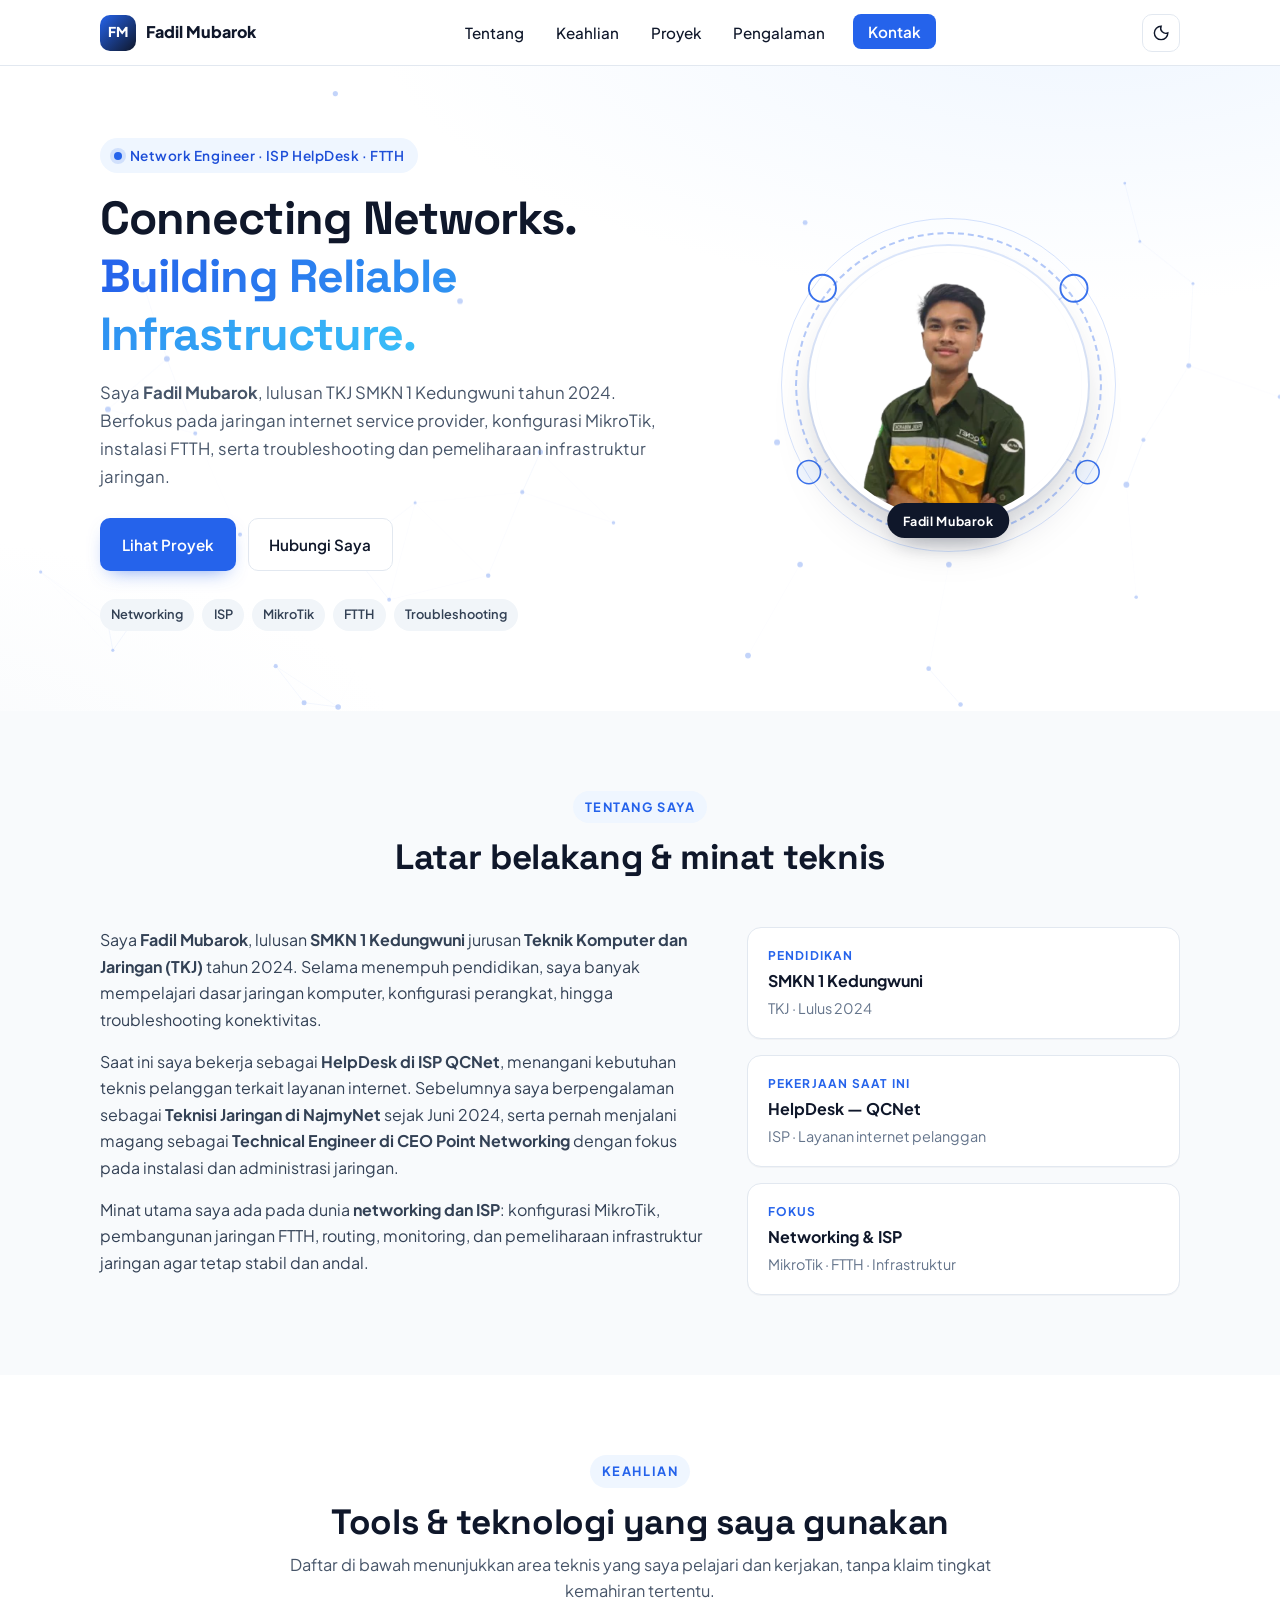
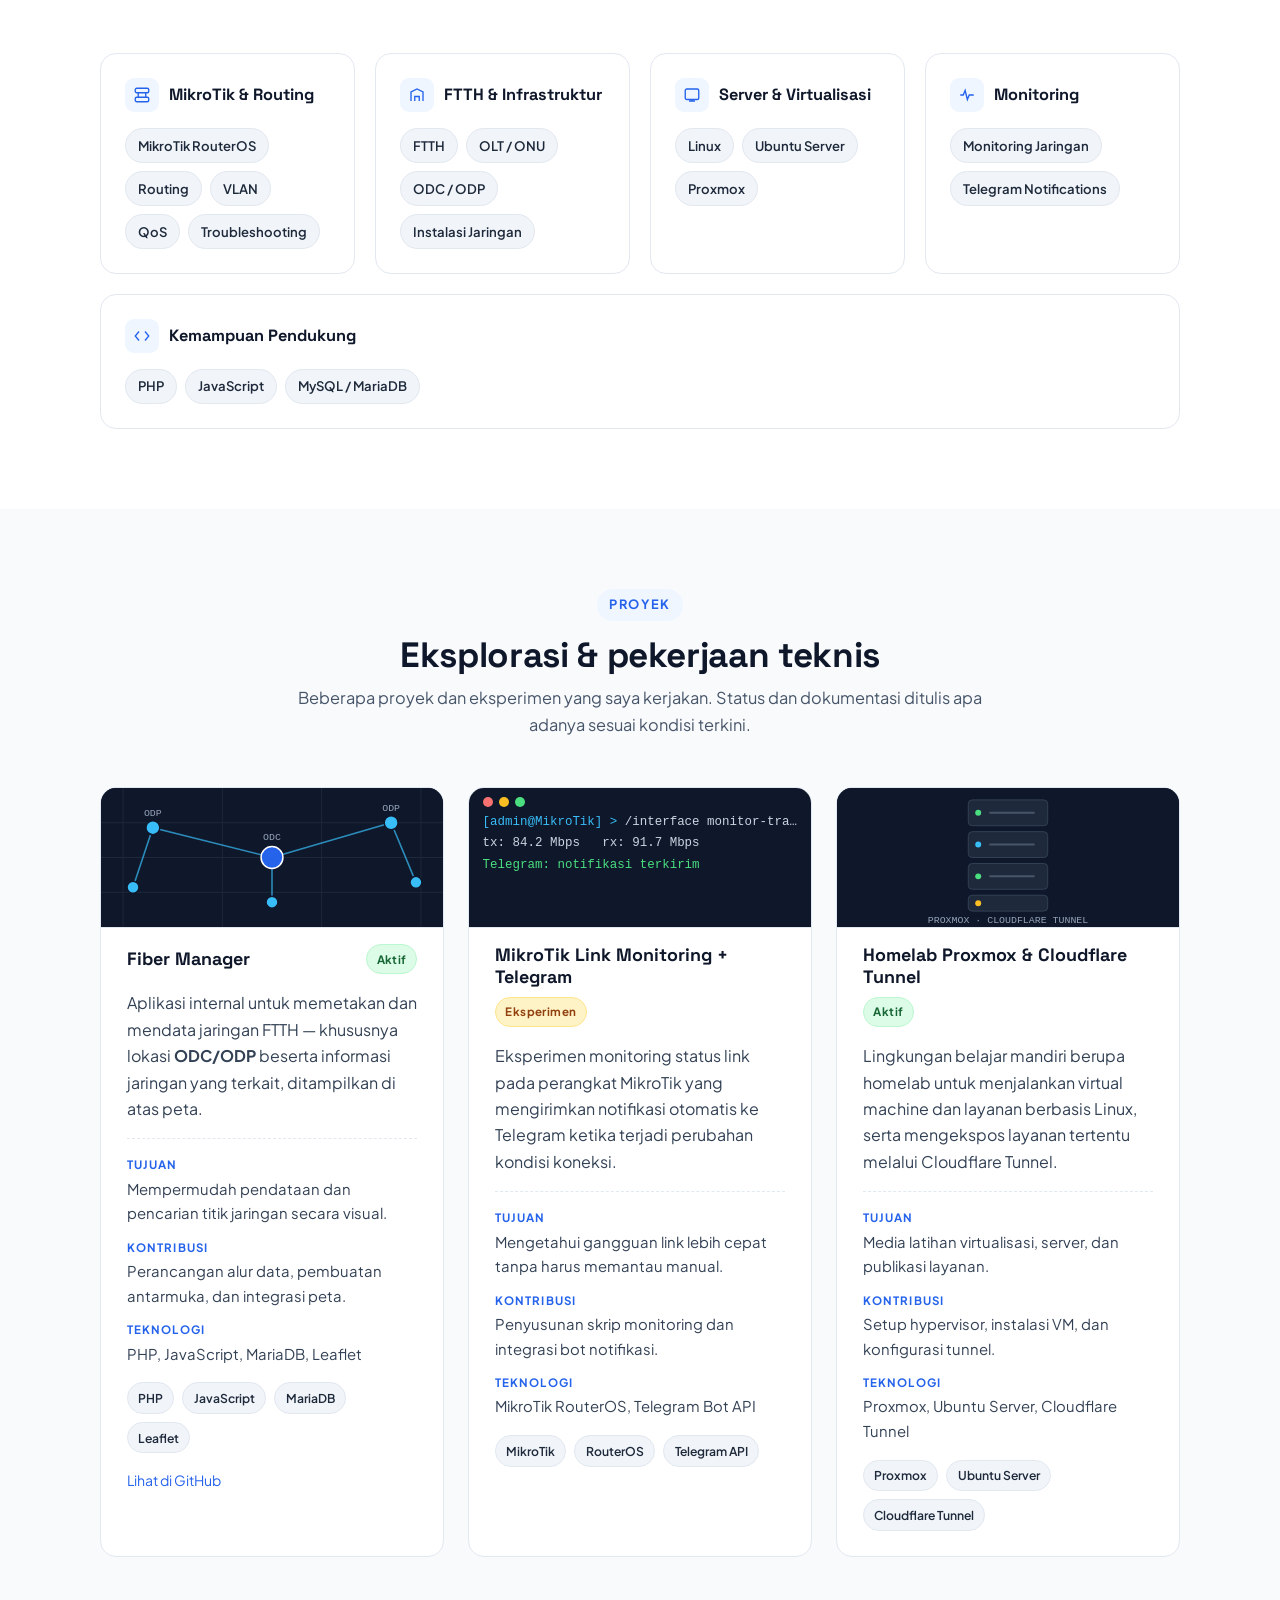
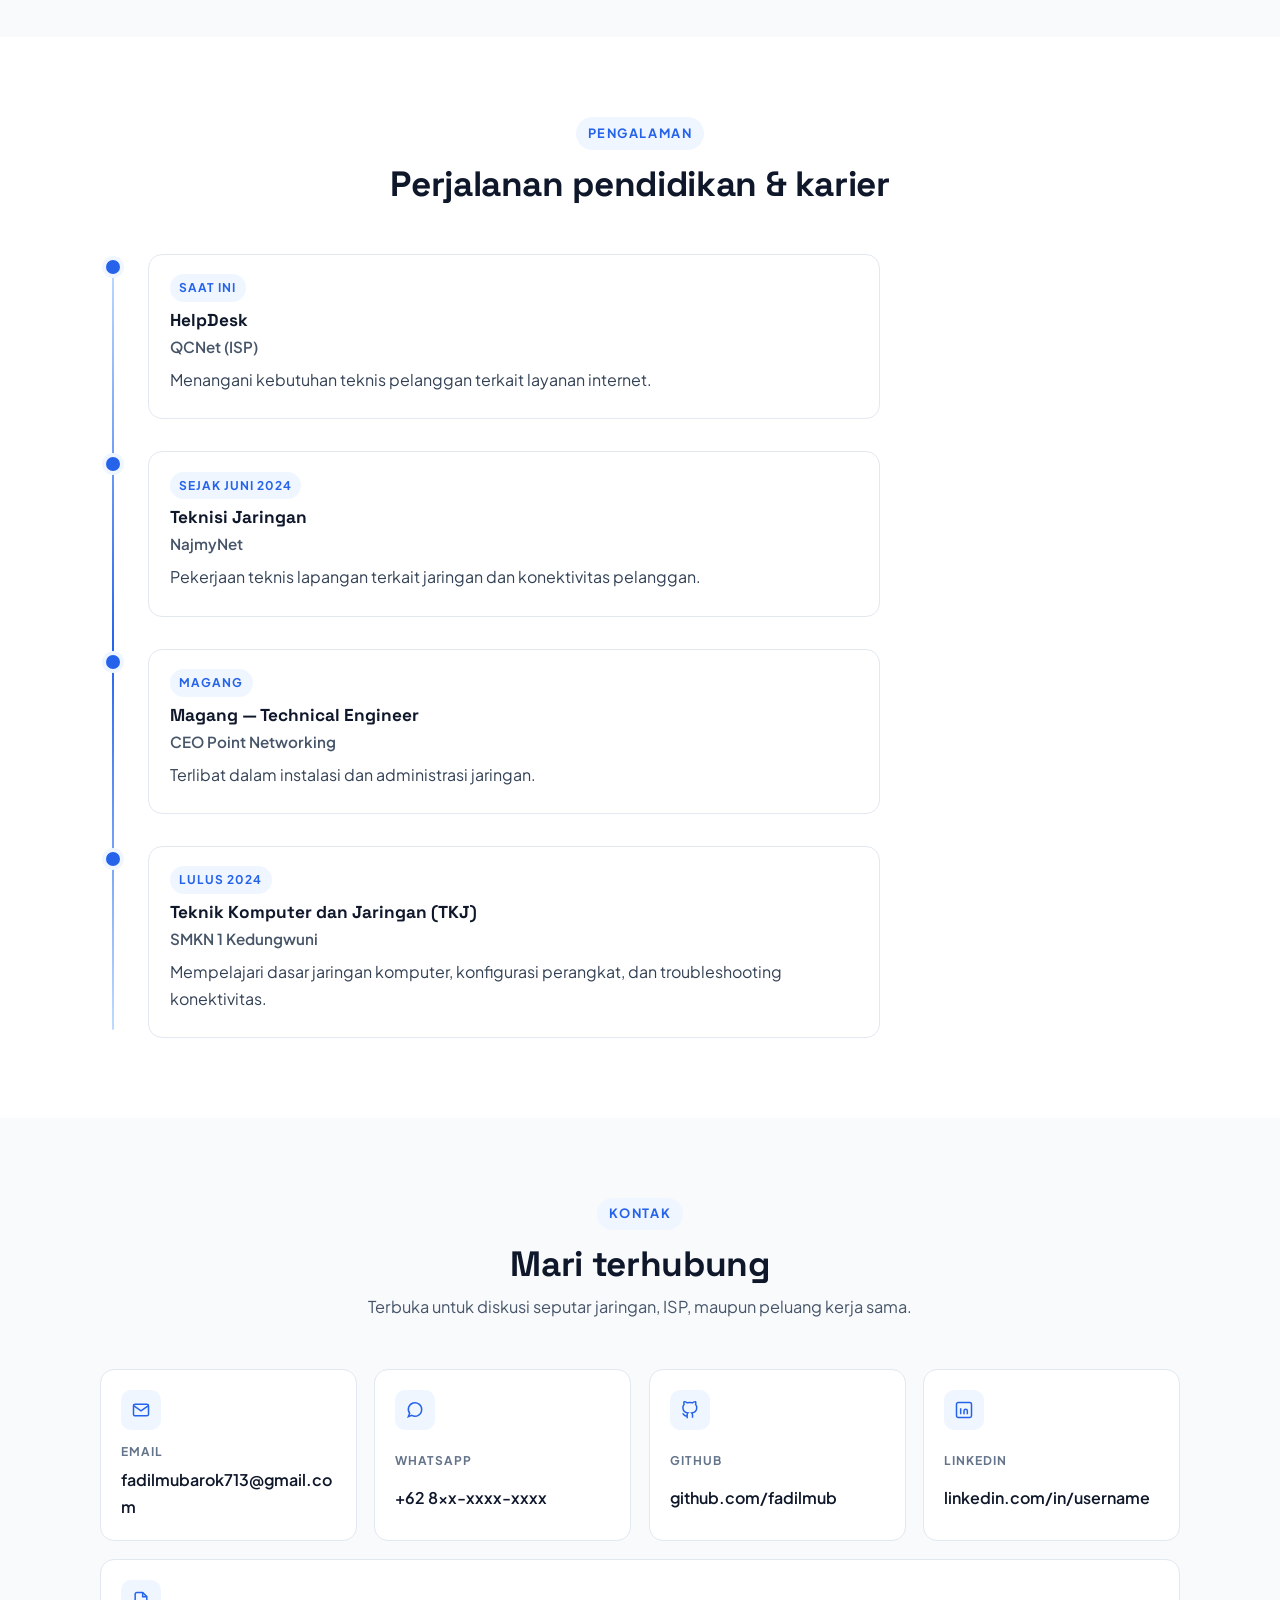
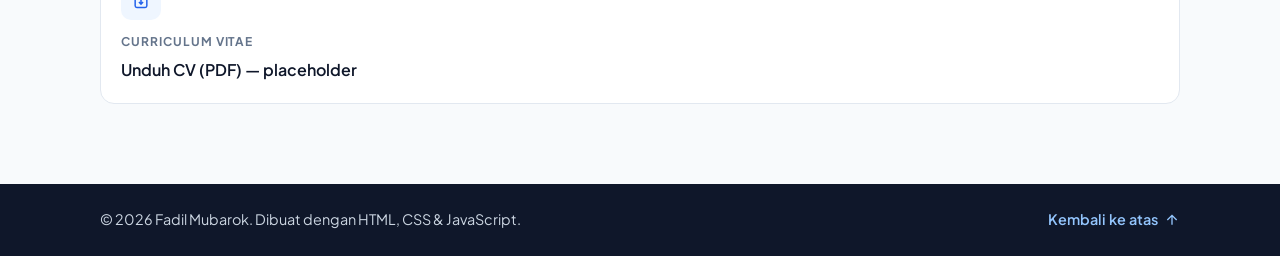
==== index.html @ b54a3b9b "Terapkan saran tampilan: dark mode, font baru, canvas hero, visual proyek, scrollspy, bersih-bersih " ====
<!DOCTYPE html>
<html lang="id">
<head>
  <meta charset="UTF-8" />
  <meta name="viewport" content="width=device-width, initial-scale=1.0" />

  <!-- ============ SEO METADATA (EDIT jika perlu) ============ -->
  <title>Fadil Mubarok — Network Engineer | ISP HelpDesk | FTTH</title>
  <meta name="description" content="Portofolio Fadil Mubarok — lulusan TKJ SMKN 1 Kedungwuni yang berfokus pada jaringan, ISP, MikroTik, FTTH, troubleshooting, dan infrastruktur jaringan." />
  <meta name="author" content="Fadil Mubarok" />
  <meta name="keywords" content="Fadil Mubarok, Network Engineer, ISP, MikroTik, FTTH, HelpDesk, TKJ, Jaringan Komputer" />
  <meta name="theme-color" content="#2563EB" />
  <meta name="robots" content="index, follow" />

  <!-- Open Graph (EDIT url & gambar jika sudah tersedia) -->
  <meta property="og:type" content="website" />
  <meta property="og:title" content="Fadil Mubarok — Network Engineer | ISP HelpDesk | FTTH" />
  <meta property="og:description" content="Connecting Networks. Building Reliable Infrastructure." />
  <meta property="og:url" content="https://example.com/" />
  <meta property="og:image" content="assets/og-image.png" />
  <meta name="twitter:card" content="summary_large_image" />

  <!-- Canonical (EDIT setelah domain tersedia) -->
  <link rel="canonical" href="https://example.com/" />

  <!-- Favicon opsional: taruh file di assets/ lalu aktifkan baris berikut
  <link rel="icon" href="assets/favicon.svg" type="image/svg+xml" />
  -->

  <!-- Font: Plus Jakarta Sans (isi) & Space Grotesk (judul) -->
  <link rel="preconnect" href="https://fonts.googleapis.com" />
  <link rel="preconnect" href="https://fonts.gstatic.com" crossorigin />
  <link href="https://fonts.googleapis.com/css2?family=Plus+Jakarta+Sans:wght@400;500;600;700;800&family=Space+Grotesk:wght@500;600;700&display=swap" rel="stylesheet" />

  <link rel="stylesheet" href="style.css" />
</head>
<body>

  <!-- Scroll progress bar (lebar diatur via JS) -->
  <div class="scroll-progress" id="scrollProgress" aria-hidden="true"></div>

  <!-- Skip link untuk aksesibilitas keyboard -->
  <a class="skip-link" href="#main">Lewati ke konten utama</a>

  <!-- ============================================================
       NAVBAR
       ============================================================ -->
  <header class="site-header" id="siteHeader">
    <nav class="nav container" aria-label="Navigasi utama">
      <a class="nav__brand" href="#hero" aria-label="Fadil Mubarok — kembali ke atas">
        <span class="nav__brand-mark" aria-hidden="true">FM</span>
        <span class="nav__brand-text">Fadil Mubarok</span>
      </a>

      <ul class="nav__menu" id="navMenu">
        <li><a class="nav__link" href="#tentang">Tentang</a></li>
        <li><a class="nav__link" href="#keahlian">Keahlian</a></li>
        <li><a class="nav__link" href="#proyek">Proyek</a></li>
        <li><a class="nav__link" href="#pengalaman">Pengalaman</a></li>
        <li><a class="nav__link nav__link--cta" href="#kontak">Kontak</a></li>
      </ul>

      <div class="nav__actions">
        <button
          class="theme-toggle"
          id="themeToggle"
          type="button"
          aria-label="Ganti ke mode gelap"
          aria-pressed="false"
        >
          <svg class="theme-toggle__icon theme-toggle__icon--moon" viewBox="0 0 24 24" fill="none" stroke="currentColor" stroke-width="1.8" aria-hidden="true"><path d="M20 12.5A8.5 8.5 0 1 1 11.5 4 6.5 6.5 0 0 0 20 12.5z"/></svg>
          <svg class="theme-toggle__icon theme-toggle__icon--sun" viewBox="0 0 24 24" fill="none" stroke="currentColor" stroke-width="1.8" aria-hidden="true"><circle cx="12" cy="12" r="4"/><path d="M12 2v2M12 20v2M4.9 4.9l1.4 1.4M17.7 17.7l1.4 1.4M2 12h2M20 12h2M4.9 19.1l1.4-1.4M17.7 6.3l1.4-1.4"/></svg>
        </button>

        <button
          class="nav__toggle"
          id="navToggle"
          type="button"
          aria-label="Buka menu navigasi"
          aria-expanded="false"
          aria-controls="navMenu"
        >
          <span class="nav__toggle-bar" aria-hidden="true"></span>
          <span class="nav__toggle-bar" aria-hidden="true"></span>
          <span class="nav__toggle-bar" aria-hidden="true"></span>
        </button>
      </div>
    </nav>
  </header>

  <main id="main">

        <!-- ============================================================
         HERO
         ============================================================ -->
    <section class="hero" id="hero">
      <canvas class="hero__canvas" id="netCanvas" aria-hidden="true"></canvas>
      <div class="container hero__inner">

        <div class="hero__content">
          <p class="hero__eyebrow">
            <span class="dot" aria-hidden="true"></span>
            Network Engineer · ISP HelpDesk · FTTH
          </p>

          <h1 class="hero__title">
            Connecting Networks.<br />
            <span class="text-blue">Building Reliable Infrastructure.</span>
          </h1>

          <p class="hero__desc">
            Saya <strong>Fadil Mubarok</strong>, lulusan TKJ SMKN 1 Kedungwuni tahun 2024.
            Berfokus pada jaringan internet service provider, konfigurasi MikroTik,
            instalasi FTTH, serta troubleshooting dan pemeliharaan infrastruktur jaringan.
          </p>

          <div class="hero__actions">
            <a class="btn btn--primary" href="#proyek">Lihat Proyek</a>
            <a class="btn btn--ghost" href="#kontak">Hubungi Saya</a>
          </div>

          <ul class="hero__tags" aria-label="Bidang fokus">
            <li>Networking</li>
            <li>ISP</li>
            <li>MikroTik</li>
            <li>FTTH</li>
            <li>Troubleshooting</li>
          </ul>
        </div>

        <!-- Foto profil + ilustrasi jaringan pendukung -->
        <div class="hero__art">
          <div class="profile">
            <!-- Aksen cincin dekoratif -->
            <span class="profile__ring" aria-hidden="true"></span>
            <span class="profile__ring profile__ring--2" aria-hidden="true"></span>

            <!-- Foto profil -->
            <!-- EDIT: ganti src dengan path foto kamu (assets/fadil.jpg) -->
            <figure class="profile__figure">
              <img
                class="profile__img"
                src="assets/fadil.png"
                alt="Foto profil Fadil Mubarok mengenakan seragam kerja QCNet"
                width="360" height="360"
                loading="eager"
                decoding="async"
              />
            </figure>

            <!-- Badge kecil di bawah foto -->
            <span class="profile__badge">Fadil Mubarok</span>
          </div>

          <!-- Ilustrasi SVG tetap dipertahankan sebagai latar jaringan -->
          <svg
            class="net-art net-art--back"
            viewBox="0 0 480 420"
            role="img"
            aria-hidden="true"
            xmlns="http://www.w3.org/2000/svg"
          >
            <defs>
              <linearGradient id="gCore" x1="0" y1="0" x2="1" y2="1">
                <stop offset="0%" stop-color="#2563EB" />
                <stop offset="100%" stop-color="#0F172A" />
              </linearGradient>
            </defs>

            <g class="net-lines" stroke="#2563EB" stroke-width="1.4"
               stroke-linecap="round" opacity="0.25" fill="none">
              <path d="M240 210 L110 110" />
              <path d="M240 210 L370 110" />
              <path d="M240 210 L96 300" />
              <path d="M240 210 L384 300" />
              <path d="M240 210 L240 344" />
            </g>

            <g class="net-node">
              <circle cx="110" cy="110" r="14" fill="#FFFFFF" stroke="#2563EB" stroke-width="2" />
            </g>
            <g class="net-node">
              <circle cx="370" cy="110" r="14" fill="#FFFFFF" stroke="#2563EB" stroke-width="2" />
            </g>
            <g class="net-node">
              <circle cx="96" cy="300" r="12" fill="#EFF6FF" stroke="#2563EB" stroke-width="1.6" />
            </g>
            <g class="net-node">
              <circle cx="384" cy="300" r="12" fill="#EFF6FF" stroke="#2563EB" stroke-width="1.6" />
            </g>
            <g class="net-node">
              <circle cx="240" cy="344" r="12" fill="#F8FAFC" stroke="#94A3B8" stroke-width="1.6" />
            </g>

            <circle class="net-core" cx="240" cy="210" r="24" fill="url(#gCore)" opacity="0.9" />
          </svg>
        </div>

      </div>
    </section>

    <!-- ============================================================
         TENTANG SAYA
         ============================================================ -->
    <section class="section section--gray" id="tentang">
      <div class="container">
        <header class="section__head reveal">
          <p class="section__eyebrow">Tentang Saya</p>
          <h2 class="section__title">Latar belakang &amp; minat teknis</h2>
        </header>

        <div class="about">
          <div class="about__text reveal">
            <p>
              Saya <strong>Fadil Mubarok</strong>, lulusan <strong>SMKN 1 Kedungwuni</strong>
              jurusan <strong>Teknik Komputer dan Jaringan (TKJ)</strong> tahun 2024.
              Selama menempuh pendidikan, saya banyak mempelajari dasar jaringan komputer,
              konfigurasi perangkat, hingga troubleshooting konektivitas.
            </p>
            <p>
              Saat ini saya bekerja sebagai <strong>HelpDesk di ISP QCNet</strong>,
              menangani kebutuhan teknis pelanggan terkait layanan internet.
              Sebelumnya saya berpengalaman sebagai <strong>Teknisi Jaringan di NajmyNet</strong>
              sejak Juni 2024, serta pernah menjalani magang sebagai
              <strong>Technical Engineer di CEO Point Networking</strong> dengan fokus
              pada instalasi dan administrasi jaringan.
            </p>
            <p>
              Minat utama saya ada pada dunia <strong>networking dan ISP</strong>:
              konfigurasi MikroTik, pembangunan jaringan FTTH, routing, monitoring,
              dan pemeliharaan infrastruktur jaringan agar tetap stabil dan andal.
            </p>
          </div>

          <aside class="about__cards reveal" aria-label="Ringkasan singkat">
            <div class="mini-card">
              <span class="mini-card__label">Pendidikan</span>
              <span class="mini-card__value">SMKN 1 Kedungwuni</span>
              <span class="mini-card__sub">TKJ · Lulus 2024</span>
            </div>
            <div class="mini-card">
              <span class="mini-card__label">Pekerjaan saat ini</span>
              <span class="mini-card__value">HelpDesk — QCNet</span>
              <span class="mini-card__sub">ISP · Layanan internet pelanggan</span>
            </div>
            <div class="mini-card">
              <span class="mini-card__label">Fokus</span>
              <span class="mini-card__value">Networking &amp; ISP</span>
              <span class="mini-card__sub">MikroTik · FTTH · Infrastruktur</span>
            </div>
          </aside>
        </div>
      </div>
    </section>

    <!-- ============================================================
         KEAHLIAN
         ============================================================ -->
    <section class="section" id="keahlian">
      <div class="container">
        <header class="section__head reveal">
          <p class="section__eyebrow">Keahlian</p>
          <h2 class="section__title">Tools &amp; teknologi yang saya gunakan</h2>
          <p class="section__lead">
            Daftar di bawah menunjukkan area teknis yang saya pelajari dan kerjakan,
            tanpa klaim tingkat kemahiran tertentu.
          </p>
        </header>

        <div class="skills">

          <!-- EDIT: sesuaikan isi kategori bila ada perubahan -->
          <article class="skill-card reveal">
            <h3 class="skill-card__title">
              <span class="skill-card__icon" aria-hidden="true">
                <svg viewBox="0 0 24 24" fill="none" stroke="currentColor" stroke-width="1.8">
                  <rect x="3" y="3" width="18" height="6" rx="2"/>
                  <rect x="3" y="15" width="18" height="6" rx="2"/>
                  <path d="M7 9v6M17 9v6"/>
                </svg>
              </span>
              MikroTik &amp; Routing
            </h3>
            <ul class="chips">
              <li>MikroTik RouterOS</li>
              <li>Routing</li>
              <li>VLAN</li>
              <li>QoS</li>
              <li>Troubleshooting</li>
            </ul>
          </article>

          <article class="skill-card reveal">
            <h3 class="skill-card__title">
              <span class="skill-card__icon" aria-hidden="true">
                <svg viewBox="0 0 24 24" fill="none" stroke="currentColor" stroke-width="1.8">
                  <path d="M4 20V8l8-4 8 4v12"/>
                  <path d="M9 20v-6h6v6"/>
                </svg>
              </span>
              FTTH &amp; Infrastruktur
            </h3>
            <ul class="chips">
              <li>FTTH</li>
              <li>OLT / ONU</li>
              <li>ODC / ODP</li>
              <li>Instalasi Jaringan</li>
            </ul>
          </article>

          <article class="skill-card reveal">
            <h3 class="skill-card__title">
              <span class="skill-card__icon" aria-hidden="true">
                <svg viewBox="0 0 24 24" fill="none" stroke="currentColor" stroke-width="1.8">
                  <rect x="3" y="4" width="18" height="14" rx="2"/>
                  <path d="M8 20h8M12 18v2"/>
                </svg>
              </span>
              Server &amp; Virtualisasi
            </h3>
            <ul class="chips">
              <li>Linux</li>
              <li>Ubuntu Server</li>
              <li>Proxmox</li>
            </ul>
          </article>

          <article class="skill-card reveal">
            <h3 class="skill-card__title">
              <span class="skill-card__icon" aria-hidden="true">
                <svg viewBox="0 0 24 24" fill="none" stroke="currentColor" stroke-width="1.8">
                  <path d="M3 12h4l2.5-6 3 12 2.5-6h6"/>
                </svg>
              </span>
              Monitoring
            </h3>
            <ul class="chips">
              <li>Monitoring Jaringan</li>
              <li>Telegram Notifications</li>
            </ul>
          </article>

          <article class="skill-card skill-card--wide reveal">
            <h3 class="skill-card__title">
              <span class="skill-card__icon" aria-hidden="true">
                <svg viewBox="0 0 24 24" fill="none" stroke="currentColor" stroke-width="1.8">
                  <path d="M8 6l-5 6 5 6M16 6l5 6-5 6"/>
                </svg>
              </span>
              Kemampuan Pendukung
            </h3>
            <ul class="chips">
              <li>PHP</li>
              <li>JavaScript</li>
              <li>MySQL / MariaDB</li>
            </ul>
          </article>

        </div>
      </div>
    </section>

    <!-- ============================================================
         PROYEK
         ============================================================ -->
    <section class="section section--gray" id="proyek">
      <div class="container">
        <header class="section__head reveal">
          <p class="section__eyebrow">Proyek</p>
          <h2 class="section__title">Eksplorasi &amp; pekerjaan teknis</h2>
          <p class="section__lead">
            Beberapa proyek dan eksperimen yang saya kerjakan. Status dan dokumentasi
            ditulis apa adanya sesuai kondisi terkini.
          </p>
        </header>

        <div class="projects">

          <!-- Proyek 1 -->
          <article class="project-card reveal">
            <div class="project-card__visual" aria-hidden="true">
              <svg viewBox="0 0 400 140" preserveAspectRatio="xMidYMid slice">
                <rect width="400" height="140" fill="#0F172A"/>
                <g stroke="#1E293B" stroke-width="1">
                  <path d="M0 35H400M0 70H400M0 105H400M50 0V140M150 0V140M250 0V140M350 0V140"/>
                </g>
                <g stroke="#38BDF8" stroke-width="1.6" fill="none" opacity="0.7">
                  <path d="M200 70 L80 40 L60 100"/>
                  <path d="M200 70 L320 35 L345 95"/>
                  <path d="M200 70 L200 115"/>
                </g>
                <circle cx="200" cy="70" r="11" fill="#2563EB" stroke="#fff" stroke-width="1.5"/>
                <g fill="#38BDF8" stroke="#0F172A" stroke-width="1.5">
                  <circle cx="80" cy="40" r="7"/>
                  <circle cx="320" cy="35" r="7"/>
                  <circle cx="60" cy="100" r="6"/>
                  <circle cx="345" cy="95" r="6"/>
                  <circle cx="200" cy="115" r="6"/>
                </g>
                <g fill="#94A3B8" font-family="monospace" font-size="10">
                  <text x="200" y="52" text-anchor="middle">ODC</text>
                  <text x="80" y="28" text-anchor="middle">ODP</text>
                  <text x="320" y="23" text-anchor="middle">ODP</text>
                </g>
              </svg>
            </div>
            <div class="project-card__top">
              <h3 class="project-card__title">Fiber Manager</h3>
              <span class="badge badge--ok">Aktif</span>
            </div>
            <p class="project-card__desc">
              Aplikasi internal untuk memetakan dan mendata jaringan FTTH —
              khususnya lokasi <strong>ODC/ODP</strong> beserta informasi jaringan
              yang terkait, ditampilkan di atas peta.
            </p>
            <dl class="project-card__meta">
              <div>
                <dt>Tujuan</dt>
                <dd>Mempermudah pendataan dan pencarian titik jaringan secara visual.</dd>
              </div>
              <div>
                <dt>Kontribusi</dt>
                <dd>Perancangan alur data, pembuatan antarmuka, dan integrasi peta.</dd>
              </div>
              <div>
                <dt>Teknologi</dt>
                <dd>PHP, JavaScript, MariaDB, Leaflet</dd>
              </div>
            </dl>
            <ul class="chips chips--sm">
              <li>PHP</li>
              <li>JavaScript</li>
              <li>MariaDB</li>
              <li>Leaflet</li>
            </ul>
            <p class="project-card__link">
              <a href="https://github.com/fadilmub/fiber-manager" target="_blank" rel="noopener noreferrer">Lihat di GitHub</a>
            </p>
          </article>

          <!-- Proyek 2 -->
          <article class="project-card reveal">
            <div class="project-card__visual project-card__visual--terminal" aria-hidden="true">
              <div class="terminal">
                <div class="terminal__bar"><span></span><span></span><span></span></div>
                <p><span class="t-prompt">[admin@MikroTik] &gt;</span> /interface monitor-traffic ether1</p>
                <p>tx: 84.2 Mbps &nbsp; rx: 91.7 Mbps</p>
                <p class="t-ok">Telegram: notifikasi terkirim</p>
              </div>
            </div>
            <div class="project-card__top">
              <h3 class="project-card__title">MikroTik Link Monitoring + Telegram</h3>
              <span class="badge badge--warn">Eksperimen</span>
            </div>
            <p class="project-card__desc">
              Eksperimen monitoring status link pada perangkat MikroTik yang
              mengirimkan notifikasi otomatis ke Telegram ketika terjadi
              perubahan kondisi koneksi.
            </p>
            <dl class="project-card__meta">
              <div>
                <dt>Tujuan</dt>
                <dd>Mengetahui gangguan link lebih cepat tanpa harus memantau manual.</dd>
              </div>
              <div>
                <dt>Kontribusi</dt>
                <dd>Penyusunan skrip monitoring dan integrasi bot notifikasi.</dd>
              </div>
              <div>
                <dt>Teknologi</dt>
                <dd>MikroTik RouterOS, Telegram Bot API</dd>
              </div>
            </dl>
            <ul class="chips chips--sm">
              <li>MikroTik</li>
              <li>RouterOS</li>
              <li>Telegram API</li>
            </ul>
          </article>

          <!-- Proyek 3 -->
          <article class="project-card reveal">
            <div class="project-card__visual" aria-hidden="true">
              <svg viewBox="0 0 400 140" preserveAspectRatio="xMidYMid slice">
                <rect width="400" height="140" fill="#0F172A"/>
                <g fill="#1E293B" stroke="#334155">
                  <rect x="160" y="12" width="80" height="26" rx="4"/>
                  <rect x="160" y="44" width="80" height="26" rx="4"/>
                  <rect x="160" y="76" width="80" height="26" rx="4"/>
                  <rect x="160" y="108" width="80" height="16" rx="4"/>
                </g>
                <g>
                  <circle class="led" cx="170" cy="25" r="3" fill="#4ADE80"/>
                  <circle class="led" cx="170" cy="57" r="3" fill="#38BDF8"/>
                  <circle class="led" cx="170" cy="89" r="3" fill="#4ADE80"/>
                  <circle class="led" cx="170" cy="116" r="3" fill="#FBBF24"/>
                </g>
                <g stroke="#475569" stroke-width="2" stroke-linecap="round">
                  <path d="M182 25h44M182 57h44M182 89h44"/>
                </g>
                <text x="200" y="136" text-anchor="middle" fill="#94A3B8" font-family="monospace" font-size="10">PROXMOX · CLOUDFLARE TUNNEL</text>
              </svg>
            </div>
            <div class="project-card__top">
              <h3 class="project-card__title">Homelab Proxmox &amp; Cloudflare Tunnel</h3>
              <span class="badge badge--ok">Aktif</span>
            </div>
            <p class="project-card__desc">
              Lingkungan belajar mandiri berupa homelab untuk menjalankan
              virtual machine dan layanan berbasis Linux, serta mengekspos
              layanan tertentu melalui Cloudflare Tunnel.
            </p>
            <dl class="project-card__meta">
              <div>
                <dt>Tujuan</dt>
                <dd>Media latihan virtualisasi, server, dan publikasi layanan.</dd>
              </div>
              <div>
                <dt>Kontribusi</dt>
                <dd>Setup hypervisor, instalasi VM, dan konfigurasi tunnel.</dd>
              </div>
              <div>
                <dt>Teknologi</dt>
                <dd>Proxmox, Ubuntu Server, Cloudflare Tunnel</dd>
              </div>
            </dl>
            <ul class="chips chips--sm">
              <li>Proxmox</li>
              <li>Ubuntu Server</li>
              <li>Cloudflare Tunnel</li>
            </ul>
          </article>

        </div>
      </div>
    </section>

    <!-- ============================================================
         PENGALAMAN (TIMELINE)
         ============================================================ -->
    <section class="section" id="pengalaman">
      <div class="container">
        <header class="section__head reveal">
          <p class="section__eyebrow">Pengalaman</p>
          <h2 class="section__title">Perjalanan pendidikan &amp; karier</h2>
        </header>

        <ol class="timeline">

          <li class="timeline__item reveal">
            <div class="timeline__dot" aria-hidden="true"></div>
            <div class="timeline__body">
              <span class="timeline__period">Saat ini</span>
              <h3 class="timeline__role">HelpDesk</h3>
              <p class="timeline__org">QCNet (ISP)</p>
              <p class="timeline__desc">
                Menangani kebutuhan teknis pelanggan terkait layanan internet.
              </p>
            </div>
          </li>

          <li class="timeline__item reveal">
            <div class="timeline__dot" aria-hidden="true"></div>
            <div class="timeline__body">
              <span class="timeline__period">Sejak Juni 2024</span>
              <h3 class="timeline__role">Teknisi Jaringan</h3>
              <p class="timeline__org">NajmyNet</p>
              <p class="timeline__desc">
                Pekerjaan teknis lapangan terkait jaringan dan konektivitas pelanggan.
              </p>
            </div>
          </li>

          <li class="timeline__item reveal">
            <div class="timeline__dot" aria-hidden="true"></div>
            <div class="timeline__body">
              <span class="timeline__period">Magang</span>
              <h3 class="timeline__role">Magang — Technical Engineer</h3>
              <p class="timeline__org">CEO Point Networking</p>
              <p class="timeline__desc">
                Terlibat dalam instalasi dan administrasi jaringan.
              </p>
            </div>
          </li>

          <li class="timeline__item reveal">
            <div class="timeline__dot" aria-hidden="true"></div>
            <div class="timeline__body">
              <span class="timeline__period">Lulus 2024</span>
              <h3 class="timeline__role">Teknik Komputer dan Jaringan (TKJ)</h3>
              <p class="timeline__org">SMKN 1 Kedungwuni</p>
              <p class="timeline__desc">
                Mempelajari dasar jaringan komputer, konfigurasi perangkat,
                dan troubleshooting konektivitas.
              </p>
            </div>
          </li>

        </ol>
      </div>
    </section>

    <!-- ============================================================
         KONTAK
         ============================================================ -->
    <section class="section section--gray" id="kontak">
      <div class="container">
        <header class="section__head reveal">
          <p class="section__eyebrow">Kontak</p>
          <h2 class="section__title">Mari terhubung</h2>
          <p class="section__lead">
            Terbuka untuk diskusi seputar jaringan, ISP, maupun peluang kerja sama.
          </p>
        </header>

        <!-- EDIT: ganti semua placeholder di bawah dengan data asli -->
        <div class="contact-grid">

          <a class="contact-card reveal" href="mailto:fadilmubarok713@gmail.com">
            <span class="contact-card__icon" aria-hidden="true">
              <svg viewBox="0 0 24 24" fill="none" stroke="currentColor" stroke-width="1.8">
                <rect x="3" y="5" width="18" height="14" rx="2"/>
                <path d="M3.5 7l8.5 6 8.5-6"/>
              </svg>
            </span>
            <span class="contact-card__label">Email</span>
            <span class="contact-card__value">fadilmubarok713@gmail.com</span>
          </a>

          <a class="contact-card reveal" href="https://wa.me/628xxxxxxxxxx" target="_blank" rel="noopener noreferrer">
            <span class="contact-card__icon" aria-hidden="true">
              <svg viewBox="0 0 24 24" fill="none" stroke="currentColor" stroke-width="1.8">
                <path d="M20 11.5a8 8 0 01-11.9 7L4 20l1.6-4A8 8 0 1120 11.5z"/>
              </svg>
            </span>
            <span class="contact-card__label">WhatsApp</span>
            <span class="contact-card__value">+62 8xx-xxxx-xxxx</span>
          </a>

          <a class="contact-card reveal" href="https://github.com/fadilmub" target="_blank" rel="noopener noreferrer">
            <span class="contact-card__icon" aria-hidden="true">
              <svg viewBox="0 0 24 24" fill="none" stroke="currentColor" stroke-width="1.8">
                <path d="M9 19c-4 1.2-4-2.2-6-2.7m12 5v-3.4a3 3 0 00-.9-2.4c3-.3 6-1.5 6-6.5a5 5 0 00-1.4-3.5 4.6 4.6 0 00-.1-3.5s-1.1-.3-3.6 1.4a12.3 12.3 0 00-6.4 0C6.1 1.7 5 2 5 2a4.6 4.6 0 00-.1 3.5A5 5 0 003.5 9c0 5 3 6.2 6 6.5a3 3 0 00-.9 2.3V22"/>
              </svg>
            </span>
            <span class="contact-card__label">GitHub</span>
            <span class="contact-card__value">github.com/fadilmub</span>
          </a>

          <a class="contact-card reveal" href="https://linkedin.com/in/username" target="_blank" rel="noopener noreferrer">
            <span class="contact-card__icon" aria-hidden="true">
              <svg viewBox="0 0 24 24" fill="none" stroke="currentColor" stroke-width="1.8">
                <rect x="3" y="3" width="18" height="18" rx="2"/>
                <path d="M8 10v7M8 7v.01M12 17v-4a2 2 0 014 0v4"/>
              </svg>
            </span>
            <span class="contact-card__label">LinkedIn</span>
            <span class="contact-card__value">linkedin.com/in/username</span>
          </a>

          <a class="contact-card contact-card--wide reveal" href="assets/cv-fadil-mubarok.pdf" download>
            <span class="contact-card__icon" aria-hidden="true">
              <svg viewBox="0 0 24 24" fill="none" stroke="currentColor" stroke-width="1.8">
                <path d="M14 3H7a2 2 0 00-2 2v14a2 2 0 002 2h10a2 2 0 002-2V8z"/>
                <path d="M14 3v5h5M12 12v5M9.5 14.5L12 17l2.5-2.5"/>
              </svg>
            </span>
            <span class="contact-card__label">Curriculum Vitae</span>
            <span class="contact-card__value">Unduh CV (PDF) — placeholder</span>
          </a>

        </div>
      </div>
    </section>

  </main>

  <!-- ============================================================
       FOOTER
       ============================================================ -->
  <footer class="footer">
    <div class="container footer__inner">
      <p class="footer__text">
        © <span id="year">2025</span> Fadil Mubarok. Dibuat dengan HTML, CSS &amp; JavaScript.
      </p>
      <a class="footer__top" href="#hero" aria-label="Kembali ke atas">
        Kembali ke atas
        <svg viewBox="0 0 24 24" fill="none" stroke="currentColor" stroke-width="2" aria-hidden="true">
          <path d="M12 19V5M5 12l7-7 7 7"/>
        </svg>
      </a>
    </div>
  </footer>

  <!-- Tombol kembali ke atas (muncul saat scroll) -->
  <button class="to-top" id="toTop" type="button" aria-label="Kembali ke atas halaman">
    <svg viewBox="0 0 24 24" fill="none" stroke="currentColor" stroke-width="2.2" aria-hidden="true">
      <path d="M12 19V5M5 12l7-7 7 7"/>
    </svg>
  </button>

  <script src="script.js"></script>
</body>
</html>
---- style.css ----
/* =========================================================
   Fadil Mubarok — Portfolio
   style.css
   Palet:
   - Putih   : #FFFFFF
   - Abu     : #F8FAFC
   - Biru    : #2563EB
   - Navy    : #0F172A
   ========================================================= */

/* ---------- Reset & dasar ---------- */
*,
*::before,
*::after { box-sizing: border-box; }

html {
  scroll-behavior: smooth;
  scroll-padding-top: 80px; /* offset navbar sticky */
  -webkit-text-size-adjust: 100%;
}

body {
  margin: 0;
  font-family: "Plus Jakarta Sans", system-ui, -apple-system, "Segoe UI", Roboto, "Helvetica Neue", Arial, sans-serif;
  font-size: 16px;
  line-height: 1.65;
  color: #0F172A;
  background-color: #FFFFFF;
  -webkit-font-smoothing: antialiased;
}

img, svg { max-width: 100%; display: block; }

a {
  color: #2563EB;
  text-decoration: none;
  transition: color .2s ease;
}
a:hover, a:focus-visible { color: #1D4ED8; }

ul, ol { padding-left: 1.1rem; }
ul.chips, ol.timeline { list-style: none; padding: 0; margin: 0; }

h1, h2, h3, h4 { font-family: "Space Grotesk", "Plus Jakarta Sans", system-ui, sans-serif; line-height: 1.25; margin: 0 0 .5rem; color: #0F172A; }
p { margin: 0 0 1rem; }

:focus-visible {
  outline: 2px solid #2563EB;
  outline-offset: 3px;
  border-radius: 4px;
}

/* ---------- Layout ---------- */
.container {
  width: 100%;
  max-width: 1120px;
  margin: 0 auto;
  padding: 0 1.25rem;
}

.section { padding: 5rem 0; }
.section--gray { background-color: #F8FAFC; }

.section__head {
  max-width: 720px;
  margin: 0 auto 3rem;
  text-align: center;
}

.section__eyebrow {
  display: inline-block;
  font-size: .8rem;
  font-weight: 700;
  letter-spacing: .12em;
  text-transform: uppercase;
  color: #2563EB;
  background: #EFF6FF;
  padding: .35rem .75rem;
  border-radius: 999px;
  margin-bottom: .75rem;
}

.section__title {
  font-size: clamp(1.6rem, 1.2rem + 1.6vw, 2.2rem);
  font-weight: 800;
  letter-spacing: -0.01em;
}

.section__lead {
  color: #475569;
  font-size: 1.02rem;
}

/* ---------- Skip link ---------- */
.skip-link {
  position: absolute;
  left: -999px;
  top: 0;
  background: #2563EB;
  color: #fff;
  padding: .6rem 1rem;
  z-index: 999;
  border-radius: 0 0 6px 0;
}
.skip-link:focus {
  left: 0;
  color: #fff;
}

/* ---------- Navbar ---------- */
.site-header {
  position: sticky;
  top: 0;
  z-index: 100;
  background: rgba(255,255,255,.85);
  backdrop-filter: saturate(180%) blur(10px);
  -webkit-backdrop-filter: saturate(180%) blur(10px);
  border-bottom: 1px solid #E2E8F0;
}

.nav {
  display: flex;
  align-items: center;
  justify-content: space-between;
  gap: 1rem;
  padding: .85rem 1.25rem;
}

.nav__brand {
  display: inline-flex;
  align-items: center;
  gap: .6rem;
  font-weight: 800;
  color: #0F172A;
  font-size: 1rem;
}
.nav__brand:hover { color: #0F172A; }

.nav__brand-mark {
  display: grid;
  place-items: center;
  width: 36px;
  height: 36px;
  border-radius: 10px;
  background: linear-gradient(135deg, #2563EB, #0F172A);
  color: #fff;
  font-weight: 800;
  font-size: .85rem;
  letter-spacing: .02em;
}

.nav__menu {
  display: flex;
  align-items: center;
  gap: 1.5rem;
  list-style: none;
  margin: 0;
  padding: 0;
}

.nav__link {
  color: #0F172A;
  font-size: .95rem;
  font-weight: 500;
  padding: .35rem .25rem;
  position: relative;
}
.nav__link:hover { color: #2563EB; }
.nav__link::after {
  content: "";
  position: absolute;
  left: .25rem;
  right: .25rem;
  bottom: -4px;
  height: 2px;
  background: #2563EB;
  transform: scaleX(0);
  transform-origin: left;
  transition: transform .25s ease;
  border-radius: 2px;
}
.nav__link:hover::after,
.nav__link:focus-visible::after { transform: scaleX(1); }

.nav__link--cta {
  background: #2563EB;
  color: #fff !important;
  padding: .5rem .95rem;
  border-radius: 8px;
  font-weight: 600;
  transition: background .2s ease, transform .15s ease;
}
.nav__link--cta::after { display: none; }
.nav__link--cta:hover {
  background: #1D4ED8;
  transform: translateY(-1px);
  color: #fff;
}

/* Tombol hamburger */
.nav__toggle {
  display: none;
  flex-direction: column;
  justify-content: center;
  gap: 5px;
  width: 42px;
  height: 42px;
  background: transparent;
  border: 1px solid #E2E8F0;
  border-radius: 10px;
  cursor: pointer;
  padding: 0;
}
.nav__toggle-bar {
  display: block;
  width: 20px;
  height: 2px;
  background: #0F172A;
  margin: 0 auto;
  border-radius: 2px;
  transition: transform .25s ease, opacity .25s ease;
}
.nav__toggle[aria-expanded="true"] .nav__toggle-bar:nth-child(1) {
  transform: translateY(7px) rotate(45deg);
}
.nav__toggle[aria-expanded="true"] .nav__toggle-bar:nth-child(2) {
  opacity: 0;
}
.nav__toggle[aria-expanded="true"] .nav__toggle-bar:nth-child(3) {
  transform: translateY(-7px) rotate(-45deg);
}

/* ---------- Hero ---------- */
.hero {
  padding: 4.5rem 0 5rem;
  background:
    radial-gradient(1200px 500px at 85% -10%, #EFF6FF 0%, rgba(239,246,255,0) 60%),
    radial-gradient(900px 400px at -10% 110%, #F8FAFC 0%, rgba(248,250,252,0) 60%);
}

.hero__inner {
  display: grid;
  grid-template-columns: 1.1fr .9fr;
  gap: 3rem;
  align-items: center;
}

.hero__eyebrow {
  display: inline-flex;
  align-items: center;
  gap: .5rem;
  font-size: .85rem;
  font-weight: 600;
  letter-spacing: .04em;
  color: #1D4ED8;
  background: #EFF6FF;
  padding: .4rem .85rem;
  border-radius: 999px;
  margin-bottom: 1rem;
}
.hero__eyebrow .dot {
  width: 8px; height: 8px;
  border-radius: 50%;
  background: #2563EB;
  box-shadow: 0 0 0 4px rgba(37,99,235,.15);
}

.hero__title {
  font-size: clamp(1.9rem, 1.4rem + 2vw, 2.9rem);
  font-weight: 800;
  letter-spacing: -0.02em;
  margin-bottom: 1rem;
}
.text-blue { color: #2563EB; }

.hero__desc {
  color: #475569;
  font-size: 1.05rem;
  max-width: 55ch;
  margin-bottom: 1.75rem;
}

.hero__actions {
  display: flex;
  flex-wrap: wrap;
  gap: .75rem;
  margin-bottom: 1.75rem;
}

.btn {
  display: inline-flex;
  align-items: center;
  justify-content: center;
  gap: .5rem;
  padding: .8rem 1.3rem;
  border-radius: 10px;
  font-weight: 600;
  font-size: .95rem;
  border: 1px solid transparent;
  cursor: pointer;
  transition: transform .15s ease, background .2s ease, box-shadow .2s ease, color .2s ease;
}
.btn--primary {
  background: #2563EB;
  color: #fff;
  box-shadow: 0 8px 20px -10px rgba(37,99,235,.7);
}
.btn--primary:hover {
  background: #1D4ED8;
  color: #fff;
  transform: translateY(-2px);
}
.btn--ghost {
  background: #FFFFFF;
  color: #0F172A;
  border-color: #E2E8F0;
}
.btn--ghost:hover {
  border-color: #2563EB;
  color: #2563EB;
  transform: translateY(-2px);
}

.hero__tags {
  display: flex;
  flex-wrap: wrap;
  gap: .5rem;
  list-style: none;
  padding: 0;
  margin: 0;
}
.hero__tags li {
  font-size: .8rem;
  font-weight: 600;
  color: #334155;
  background: #F1F5F9;
  padding: .35rem .7rem;
  border-radius: 999px;
}

/* ---------- Foto Profil Hero ---------- */
.hero__art {
  position: relative;
  display: flex;
  justify-content: center;
  align-items: center;
  min-height: 420px;
}

/* SVG jaringan di belakang foto */
.net-art--back {
  position: absolute;
  inset: 0;
  width: 100%;
  height: 100%;
  max-width: none;
  opacity: .9;
  z-index: 0;
  pointer-events: none;
}

/* Kontainer foto */
.profile {
  position: relative;
  z-index: 1;
  width: clamp(220px, 60%, 320px);
  aspect-ratio: 1 / 1;
  display: grid;
  place-items: center;
}

/* Cincin dekoratif */
.profile__ring {
  position: absolute;
  inset: -14px;
  border-radius: 50%;
  border: 2px dashed rgba(37, 99, 235, .35);
  animation: spin 30s linear infinite;
}
.profile__ring--2 {
  inset: -28px;
  border: 1px solid rgba(37, 99, 235, .18);
  border-style: solid;
  animation: spin 45s linear infinite reverse;
}

@keyframes spin {
  to { transform: rotate(360deg); }
}

/* Frame foto melingkar */
.profile__figure {
  margin: 0;
  width: 100%;
  height: 100%;
  border-radius: 50%;
  overflow: hidden;
  background: #F8FAFC;
  border: 6px solid #FFFFFF;
  box-shadow:
    0 25px 50px -20px rgba(15,23,42,.35),
    0 0 0 2px rgba(37,99,235,.15);
}

.profile__img {
  width: 100%;
  height: 100%;
  object-fit: cover;
  object-position: center 20%; /* fokus ke wajah */
  display: block;
}

/* Badge nama */
.profile__badge {
  position: absolute;
  bottom: -14px;
  left: 50%;
  transform: translateX(-50%);
  background: #0F172A;
  color: #fff;
  font-size: .78rem;
  font-weight: 700;
  letter-spacing: .05em;
  padding: .45rem .95rem;
  border-radius: 999px;
  white-space: nowrap;
  box-shadow: 0 10px 25px -12px rgba(15,23,42,.6);
}

/* ---------- Tentang ---------- */
.about {
  display: grid;
  grid-template-columns: 1.4fr 1fr;
  gap: 2.5rem;
  align-items: start;
}
.about__text p { color: #334155; }

.about__cards {
  display: grid;
  gap: 1rem;
}
.mini-card {
  background: #fff;
  border: 1px solid #E2E8F0;
  border-radius: 14px;
  padding: 1.1rem 1.25rem;
  display: grid;
  gap: .15rem;
  box-shadow: 0 1px 0 rgba(15,23,42,.03);
}
.mini-card__label {
  font-size: .75rem;
  font-weight: 700;
  letter-spacing: .1em;
  text-transform: uppercase;
  color: #2563EB;
}
.mini-card__value { font-weight: 700; color: #0F172A; }
.mini-card__sub   { font-size: .9rem; color: #64748B; }

/* ---------- Keahlian ---------- */
.skills {
  display: grid;
  grid-template-columns: repeat(auto-fit, minmax(240px, 1fr));
  gap: 1.25rem;
}
.skill-card {
  background: #fff;
  border: 1px solid #E2E8F0;
  border-radius: 16px;
  padding: 1.5rem;
  transition: transform .2s ease, box-shadow .25s ease, border-color .2s ease;
}
.skill-card:hover {
  transform: translateY(-4px);
  box-shadow: 0 18px 40px -22px rgba(37,99,235,.35);
  border-color: #BFDBFE;
}
.skill-card--wide { grid-column: 1 / -1; }

.skill-card__title {
  display: flex;
  align-items: center;
  gap: .65rem;
  font-size: 1.02rem;
  font-weight: 700;
  margin-bottom: 1rem;
}
.skill-card__icon {
  display: grid;
  place-items: center;
  width: 34px; height: 34px;
  border-radius: 9px;
  background: #EFF6FF;
  color: #2563EB;
  flex-shrink: 0;
}
.skill-card__icon svg { width: 18px; height: 18px; }

.chips {
  display: flex;
  flex-wrap: wrap;
  gap: .5rem;
  list-style: none;
  padding: 0;
  margin: 0;
}
.chips li {
  font-size: .82rem;
  font-weight: 600;
  color: #1E293B;
  background: #F1F5F9;
  padding: .35rem .75rem;
  border-radius: 999px;
  border: 1px solid #E2E8F0;
}
.chips--sm li { font-size: .76rem; padding: .3rem .65rem; }

/* ---------- Proyek ---------- */
.projects {
  display: grid;
  grid-template-columns: repeat(auto-fit, minmax(300px, 1fr));
  gap: 1.5rem;
}
.project-card {
  background: #fff;
  border: 1px solid #E2E8F0;
  border-radius: 16px;
  padding: 1.6rem;
  display: flex;
  flex-direction: column;
  gap: 1rem;
  transition: transform .2s ease, box-shadow .25s ease, border-color .2s ease;
}
.project-card:hover {
  transform: translateY(-4px);
  box-shadow: 0 20px 45px -25px rgba(15,23,42,.25);
  border-color: #BFDBFE;
}

.project-card__top {
  display: flex;
  flex-wrap: wrap;
  gap: .5rem;
  align-items: center;
  justify-content: space-between;
}
.project-card__title {
  font-size: 1.12rem;
  font-weight: 800;
  margin: 0;
}

.badge {
  font-size: .72rem;
  font-weight: 700;
  letter-spacing: .04em;
  padding: .3rem .6rem;
  border-radius: 999px;
  border: 1px solid transparent;
}
.badge--warn {
  background: #FEF3C7;
  color: #92400E;
  border-color: #FDE68A;
}

.project-card__desc { color: #334155; margin: 0; }

.project-card__meta {
  display: grid;
  gap: .75rem;
  margin: 0;
  border-top: 1px dashed #E2E8F0;
  padding-top: 1rem;
}
.project-card__meta div { display: grid; gap: .15rem; }
.project-card__meta dt {
  font-size: .72rem;
  font-weight: 700;
  letter-spacing: .1em;
  text-transform: uppercase;
  color: #2563EB;
}
.project-card__meta dd { margin: 0; color: #334155; font-size: .93rem; }

.project-card__link {
  margin: 0;
  font-size: .88rem;
}
.project-card__link a[aria-disabled="true"] {
  color: #94A3B8;
  cursor: not-allowed;
  pointer-events: none;
  text-decoration: none;
}

/* ---------- Timeline ---------- */
.timeline {
  position: relative;
  list-style: none;
  padding: 0;
  margin: 0 auto;
  max-width: 780px;
}
.timeline::before {
  content: "";
  position: absolute;
  top: 8px;
  bottom: 8px;
  left: 12px;
  width: 2px;
  background: linear-gradient(to bottom, #BFDBFE, #2563EB, #BFDBFE);
  border-radius: 2px;
}

.timeline__item {
  position: relative;
  padding-left: 3rem;
  padding-bottom: 2rem;
}
.timeline__item:last-child { padding-bottom: 0; }

.timeline__dot {
  position: absolute;
  left: 6px;
  top: 6px;
  width: 14px;
  height: 14px;
  border-radius: 50%;
  background: #2563EB;
  box-shadow: 0 0 0 4px #EFF6FF;
}

.timeline__body {
  background: #fff;
  border: 1px solid #E2E8F0;
  border-radius: 14px;
  padding: 1.15rem 1.3rem;
  transition: transform .2s ease, box-shadow .25s ease;
}
.timeline__body:hover {
  transform: translateX(3px);
  box-shadow: 0 14px 30px -22px rgba(15,23,42,.3);
}

.timeline__period {
  display: inline-block;
  font-size: .75rem;
  font-weight: 700;
  letter-spacing: .08em;
  text-transform: uppercase;
  color: #2563EB;
  background: #EFF6FF;
  padding: .25rem .6rem;
  border-radius: 999px;
  margin-bottom: .5rem;
}
.timeline__role {
  font-size: 1.08rem;
  font-weight: 800;
  margin: 0 0 .15rem;
}
.timeline__org {
  font-weight: 600;
  color: #475569;
  margin: 0 0 .5rem;
  font-size: .95rem;
}
.timeline__desc { color: #334155; margin: 0 0 .4rem; }
.timeline__note {
  font-size: .82rem;
  color: #94A3B8;
  font-style: italic;
  margin: 0;
}

/* ---------- Kontak ---------- */
.contact-grid {
  display: grid;
  grid-template-columns: repeat(auto-fit, minmax(230px, 1fr));
  gap: 1.1rem;
}
.contact-card {
  background: #fff;
  border: 1px solid #E2E8F0;
  border-radius: 14px;
  padding: 1.25rem;
  display: grid;
  gap: .35rem;
  color: #0F172A;
  transition: transform .2s ease, border-color .2s ease, box-shadow .25s ease;
}
.contact-card:hover {
  transform: translateY(-3px);
  border-color: #2563EB;
  box-shadow: 0 18px 35px -22px rgba(37,99,235,.45);
  color: #0F172A;
}
.contact-card--wide { grid-column: 1 / -1; }

.contact-card__icon {
  display: grid;
  place-items: center;
  width: 40px; height: 40px;
  border-radius: 10px;
  background: #EFF6FF;
  color: #2563EB;
  margin-bottom: .4rem;
}
.contact-card__icon svg { width: 20px; height: 20px; }

.contact-card__label {
  font-size: .75rem;
  font-weight: 700;
  letter-spacing: .08em;
  text-transform: uppercase;
  color: #64748B;
}
.contact-card__value {
  font-weight: 600;
  color: #0F172A;
  word-break: break-word;
}

/* ---------- Footer ---------- */
.footer {
  background: #0F172A;
  color: #CBD5E1;
  padding: 1.5rem 0;
}
.footer__inner {
  display: flex;
  flex-wrap: wrap;
  align-items: center;
  justify-content: space-between;
  gap: 1rem;
}
.footer__text { margin: 0; font-size: .9rem; }
.footer__top {
  display: inline-flex;
  align-items: center;
  gap: .4rem;
  color: #93C5FD;
  font-size: .9rem;
  font-weight: 600;
}
.footer__top:hover { color: #BFDBFE; }
.footer__top svg { width: 16px; height: 16px; }

/* ---------- Tombol to-top melayang ---------- */
.to-top {
  position: fixed;
  right: 1.25rem;
  bottom: 1.25rem;
  width: 44px; height: 44px;
  border-radius: 50%;
  border: none;
  background: #2563EB;
  color: #fff;
  cursor: pointer;
  display: grid;
  place-items: center;
  box-shadow: 0 12px 25px -10px rgba(37,99,235,.7);
  opacity: 0;
  visibility: hidden;
  transform: translateY(8px);
  transition: opacity .25s ease, transform .25s ease, visibility .25s ease, background .2s ease;
  z-index: 90;
}
.to-top svg { width: 18px; height: 18px; }
.to-top.is-visible {
  opacity: 1;
  visibility: visible;
  transform: translateY(0);
}
.to-top:hover { background: #1D4ED8; }

/* ---------- Reveal animation ---------- */
.reveal {
  opacity: 0;
  transform: translateY(18px);
  transition: opacity .6s ease, transform .6s ease;
}
.reveal.is-visible {
  opacity: 1;
  transform: translateY(0);
}

/* ---------- Responsif ---------- */
@media (max-width: 900px) {
  .hero__inner { grid-template-columns: 1fr; }
  .hero__art {
    order: -1;
    max-width: 380px;
    margin: 0 auto;
    min-height: 340px;
  }
  .about { grid-template-columns: 1fr; }
}

@media (max-width: 720px) {
  .section { padding: 3.5rem 0; }
  .nav { padding: .75rem 1rem; }

  .nav__toggle { display: flex; }

  .nav__menu {
    position: absolute;
    top: 100%;
    left: 0;
    right: 0;
    flex-direction: column;
    align-items: stretch;
    gap: 0;
    background: #FFFFFF;
    border-bottom: 1px solid #E2E8F0;
    box-shadow: 0 20px 30px -25px rgba(15,23,42,.25);
    padding: .5rem 1rem 1rem;
    transform: translateY(-8px);
    opacity: 0;
    visibility: hidden;
    transition: opacity .25s ease, transform .25s ease, visibility .25s ease;
  }
  .nav__menu.is-open {
    opacity: 1;
    visibility: visible;
    transform: translateY(0);
  }
  .nav__menu li { width: 100%; }
  .nav__link {
    display: block;
    padding: .75rem .25rem;
    border-bottom: 1px solid #F1F5F9;
    font-size: 1rem;
  }
  .nav__link::after { display: none; }
  .nav__link--cta {
    margin-top: .75rem;
    text-align: center;
    border-bottom: none;
  }

  .hero { padding: 3rem 0 3.5rem; }
  .hero__actions .btn { flex: 1 1 auto; }

  .footer__inner { flex-direction: column; text-align: center; }
}

@media (max-width: 420px) {
  .container { padding: 0 1rem; }
  .project-card, .skill-card, .timeline__body { padding: 1.1rem; }
}

/* ---------- Animasi tambahan ---------- */

/* Scroll progress bar (lebar diatur via JS) */
.scroll-progress {
  position: fixed;
  top: 0;
  left: 0;
  height: 3px;
  width: 0;
  background: linear-gradient(90deg, #2563EB, #38BDF8);
  z-index: 200;
}

/* Hero: elemen muncul berurutan saat halaman dibuka */
@keyframes fadeUp {
  from { opacity: 0; transform: translateY(22px); }
  to { opacity: 1; transform: translateY(0); }
}
@keyframes heroArtIn {
  from { opacity: 0; transform: translateY(16px) scale(.97); }
  to { opacity: 1; transform: translateY(0) scale(1); }
}
.hero__eyebrow,
.hero__title,
.hero__desc,
.hero__actions,
.hero__tags {
  opacity: 0;
  animation: fadeUp .7s cubic-bezier(.22,.61,.36,1) forwards;
}
.hero__eyebrow { animation-delay: .05s; }
.hero__title { animation-delay: .15s; }
.hero__desc { animation-delay: .28s; }
.hero__actions { animation-delay: .4s; }
.hero__tags { animation-delay: .52s; }
.hero__art {
  opacity: 0;
  animation: heroArtIn .8s cubic-bezier(.22,.61,.36,1) .25s forwards;
}

/* Judul hero: gradien biru bergerak halus */
.text-blue {
  background: linear-gradient(90deg, #2563EB, #38BDF8, #2563EB);
  background-size: 200% 100%;
  -webkit-background-clip: text;
  background-clip: text;
  color: transparent;
  animation: gradientMove 6s ease-in-out infinite;
}
@keyframes gradientMove {
  0%, 100% { background-position: 0% 50%; }
  50% { background-position: 100% 50%; }
}

/* Dot status di hero berdenyut */
.hero__eyebrow .dot { animation: dotBlink 2s ease-in-out infinite; }
@keyframes dotBlink {
  0%, 100% { box-shadow: 0 0 0 4px rgba(37,99,235,.15); }
  50% { box-shadow: 0 0 0 7px rgba(37,99,235,.08); }
}

/* Ilustrasi jaringan: node berdenyut & paket mengalir di garis */
@keyframes nodePulse {
  0%, 100% { transform: scale(1); opacity: 1; }
  50% { transform: scale(1.18); opacity: .7; }
}
.net-node {
  transform-box: fill-box;
  transform-origin: center;
  animation: nodePulse 2.6s ease-in-out infinite;
}
.net-node:nth-of-type(3) { animation-delay: .35s; }
.net-node:nth-of-type(4) { animation-delay: .7s; }
.net-node:nth-of-type(5) { animation-delay: 1.05s; }
.net-node:nth-of-type(6) { animation-delay: 1.4s; }
.net-lines path {
  stroke-dasharray: 6 10;
  animation: dashFlow 1.6s linear infinite;
}
@keyframes dashFlow {
  to { stroke-dashoffset: -16; }
}
@keyframes coreGlow {
  0%, 100% { opacity: .9; }
  50% { opacity: .55; }
}
.net-core { animation: coreGlow 3s ease-in-out infinite; }

/* Tombol utama: kilau menyapu saat hover */
.btn--primary { position: relative; overflow: hidden; }
.btn--primary::after {
  content: "";
  position: absolute;
  top: 0;
  left: -80%;
  width: 50%;
  height: 100%;
  background: linear-gradient(100deg, transparent, rgba(255,255,255,.35), transparent);
  transform: skewX(-20deg);
  transition: left .5s ease;
}
.btn--primary:hover::after { left: 130%; }

/* Kartu keahlian: ikon membesar & miring saat hover */
.skill-card__icon { transition: transform .25s ease; }
.skill-card:hover .skill-card__icon { transform: scale(1.12) rotate(-6deg); }

/* Kartu proyek: garis aksen biru tumbuh dari atas saat hover */
.project-card { position: relative; overflow: hidden; }
.project-card::before {
  content: "";
  position: absolute;
  left: 0;
  top: 0;
  bottom: 0;
  width: 3px;
  background: linear-gradient(#2563EB, #38BDF8);
  transform: scaleY(0);
  transform-origin: top;
  transition: transform .3s ease;
}
.project-card:hover::before { transform: scaleY(1); }

/* Timeline: titik berdenyut */
@keyframes dotPulse {
  0% { box-shadow: 0 0 0 4px #EFF6FF, 0 0 0 0 rgba(37,99,235,.35); }
  70% { box-shadow: 0 0 0 4px #EFF6FF, 0 0 0 10px rgba(37,99,235,0); }
  100% { box-shadow: 0 0 0 4px #EFF6FF, 0 0 0 0 rgba(37,99,235,0); }
}
.timeline__dot { animation: dotPulse 2.4s ease-out infinite; }

/* ---------- Prefers reduced motion ---------- */
@media (prefers-reduced-motion: reduce) {
  html { scroll-behavior: auto; }
  *,
  *::before,
  *::after {
    animation-duration: .001ms !important;
    animation-iteration-count: 1 !important;
    transition-duration: .001ms !important;
    scroll-behavior: auto !important;
  }
  .reveal { opacity: 1; transform: none; }
}

/* ---------- Saran tampilan: dark mode, font, canvas, visual proyek ---------- */

/* Toggle tema di navbar */
.nav__actions {
  display: flex;
  align-items: center;
  gap: .5rem;
}
.theme-toggle {
  display: grid;
  place-items: center;
  width: 38px;
  height: 38px;
  border-radius: 10px;
  border: 1px solid #E2E8F0;
  background: transparent;
  color: #0F172A;
  cursor: pointer;
  transition: border-color .2s ease, color .2s ease, transform .15s ease;
}
.theme-toggle:hover { border-color: #2563EB; color: #2563EB; transform: translateY(-1px); }
.theme-toggle__icon { width: 19px; height: 19px; }
.theme-toggle__icon--sun { display: none; }
html[data-theme="dark"] .theme-toggle__icon--sun { display: block; }
html[data-theme="dark"] .theme-toggle__icon--moon { display: none; }

/* Scrollspy: link nav section yang sedang dibaca */
.nav__link.is-active { color: #2563EB; }
.nav__link.is-active::after { transform: scaleX(1); }

/* Hero canvas: jaringan bergerak */
.hero { position: relative; overflow: hidden; }
.hero__canvas {
  position: absolute;
  inset: 0;
  width: 100%;
  height: 100%;
  pointer-events: none;
  opacity: .5;
}
.hero__inner { position: relative; z-index: 1; }

/* Visual header kartu proyek */
.project-card__visual {
  margin: -1.6rem -1.6rem 0;
  height: 140px;
  overflow: hidden;
  background: #0F172A;
  border-bottom: 1px solid #E2E8F0;
}
.project-card__visual svg { width: 100%; height: 100%; display: block; }
.terminal {
  height: 100%;
  font-family: ui-monospace, SFMono-Regular, Menlo, Consolas, monospace;
  font-size: .78rem;
  line-height: 1.7;
  color: #CBD5E1;
  padding: .55rem 0 .6rem;
  overflow: hidden;
}
.terminal__bar { display: flex; gap: 6px; padding: 0 .85rem .35rem; }
.terminal__bar span { width: 10px; height: 10px; border-radius: 50%; }
.terminal__bar span:nth-child(1) { background: #F87171; }
.terminal__bar span:nth-child(2) { background: #FBBF24; }
.terminal__bar span:nth-child(3) { background: #4ADE80; }
.terminal p { margin: 0; padding: 0 .85rem; white-space: nowrap; overflow: hidden; text-overflow: ellipsis; }
.t-prompt { color: #38BDF8; }
.t-ok { color: #4ADE80; }

/* LED rak server berkedip */
.led { animation: ledBlink 1.8s ease-in-out infinite; }
@keyframes ledBlink {
  0%, 100% { opacity: 1; }
  50% { opacity: .2; }
}

/* Badge hijau untuk status aktif */
.badge--ok {
  background: #DCFCE7;
  color: #166534;
  border-color: #BBF7D0;
}

/* ---------- Dark mode ---------- */
html[data-theme="dark"] body { background-color: #0F172A; color: #E2E8F0; }
html[data-theme="dark"] h1,
html[data-theme="dark"] h2,
html[data-theme="dark"] h3,
html[data-theme="dark"] h4 { color: #F8FAFC; }
html[data-theme="dark"] a { color: #60A5FA; }
html[data-theme="dark"] a:hover,
html[data-theme="dark"] a:focus-visible { color: #93C5FD; }
html[data-theme="dark"] .section--gray { background-color: #1E293B; }
html[data-theme="dark"] .section__lead,
html[data-theme="dark"] .hero__desc,
html[data-theme="dark"] .about__text p,
html[data-theme="dark"] .project-card__desc,
html[data-theme="dark"] .project-card__meta dd,
html[data-theme="dark"] .timeline__desc,
html[data-theme="dark"] .timeline__org { color: #CBD5E1; }
html[data-theme="dark"] .section__eyebrow,
html[data-theme="dark"] .timeline__period { background: #1E3A8A; color: #BFDBFE; }
html[data-theme="dark"] .site-header {
  background: rgba(15,23,42,.85);
  border-bottom-color: #1E293B;
}
html[data-theme="dark"] .nav__brand,
html[data-theme="dark"] .nav__link { color: #F1F5F9; }
html[data-theme="dark"] .nav__brand:hover { color: #F1F5F9; }
html[data-theme="dark"] .nav__link:hover,
html[data-theme="dark"] .nav__link.is-active { color: #60A5FA; }
html[data-theme="dark"] .nav__link::after { background: #60A5FA; }
html[data-theme="dark"] .theme-toggle { border-color: #334155; color: #F1F5F9; }
html[data-theme="dark"] .theme-toggle:hover { border-color: #60A5FA; color: #60A5FA; }
html[data-theme="dark"] .nav__toggle { border-color: #334155; }
html[data-theme="dark"] .nav__toggle-bar { background: #F1F5F9; }
html[data-theme="dark"] .hero {
  background:
    radial-gradient(1200px 500px at 85% -10%, rgba(30,58,138,.45) 0%, rgba(30,58,138,0) 60%),
    radial-gradient(900px 400px at -10% 110%, rgba(30,41,59,.6) 0%, rgba(30,41,59,0) 60%);
}
html[data-theme="dark"] .hero__eyebrow { background: #1E3A8A; color: #BFDBFE; }
html[data-theme="dark"] .hero__tags li { background: #1E293B; color: #CBD5E1; }
html[data-theme="dark"] .btn--ghost {
  background: #1E293B;
  color: #F1F5F9;
  border-color: #334155;
}
html[data-theme="dark"] .btn--ghost:hover { border-color: #60A5FA; color: #60A5FA; }
html[data-theme="dark"] .profile__figure {
  background: #1E293B;
  border-color: #1E293B;
  box-shadow:
    0 25px 50px -20px rgba(0,0,0,.7),
    0 0 0 2px rgba(96,165,250,.35);
}
html[data-theme="dark"] .profile__badge { background: #2563EB; }
html[data-theme="dark"] .net-node circle { fill: #1E293B; stroke: #60A5FA; }
html[data-theme="dark"] .mini-card,
html[data-theme="dark"] .skill-card,
html[data-theme="dark"] .project-card,
html[data-theme="dark"] .timeline__body,
html[data-theme="dark"] .contact-card {
  background: #1E293B;
  border-color: #334155;
}
html[data-theme="dark"] .mini-card__value,
html[data-theme="dark"] .project-card__title,
html[data-theme="dark"] .timeline__role,
html[data-theme="dark"] .contact-card__value { color: #F1F5F9; }
html[data-theme="dark"] .mini-card__sub,
html[data-theme="dark"] .timeline__note,
html[data-theme="dark"] .contact-card__label { color: #94A3B8; }
html[data-theme="dark"] .skill-card__icon,
html[data-theme="dark"] .contact-card__icon { background: #1E3A8A; color: #93C5FD; }
html[data-theme="dark"] .skill-card:hover,
html[data-theme="dark"] .project-card:hover { border-color: #3B82F6; }
html[data-theme="dark"] .chips li {
  background: #0F172A;
  color: #E2E8F0;
  border-color: #475569;
}
html[data-theme="dark"] .project-card__meta { border-top-color: #334155; }
html[data-theme="dark"] .project-card__visual { border-bottom-color: #334155; }
html[data-theme="dark"] .badge--ok { background: #14532D; color: #BBF7D0; border-color: #166534; }
html[data-theme="dark"] .badge--warn { background: #78350F; color: #FDE68A; border-color: #92400E; }
html[data-theme="dark"] .timeline::before { background: linear-gradient(to bottom, #1E40AF, #3B82F6, #1E40AF); }
html[data-theme="dark"] .timeline__dot { box-shadow: 0 0 0 4px #1E293B; }
html[data-theme="dark"] .contact-card:hover { border-color: #60A5FA; color: #F1F5F9; }
html[data-theme="dark"] .footer { background: #020617; color: #94A3B8; }
html[data-theme="dark"] .project-card__link a[aria-disabled="true"] { color: #64748B; }

/* Menu mobile di dark mode */
@media (max-width: 720px) {
  html[data-theme="dark"] .nav__menu { background: #0F172A; border-bottom-color: #1E293B; }
  html[data-theme="dark"] .nav__link { border-bottom-color: #1E293B; }
}

/* Visual proyek di layar kecil */
@media (max-width: 420px) {
  .project-card__visual { margin: -1.1rem -1.1rem 0; }
}

/* LED tidak berkedip kalau pengguna minta kurangi gerakan */
@media (prefers-reduced-motion: reduce) {
  .led { animation: none; }
}
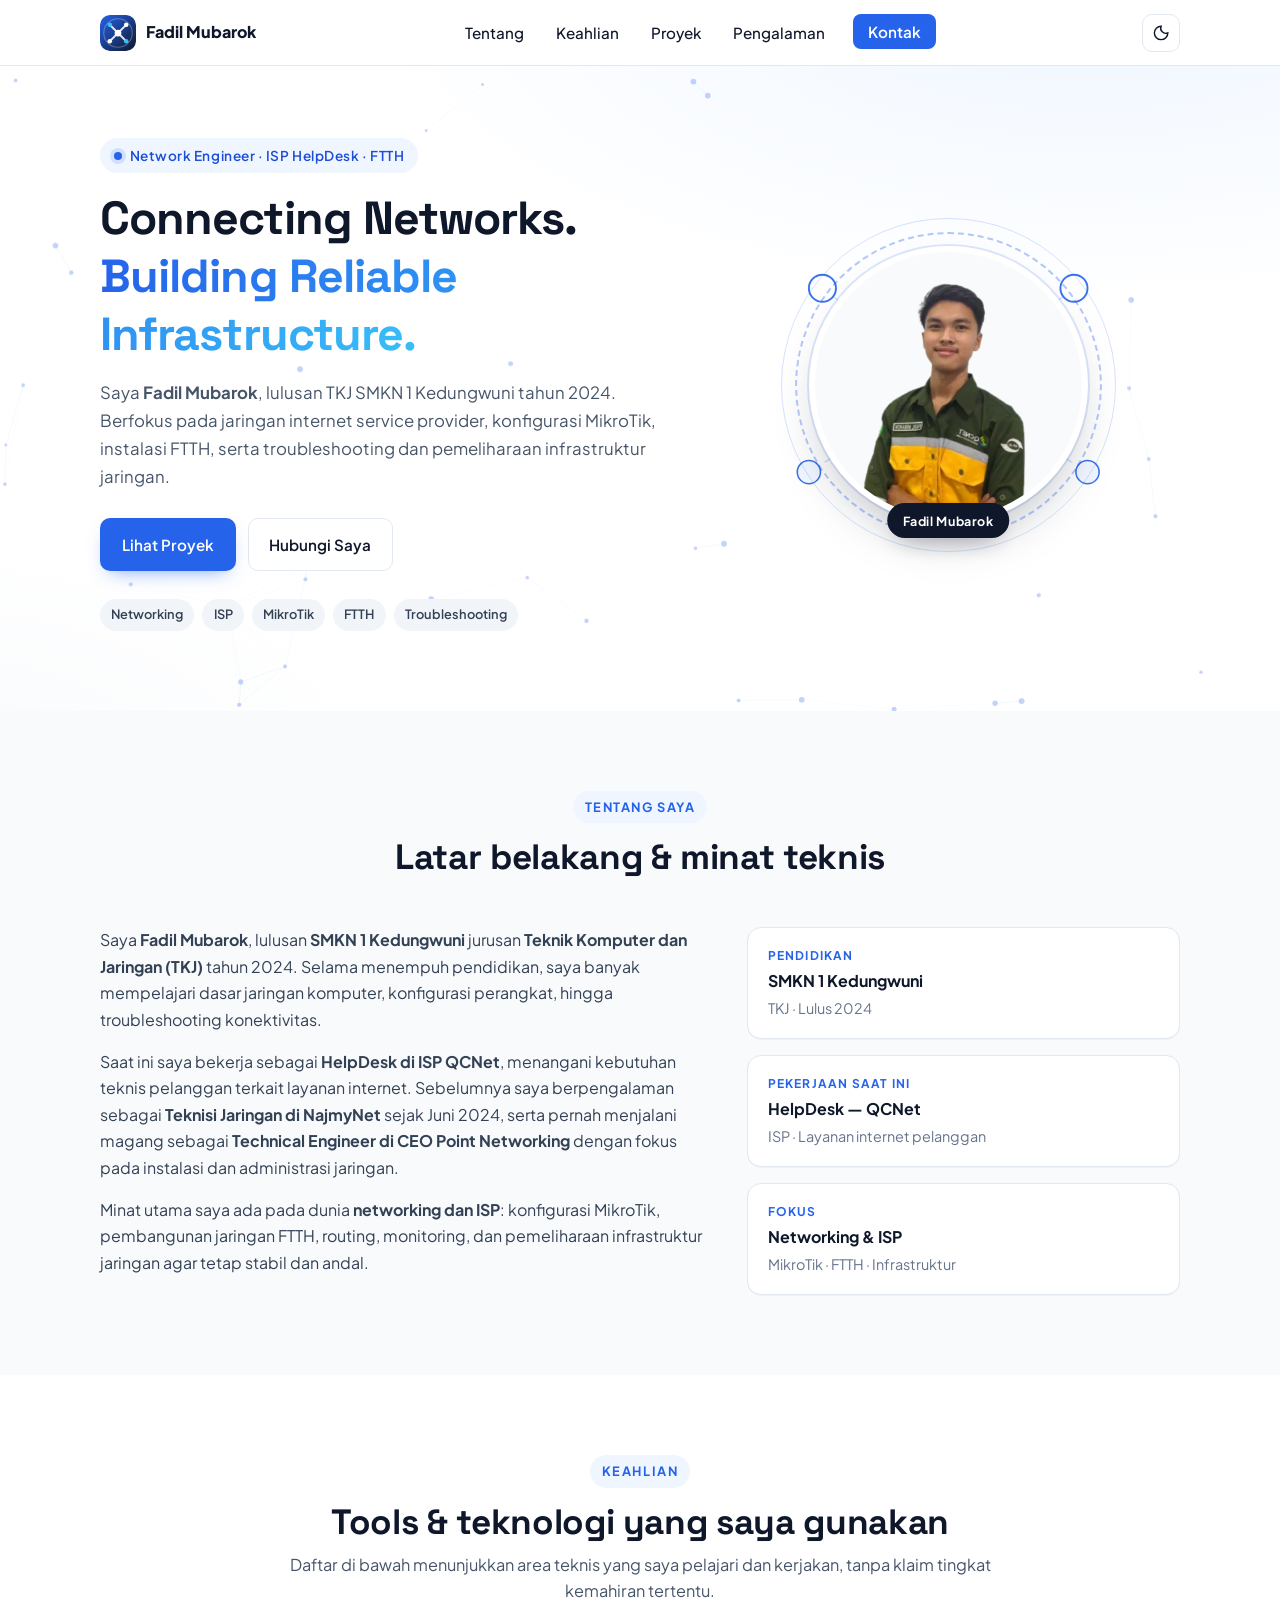
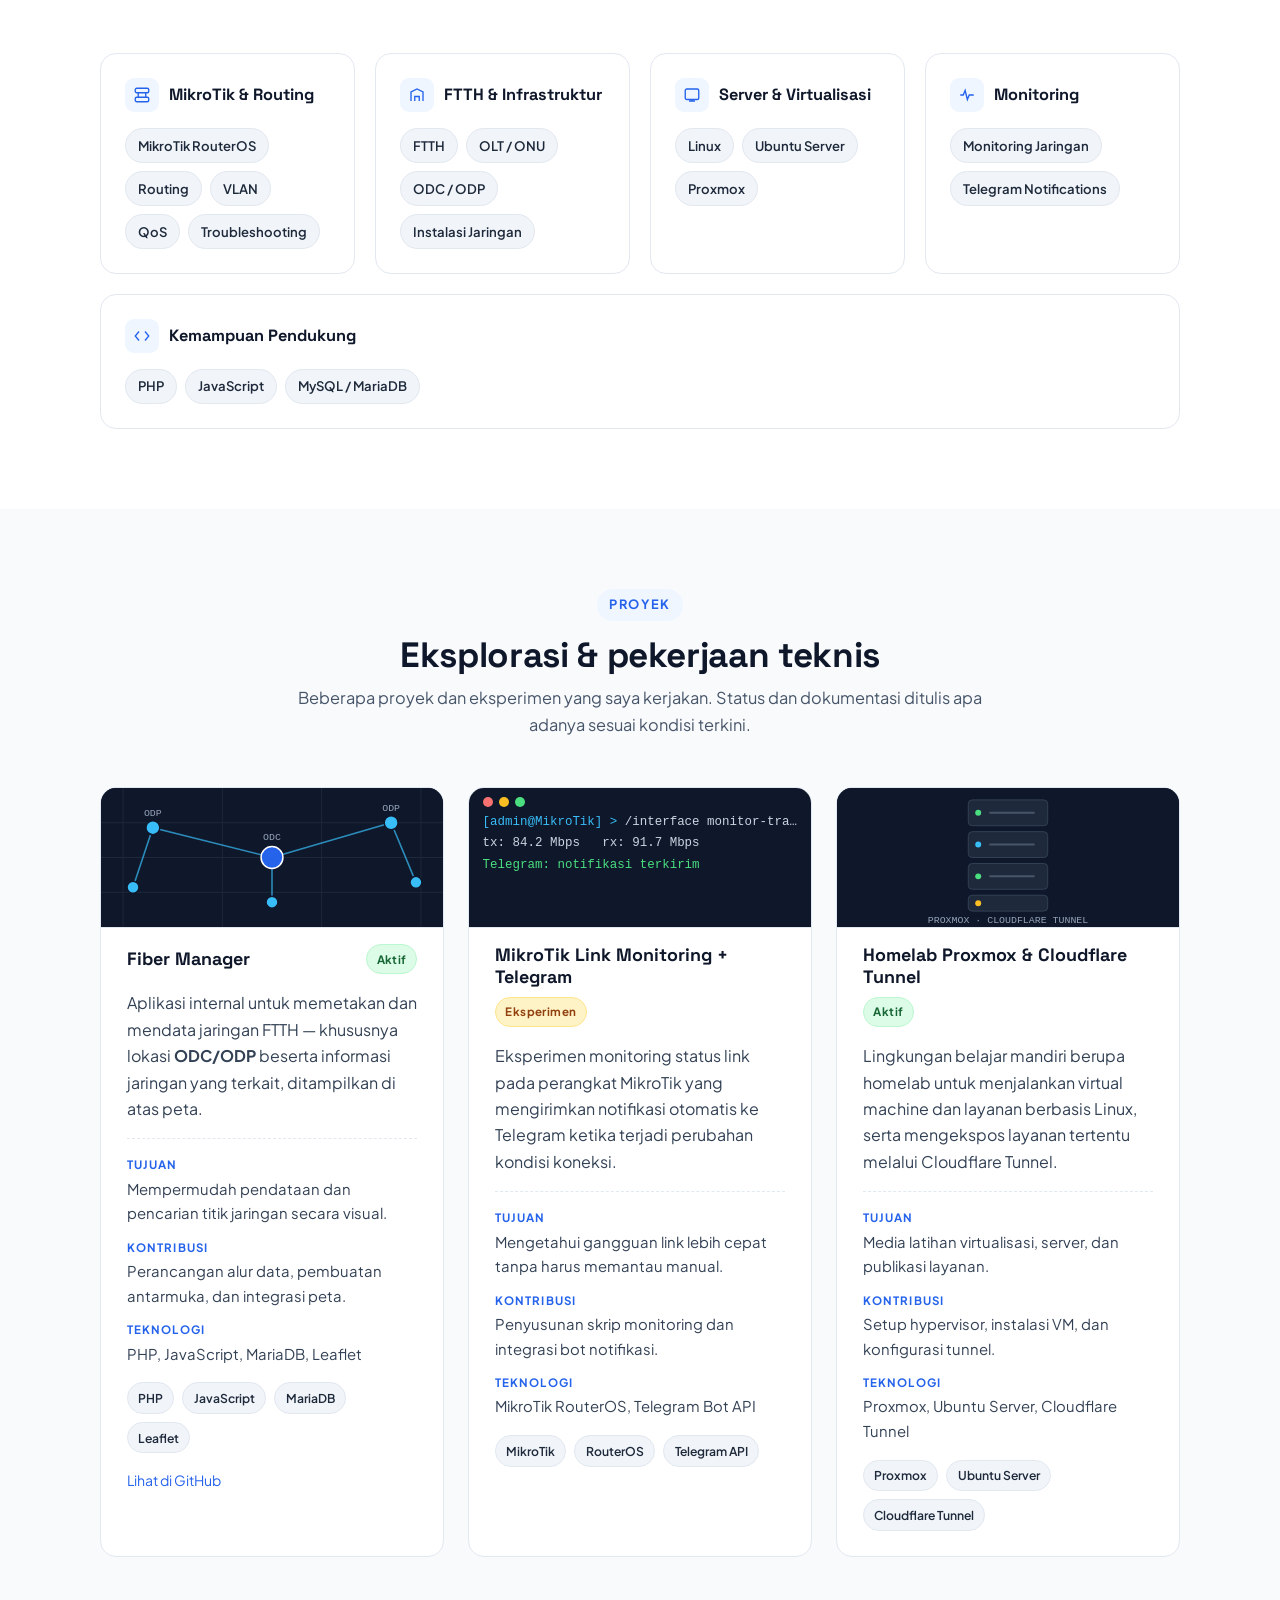
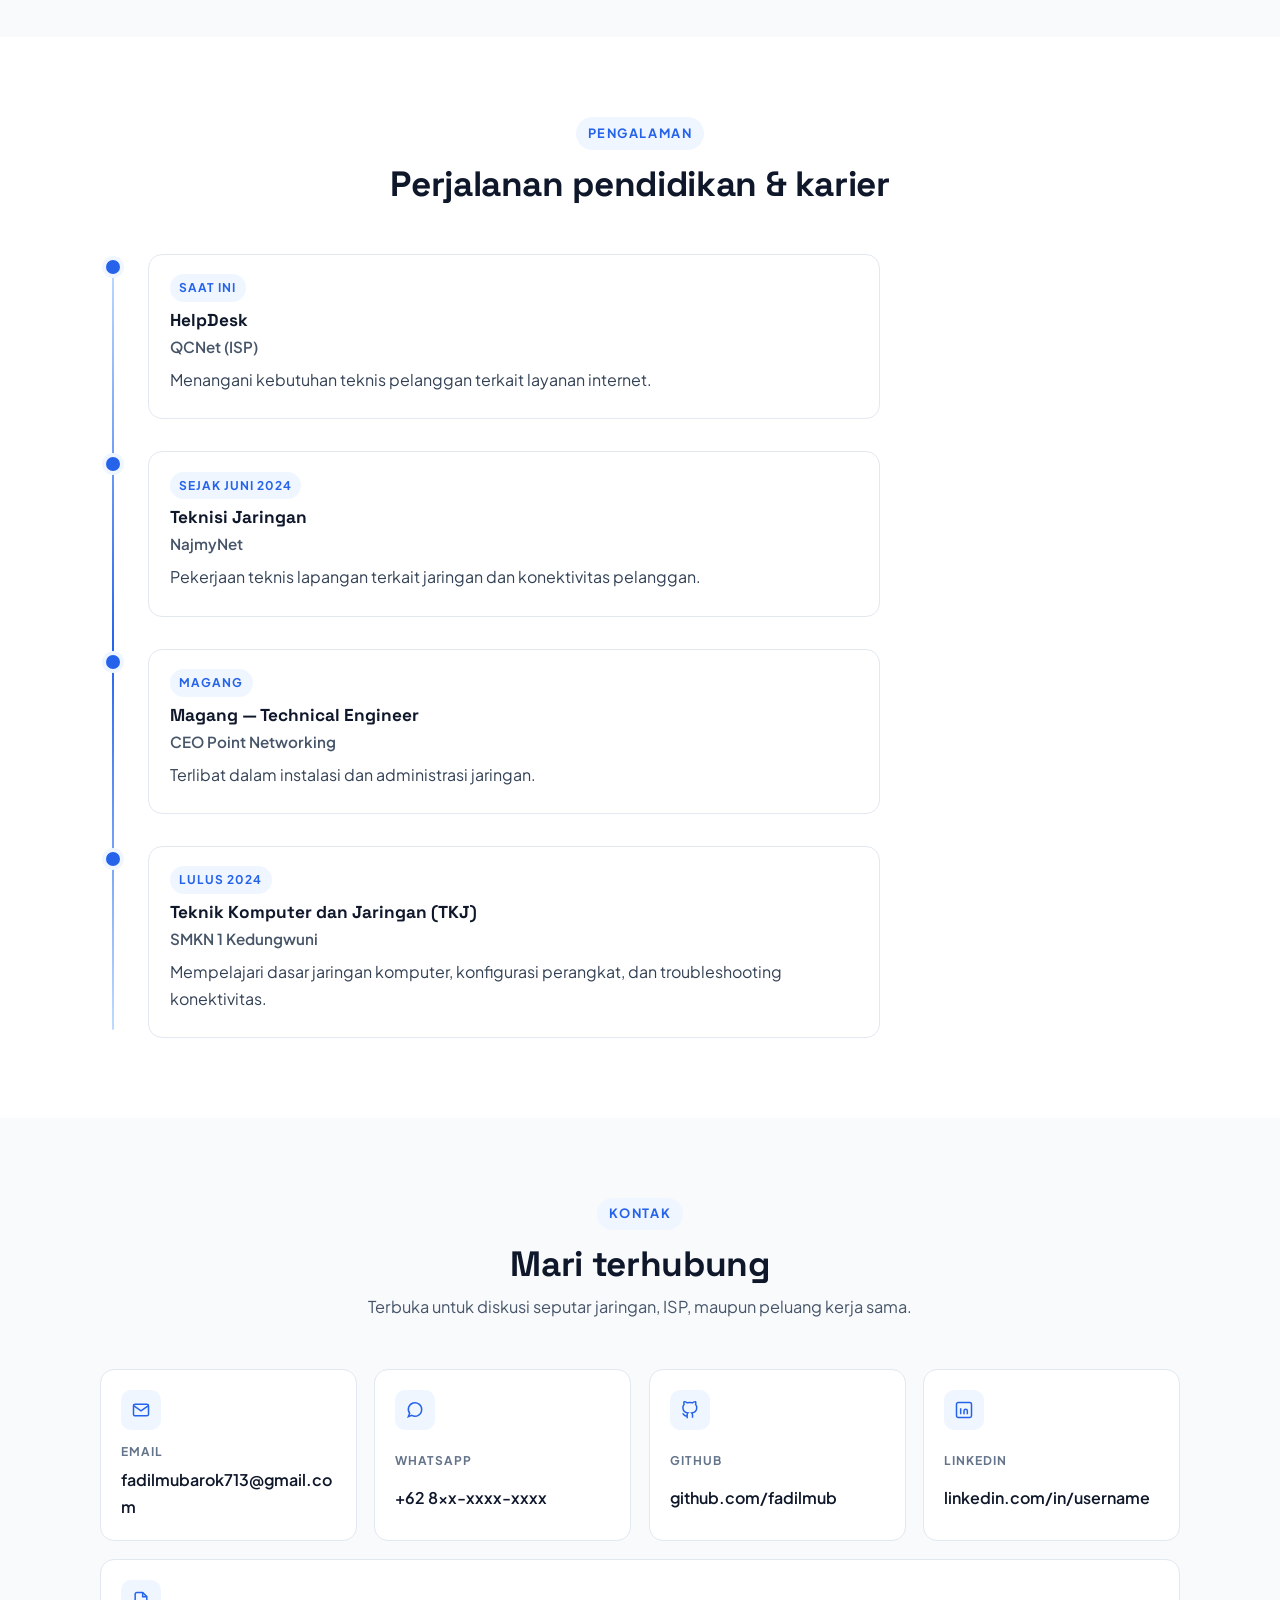
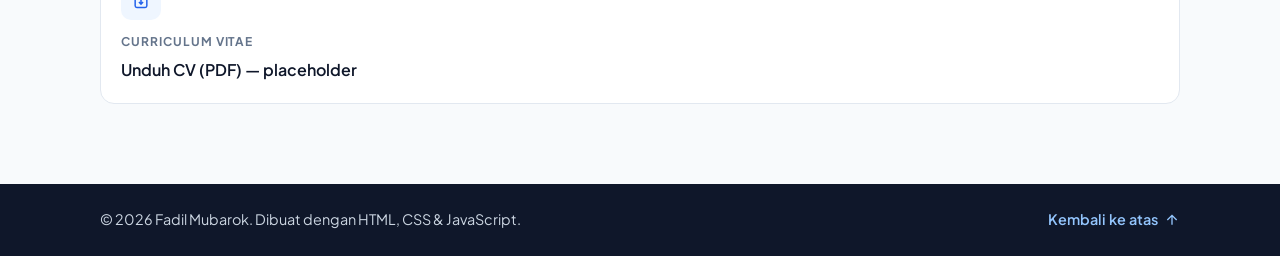
==== commit 808fb882: "Ganti logo FM jadi Node Abstrak, favicon baru, foto profil transparan" ====
--- a/index.html
+++ b/index.html
@@ -48,7 +48,21 @@
   <header class="site-header" id="siteHeader">
     <nav class="nav container" aria-label="Navigasi utama">
       <a class="nav__brand" href="#hero" aria-label="Fadil Mubarok — kembali ke atas">
-        <span class="nav__brand-mark" aria-hidden="true">FM</span>
+        <svg class="nav__brand-mark" viewBox="0 0 48 48" aria-hidden="true">
+          <defs><linearGradient id="fmLogoGrad" x1="0" y1="0" x2="1" y2="1">
+            <stop offset="0" stop-color="#2563EB"/><stop offset="1" stop-color="#0F172A"/>
+          </linearGradient></defs>
+          <rect width="48" height="48" rx="11" fill="url(#fmLogoGrad)"/>
+          <circle cx="24" cy="24" r="19" fill="none" stroke="#fff" stroke-opacity=".28" stroke-width="1.5"/>
+          <g stroke="#fff" stroke-width="2.5" stroke-opacity=".85">
+            <path d="M24 24 13 13M24 24l11-11M24 24l-11 11M24 24l11 11"/>
+          </g>
+          <circle cx="24" cy="24" r="4.5" fill="#fff"/>
+          <circle cx="13" cy="13" r="3" fill="#38BDF8"/>
+          <circle cx="35" cy="13" r="3" fill="#fff"/>
+          <circle cx="13" cy="35" r="3" fill="#fff"/>
+          <circle cx="35" cy="35" r="3" fill="#38BDF8"/>
+        </svg>
         <span class="nav__brand-text">Fadil Mubarok</span>
       </a>
 
@@ -140,7 +154,7 @@
             <figure class="profile__figure">
               <img
                 class="profile__img"
-                src="assets/fadil.png"
+                src="assets/fadil.svg"
                 alt="Foto profil Fadil Mubarok mengenakan seragam kerja QCNet"
                 width="360" height="360"
                 loading="eager"
--- a/style.css
+++ b/style.css
@@ -137,16 +137,10 @@
 .nav__brand:hover { color: #0F172A; }
 
 .nav__brand-mark {
-  display: grid;
-  place-items: center;
   width: 36px;
   height: 36px;
   border-radius: 10px;
-  background: linear-gradient(135deg, #2563EB, #0F172A);
-  color: #fff;
-  font-weight: 800;
-  font-size: .85rem;
-  letter-spacing: .02em;
+  flex: none;
 }
 
 .nav__menu {
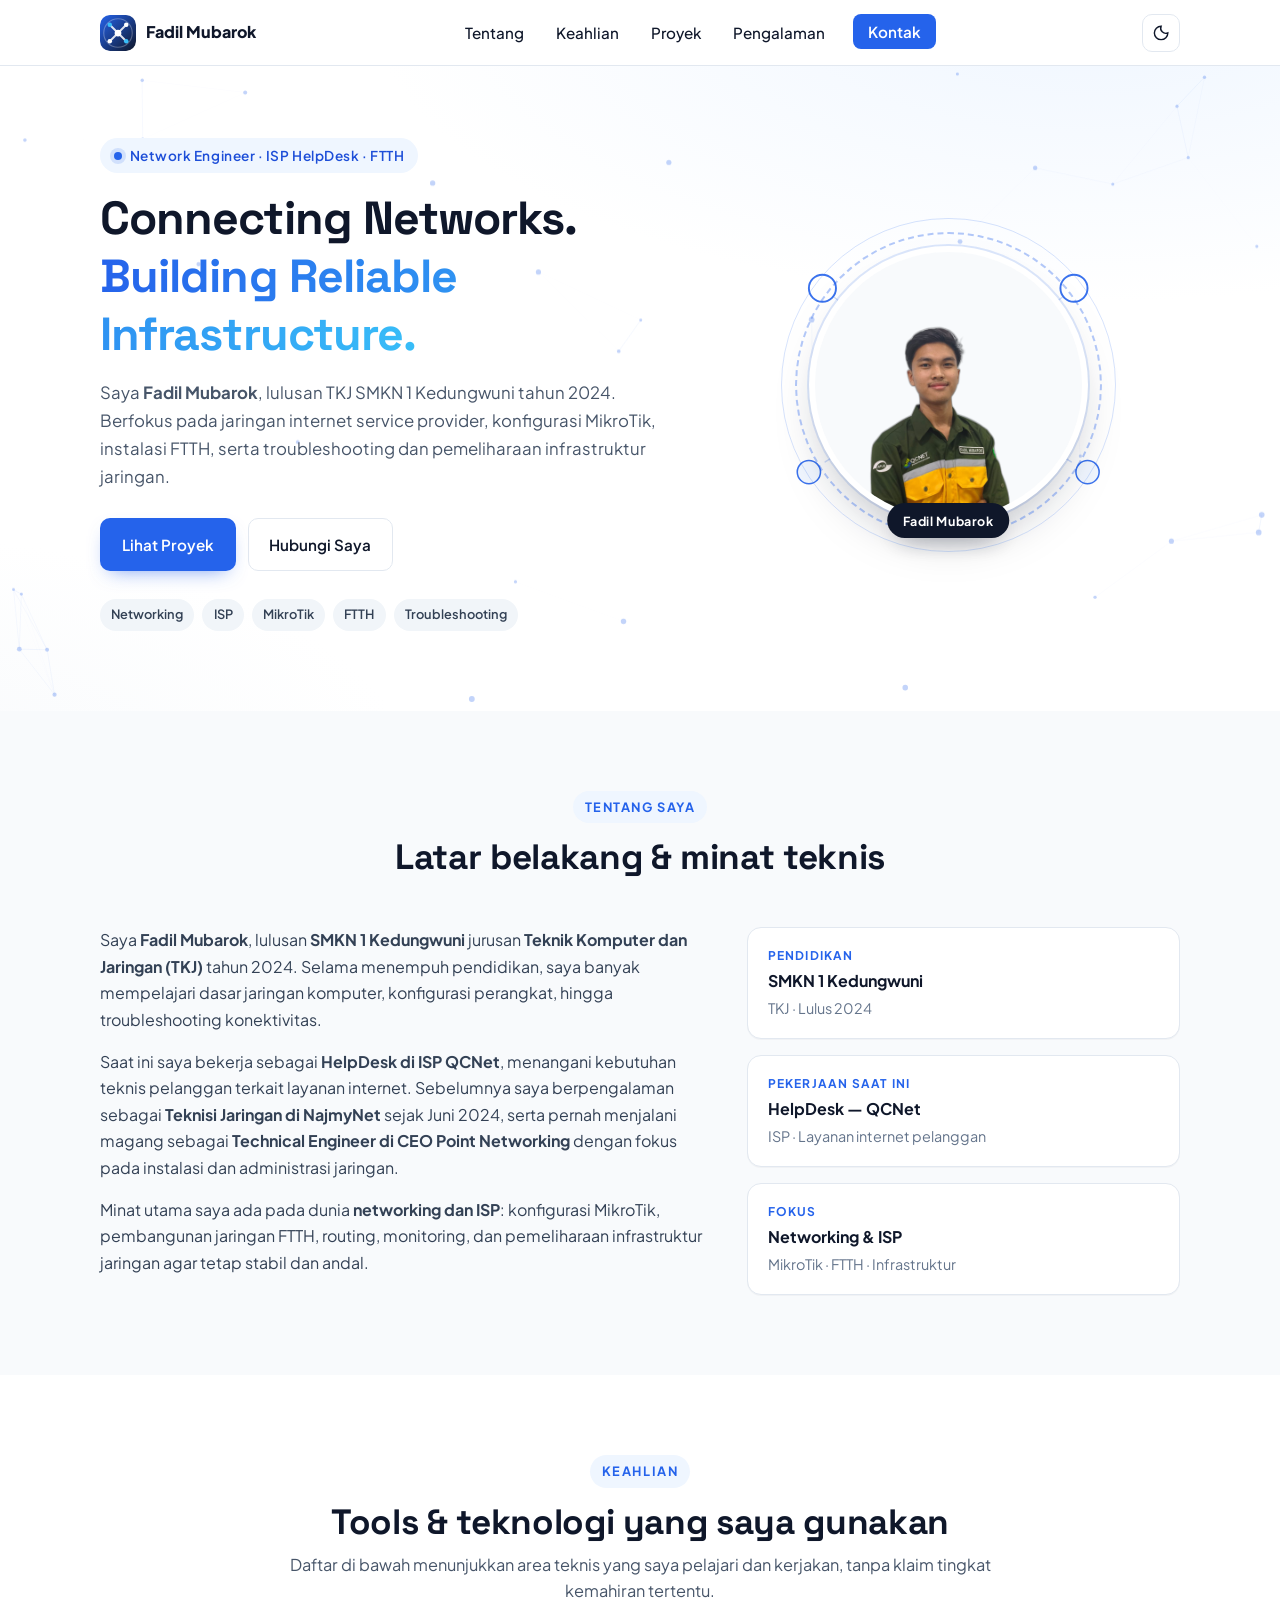
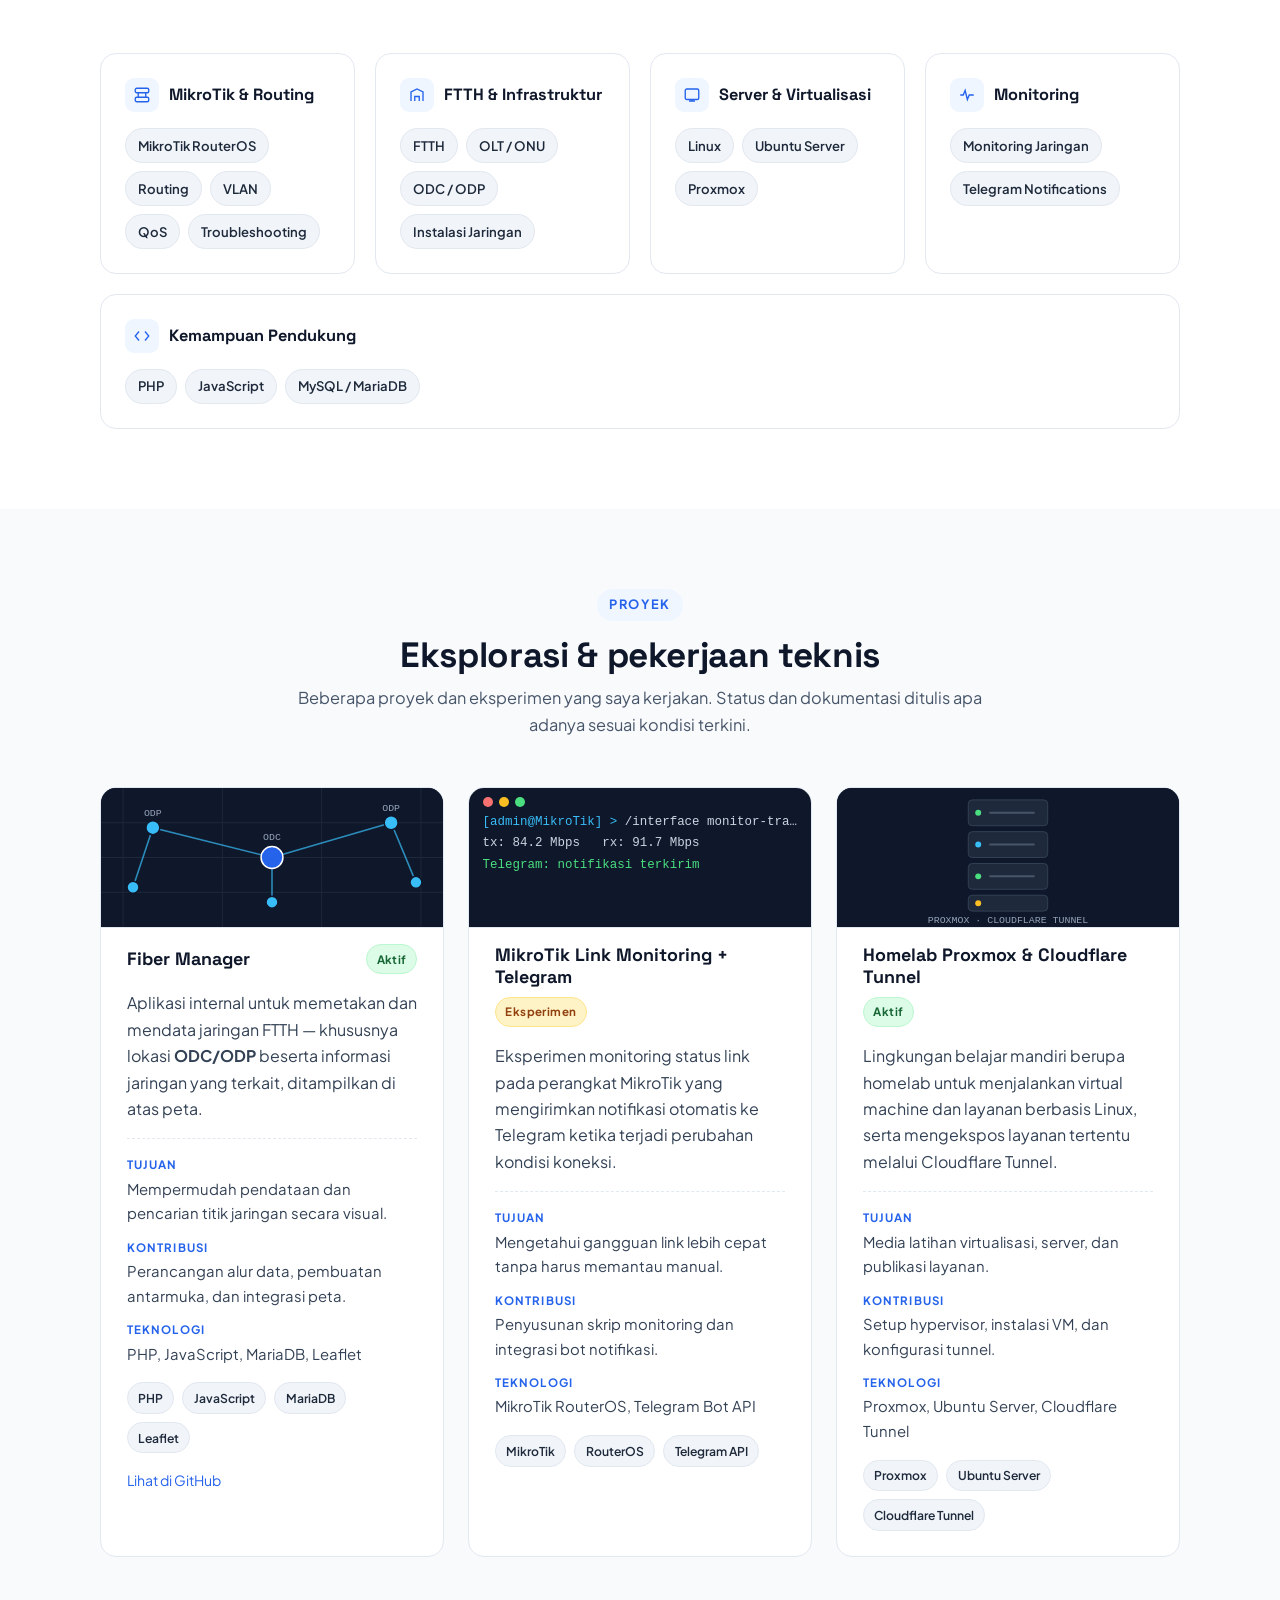
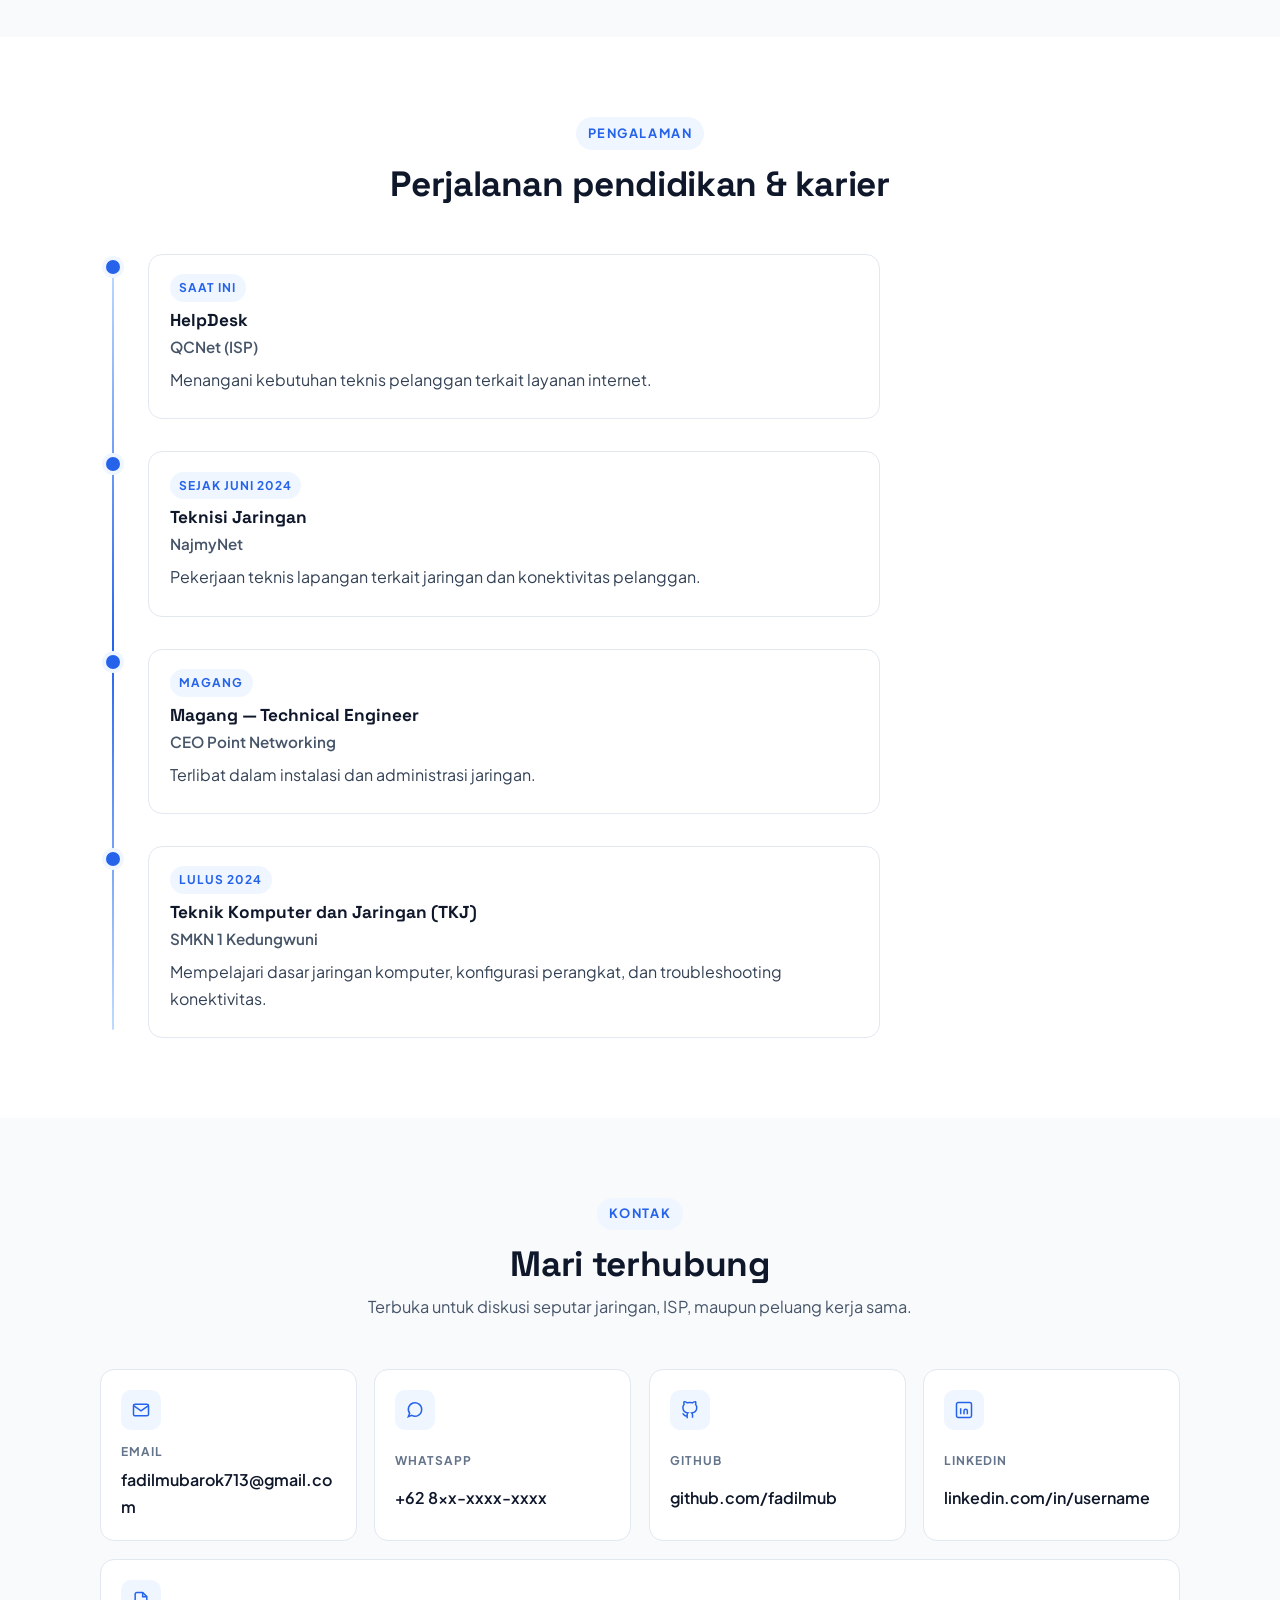
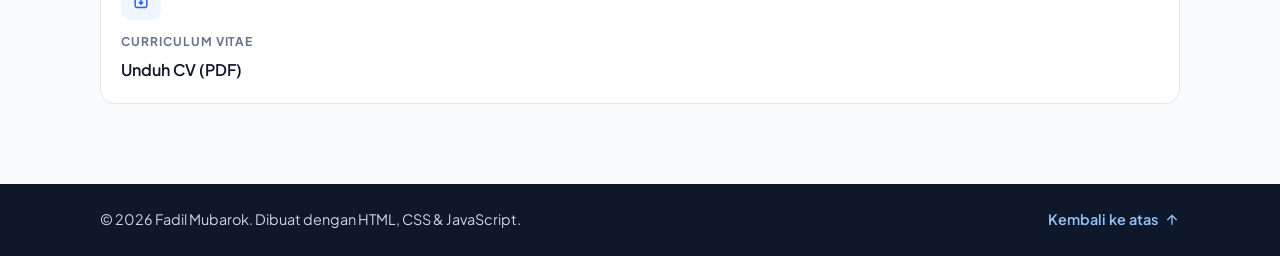
==== commit bd2c274b: "Foto profil baru (tidak mirrored, transparan), orbit mobile 215px, headline biru lebih gelap, label " ====
--- a/index.html
+++ b/index.html
@@ -680,7 +680,7 @@
               </svg>
             </span>
             <span class="contact-card__label">Curriculum Vitae</span>
-            <span class="contact-card__value">Unduh CV (PDF) — placeholder</span>
+            <span class="contact-card__value">Unduh CV (PDF)</span>
           </a>
 
         </div>
--- a/style.css
+++ b/style.css
@@ -265,7 +265,7 @@
   letter-spacing: -0.02em;
   margin-bottom: 1rem;
 }
-.text-blue { color: #2563EB; }
+.text-blue { color: #1D4ED8; }
 
 .hero__desc {
   color: #475569;
@@ -836,8 +836,15 @@
     border-bottom: none;
   }
 
-  .hero { padding: 3rem 0 3.5rem; }
+  .hero { padding: 2rem 0 2.5rem; }
   .hero__actions .btn { flex: 1 1 auto; }
+  .hero__art { min-height: 0; }
+  .profile__visual { width: 215px; }
+  .profile__ring { inset: -10px; }
+  .profile__ring--2 { inset: -20px; }
+  .hero__title { margin-bottom: .75rem; }
+  .hero__desc { margin-bottom: 1.25rem; }
+  .hero__actions { margin-bottom: 1.25rem; }
 
   .footer__inner { flex-direction: column; text-align: center; }
 }
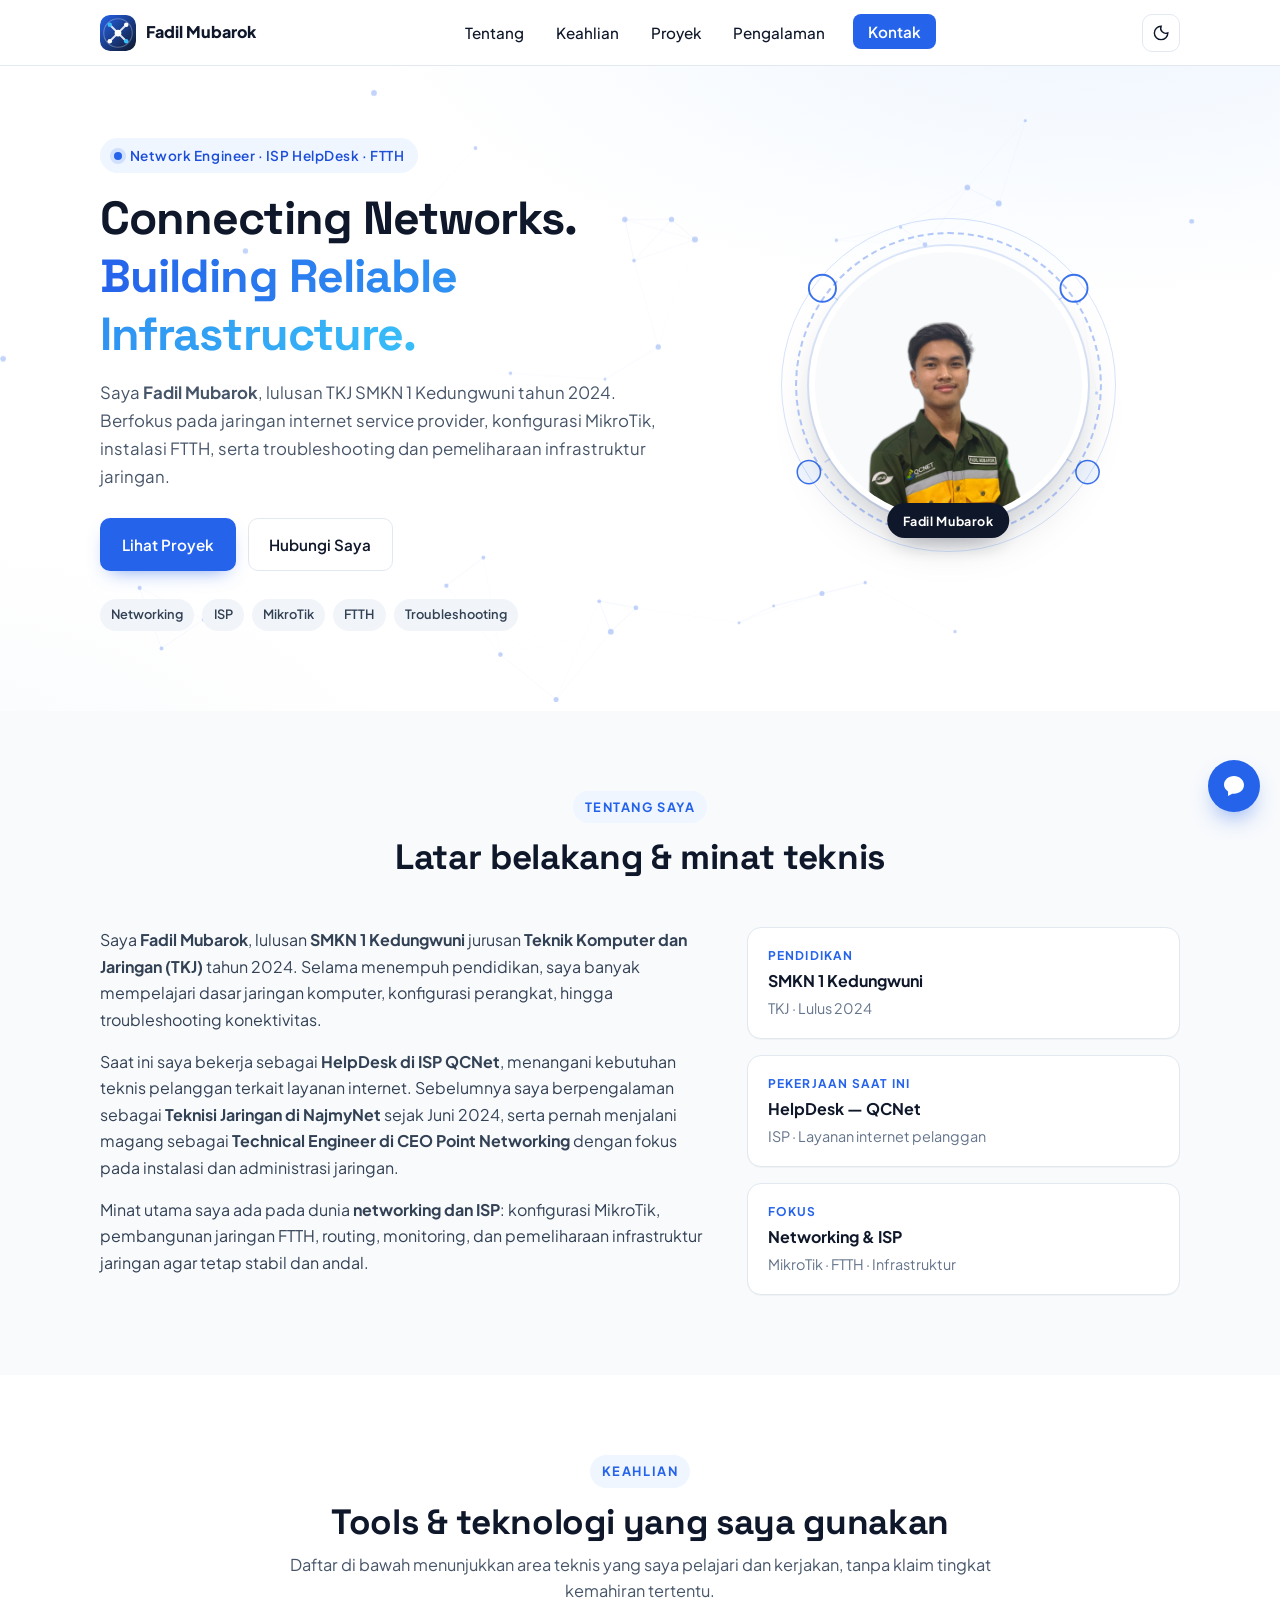
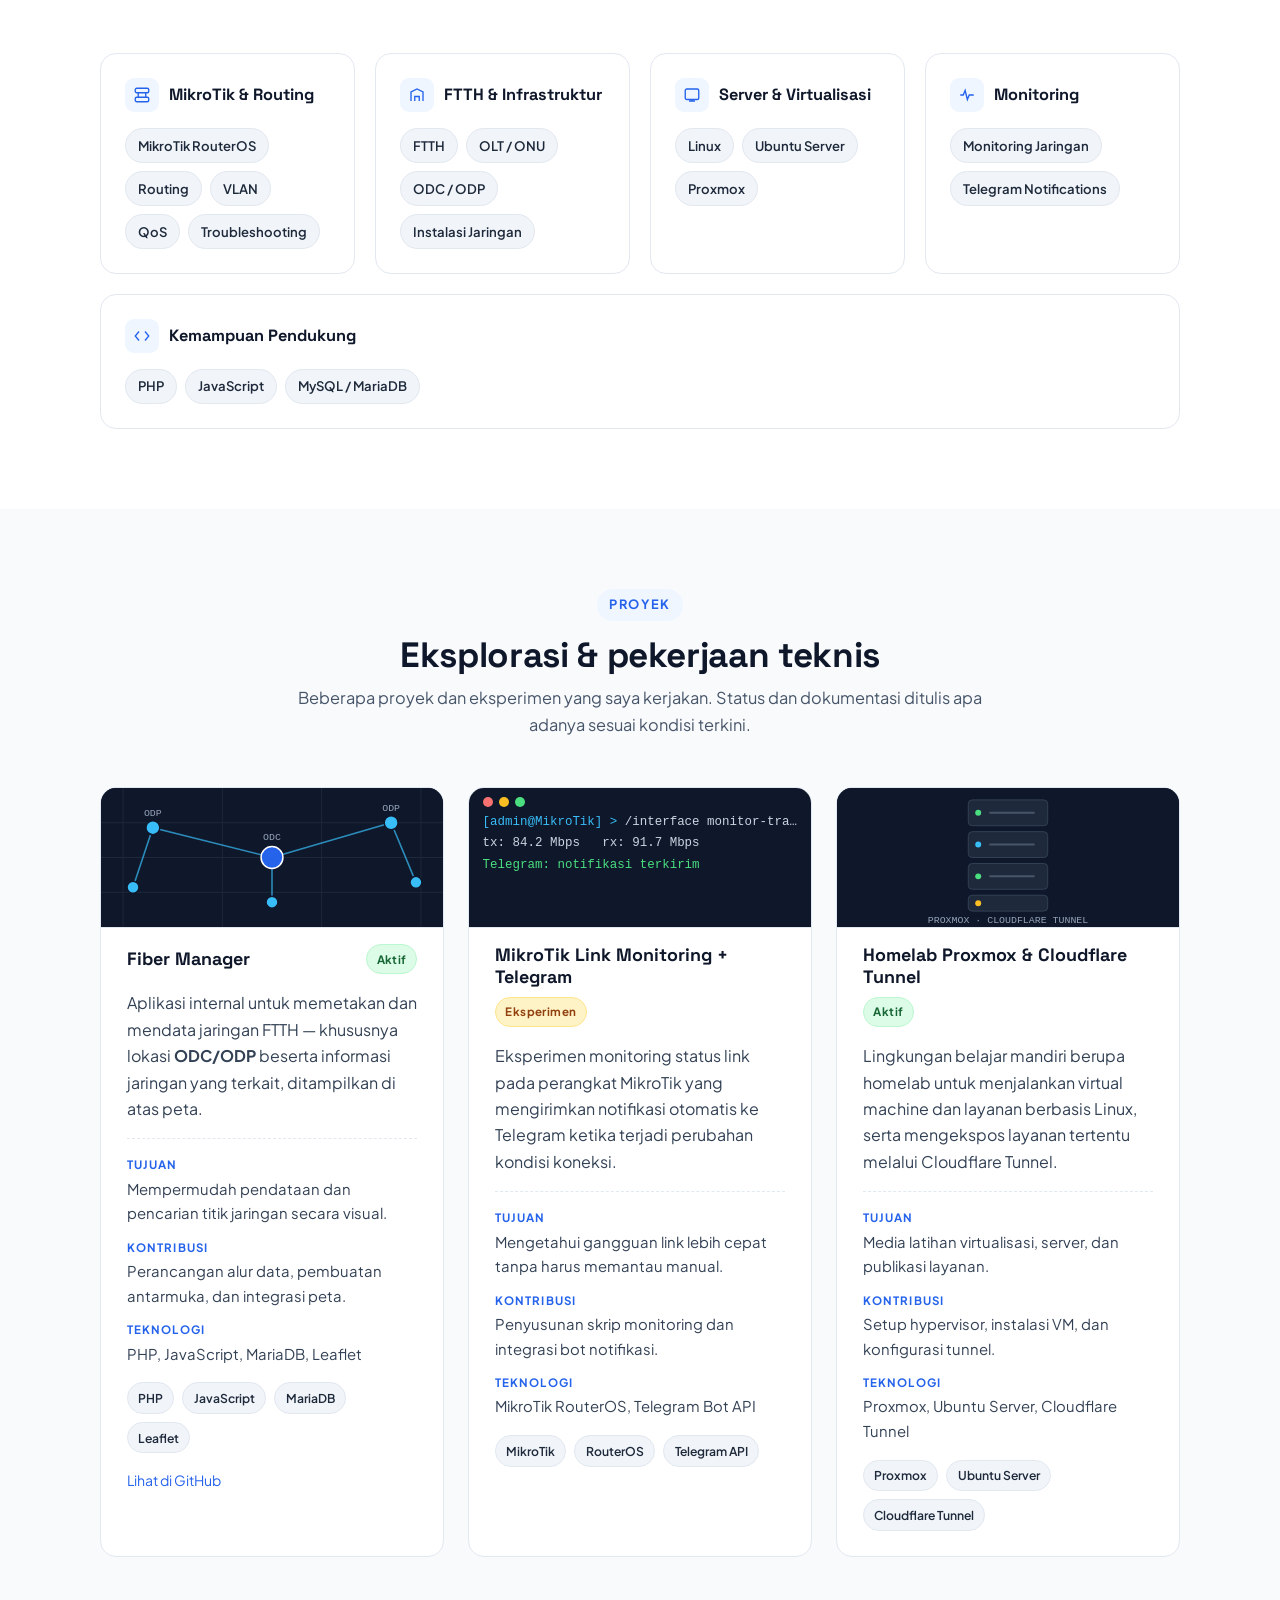
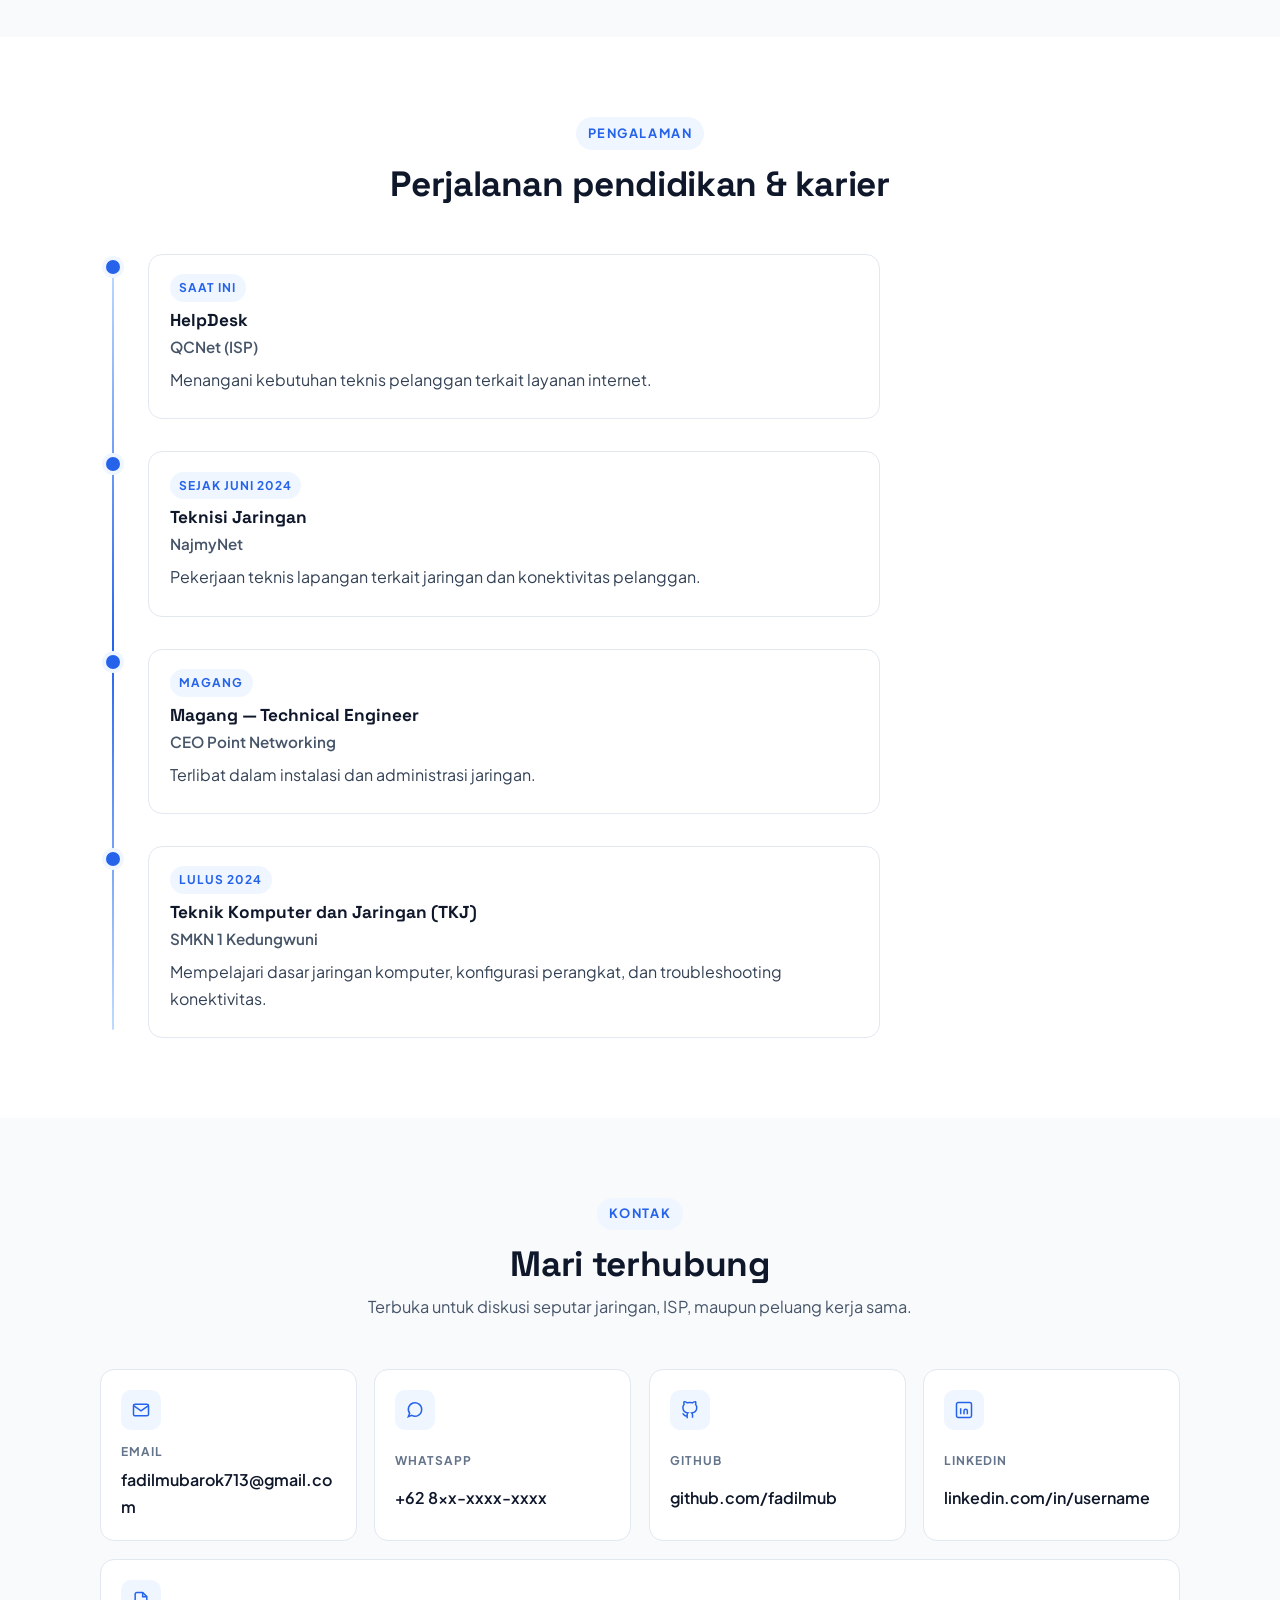
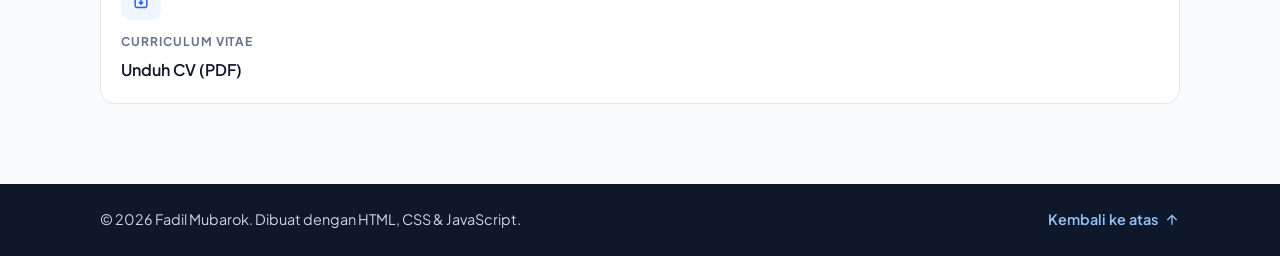
==== commit 6bdf6f7d: "Tambah chat AI portofolio: widget Tanya tentang Fadil + Worker anti-injeksi (Groq)" ====
--- a/index.html
+++ b/index.html
@@ -713,6 +713,25 @@
     </svg>
   </button>
 
+  <!-- Widget chat AI "Tanya tentang Fadil" -->
+  <button class="chat-toggle" id="chatToggle" type="button" aria-label="Buka chat" title="Tanya tentang Fadil">
+    <svg viewBox="0 0 24 24" fill="currentColor" aria-hidden="true">
+      <path d="M12 2C6.48 2 2 5.94 2 10.8c0 2.7 1.58 5.1 4.07 6.66v4.54l4.2-2.3c.57.09 1.15.14 1.73.14 5.52 0 10-3.94 10-8.8S17.52 2 12 2z"/>
+    </svg>
+  </button>
+
+  <div class="chat-panel" id="chatPanel" role="dialog" aria-labelledby="chatTitle" hidden>
+    <div class="chat-panel__head">
+      <h2 id="chatTitle">Tanya tentang Fadil</h2>
+      <button class="chat-panel__close" id="chatClose" type="button" aria-label="Tutup chat">&times;</button>
+    </div>
+    <div class="chat-panel__messages" id="chatMessages"></div>
+    <form class="chat-panel__form" id="chatForm" autocomplete="off">
+      <input type="text" id="chatInput" placeholder="Ketik pesan…" maxlength="500" required>
+      <button type="submit" id="chatSend">Kirim</button>
+    </form>
+  </div>
+
   <script src="script.js"></script>
 </body>
 </html>
--- a/style.css
+++ b/style.css
@@ -1186,3 +1186,108 @@
 @media (prefers-reduced-motion: reduce) {
   .led { animation: none; }
 }
+
+/* ---------- Widget chat AI "Tanya tentang Fadil" ---------- */
+.chat-toggle {
+  position: fixed;
+  right: 1.25rem;
+  bottom: 5.5rem;
+  width: 52px; height: 52px;
+  border-radius: 50%;
+  border: none;
+  background: #2563EB;
+  color: #fff;
+  cursor: pointer;
+  display: grid;
+  place-items: center;
+  box-shadow: 0 12px 25px -10px rgba(37,99,235,.7);
+  z-index: 1000;
+}
+.chat-toggle:hover { background: #1D4ED8; }
+.chat-toggle svg { width: 24px; height: 24px; }
+
+.chat-panel {
+  position: fixed;
+  right: 1.25rem;
+  bottom: 9.5rem;
+  width: calc(100% - 2.5rem);
+  max-width: 360px;
+  height: 480px;
+  max-height: min(480px, 65vh);
+  background: #FFFFFF;
+  color: #0F172A;
+  border: 1px solid #E2E8F0;
+  border-radius: 16px;
+  box-shadow: 0 20px 40px -12px rgba(15,23,42,.25);
+  display: flex;
+  flex-direction: column;
+  overflow: hidden;
+  z-index: 999;
+}
+.chat-panel[hidden] { display: none; }
+.chat-panel__head {
+  background: #2563EB;
+  color: #fff;
+  padding: .75rem 1rem;
+  display: flex;
+  align-items: center;
+  justify-content: space-between;
+}
+.chat-panel__head h2 { margin: 0; font-size: 1rem; color: #fff; }
+.chat-panel__close {
+  background: transparent;
+  border: none;
+  color: #fff;
+  font-size: 1.5rem;
+  line-height: 1;
+  cursor: pointer;
+}
+.chat-panel__messages {
+  flex: 1;
+  padding: .75rem 1rem;
+  overflow-y: auto;
+  font-size: .95rem;
+}
+.chat-message { margin-bottom: .75rem; }
+.chat-message--user { text-align: right; }
+.chat-message--bot { text-align: left; }
+.chat-bubble {
+  display: inline-block;
+  padding: .5rem .75rem;
+  border-radius: 12px;
+  max-width: 80%;
+  text-align: left;
+}
+.chat-message--user .chat-bubble { background: #2563EB; color: #fff; }
+.chat-message--bot .chat-bubble { background: #F1F5F9; color: #0F172A; }
+.chat-message.typing .chat-bubble { font-style: italic; opacity: .7; }
+.chat-panel__form {
+  display: flex;
+  border-top: 1px solid #E2E8F0;
+}
+.chat-panel__form input {
+  flex: 1;
+  border: none;
+  padding: .75rem;
+  font-size: .95rem;
+  font-family: inherit;
+  background: transparent;
+  color: inherit;
+}
+.chat-panel__form input:focus { outline: none; }
+.chat-panel__form button {
+  background: #2563EB;
+  color: #fff;
+  border: none;
+  padding: 0 1rem;
+  cursor: pointer;
+  font-family: inherit;
+}
+.chat-panel__form button:disabled { opacity: .6; cursor: not-allowed; }
+@media (max-width: 480px) {
+  .chat-panel { right: .75rem; bottom: 9rem; }
+}
+html[data-theme="dark"] .chat-panel { background: #1E293B; color: #F1F5F9; border-color: #334155; }
+html[data-theme="dark"] .chat-panel__head { background: #1D4ED8; }
+html[data-theme="dark"] .chat-message--bot .chat-bubble { background: #334155; color: #F1F5F9; }
+html[data-theme="dark"] .chat-panel__form { border-top-color: #334155; }
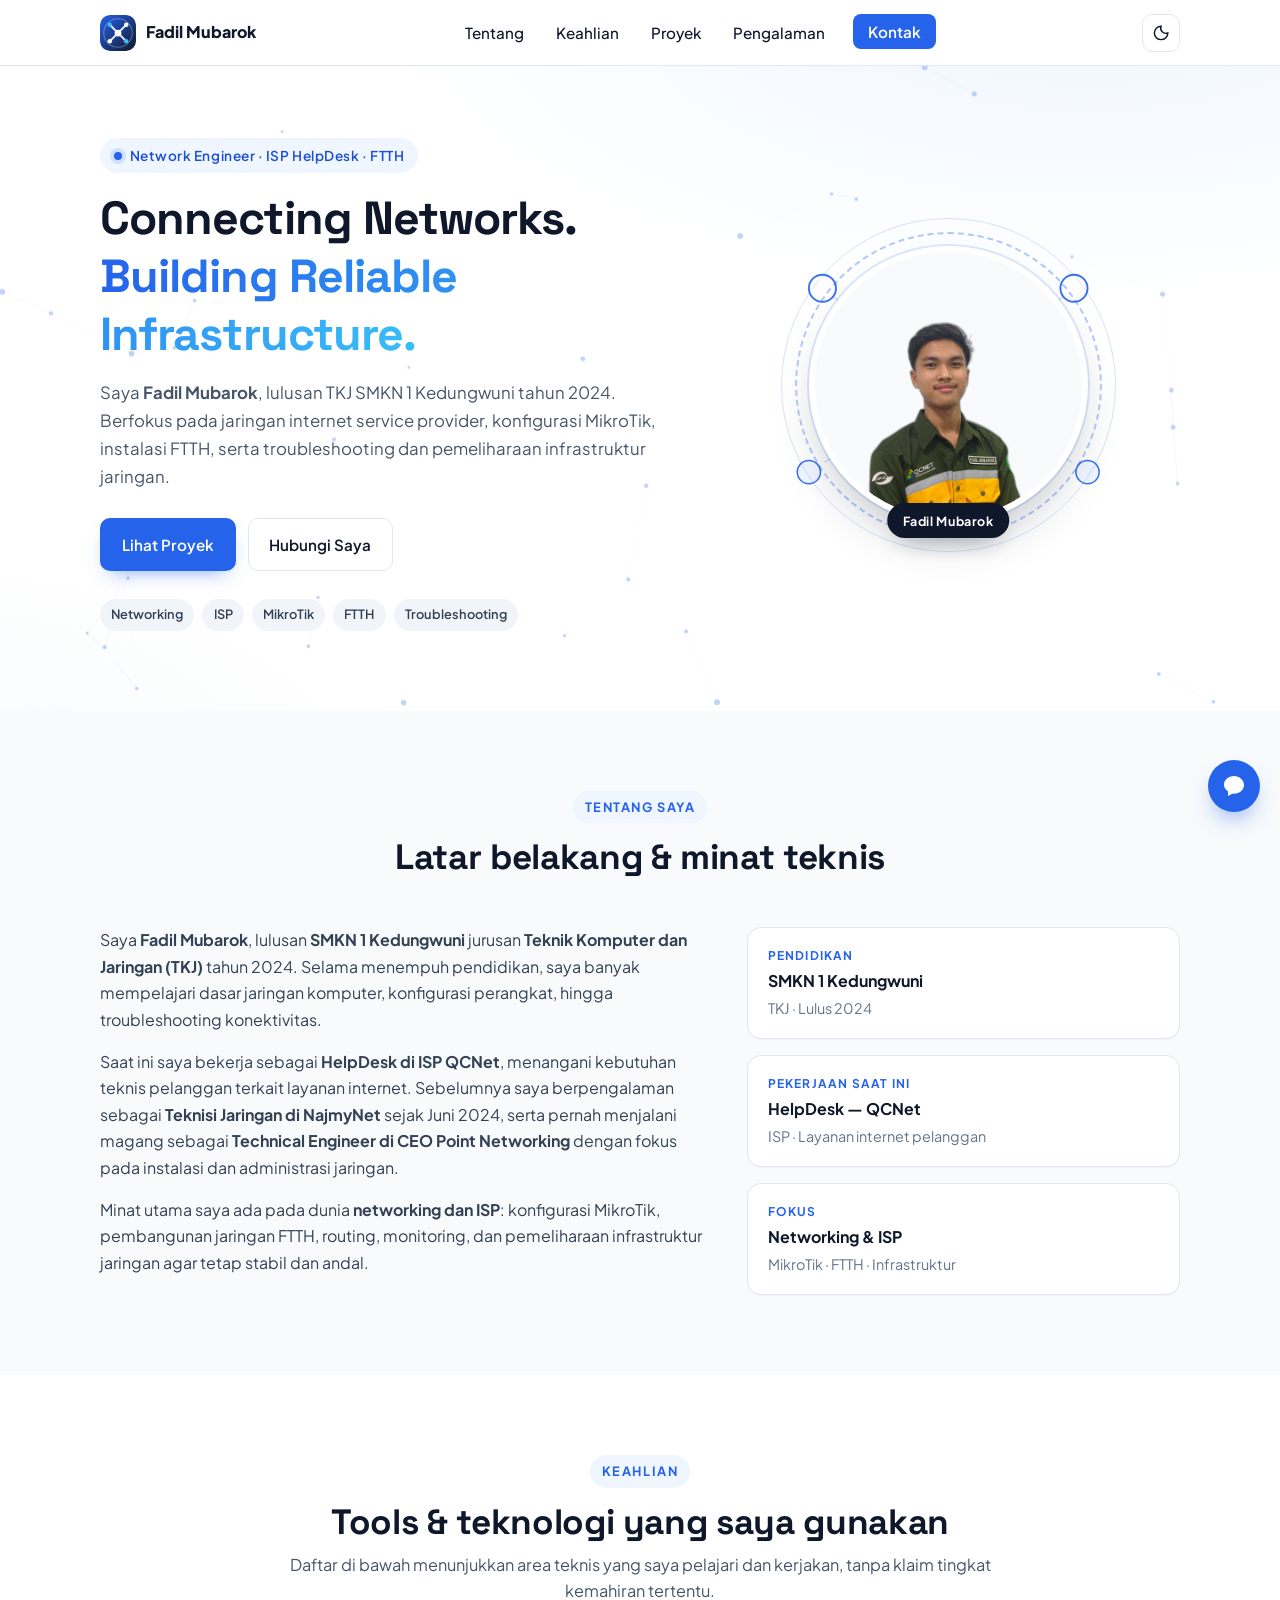
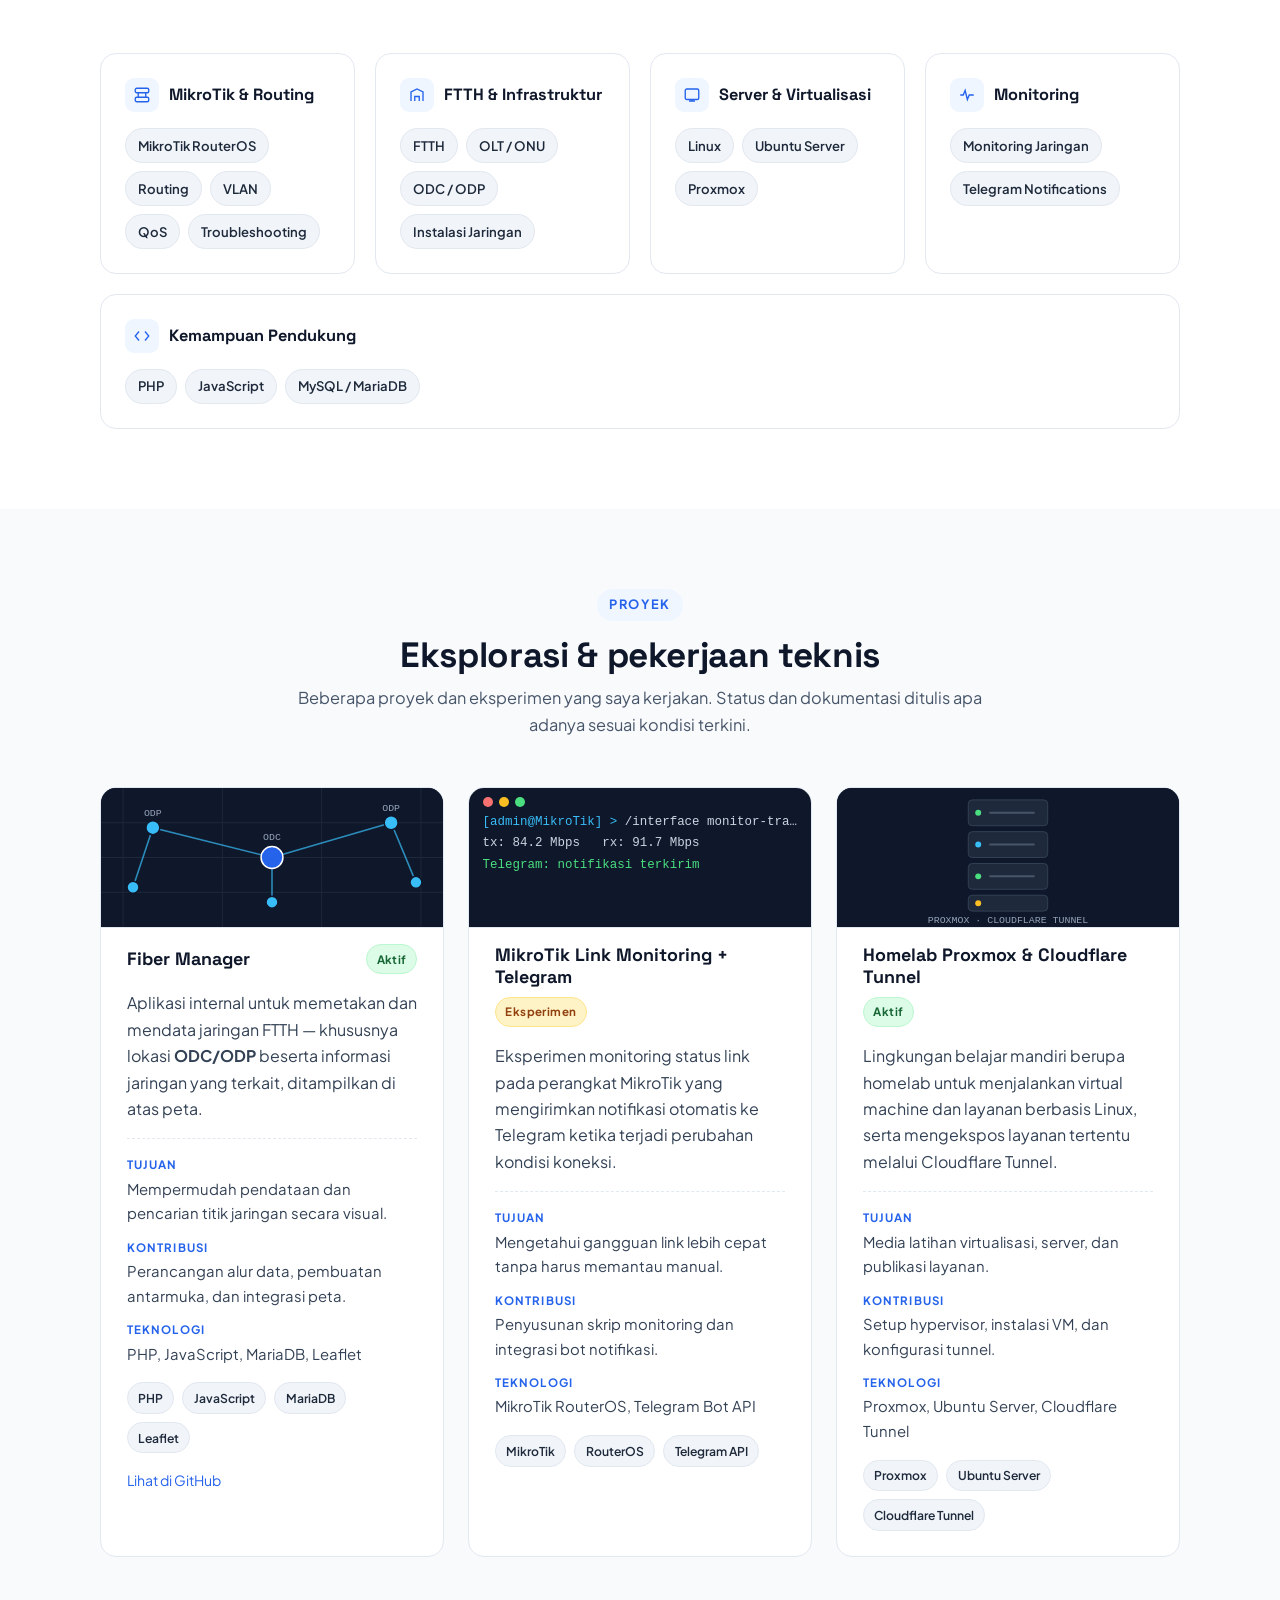
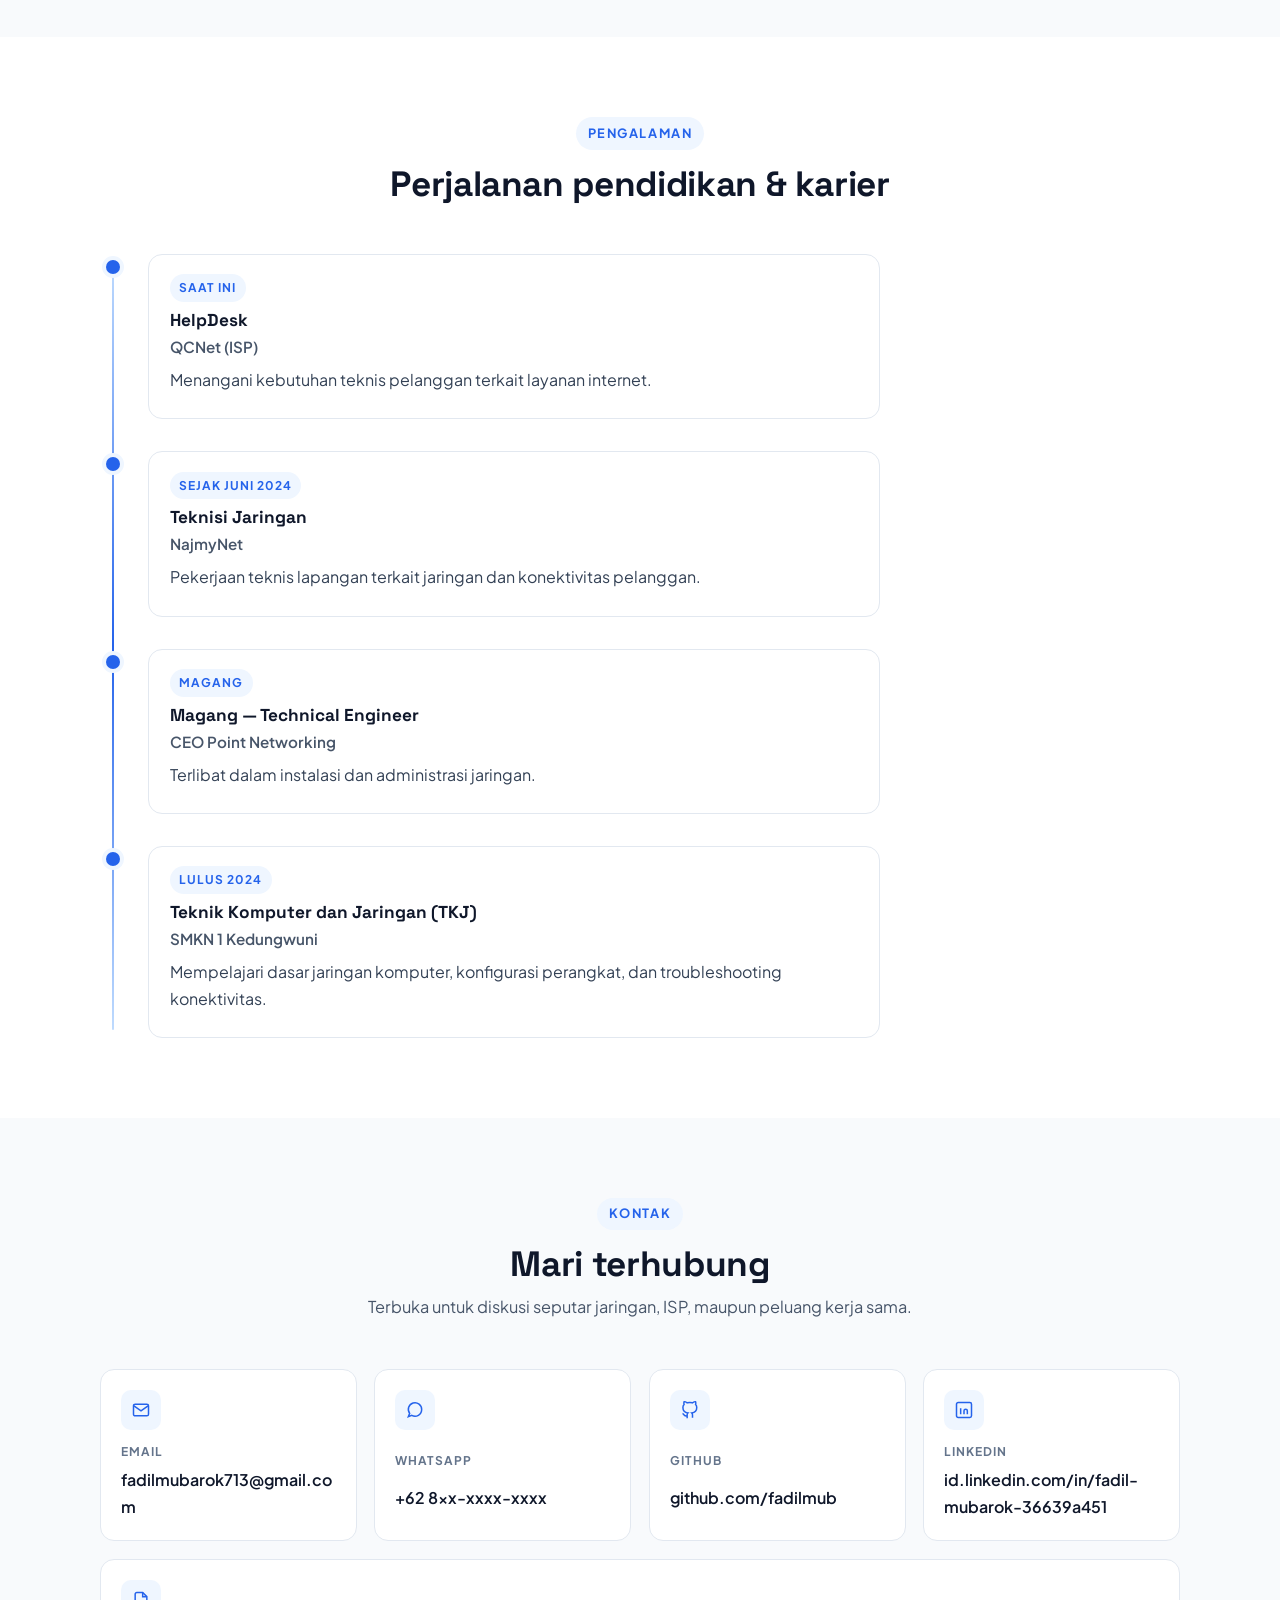
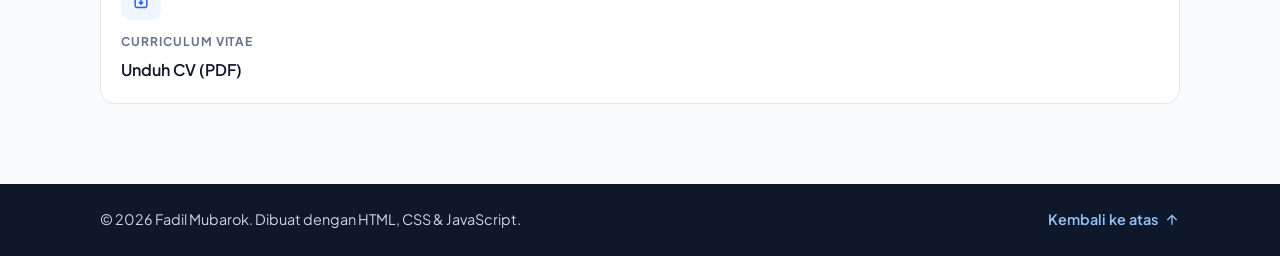
==== commit f2349348: "Perbaiki tautan LinkedIn di kontak (profil asli Fadil Mubarok)" ====
--- a/index.html
+++ b/index.html
@@ -661,7 +661,7 @@
             <span class="contact-card__value">github.com/fadilmub</span>
           </a>
 
-          <a class="contact-card reveal" href="https://linkedin.com/in/username" target="_blank" rel="noopener noreferrer">
+          <a class="contact-card reveal" href="https://id.linkedin.com/in/fadil-mubarok-36639a451" target="_blank" rel="noopener noreferrer">
             <span class="contact-card__icon" aria-hidden="true">
               <svg viewBox="0 0 24 24" fill="none" stroke="currentColor" stroke-width="1.8">
                 <rect x="3" y="3" width="18" height="18" rx="2"/>
@@ -669,7 +669,7 @@
               </svg>
             </span>
             <span class="contact-card__label">LinkedIn</span>
-            <span class="contact-card__value">linkedin.com/in/username</span>
+            <span class="contact-card__value">id.linkedin.com/in/fadil-mubarok-36639a451</span>
           </a>
 
           <a class="contact-card contact-card--wide reveal" href="assets/cv-fadil-mubarok.pdf" download>
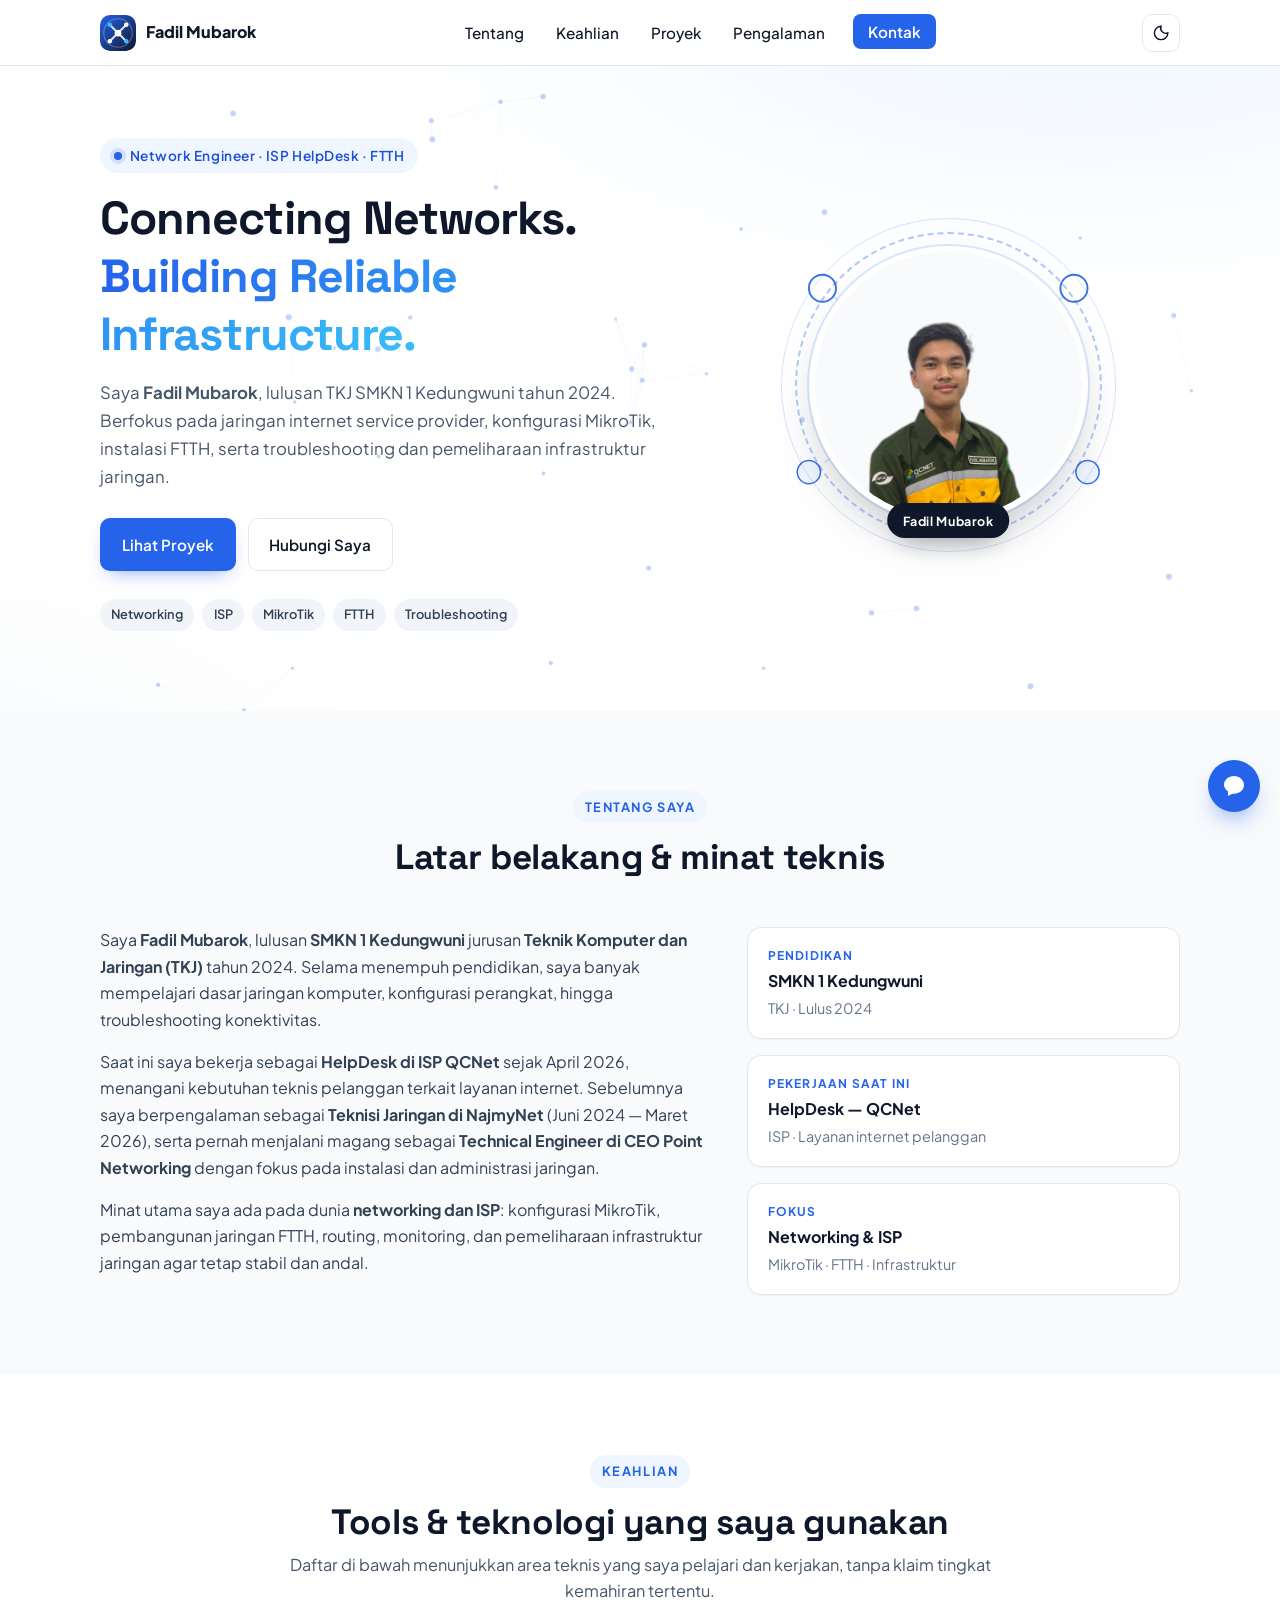
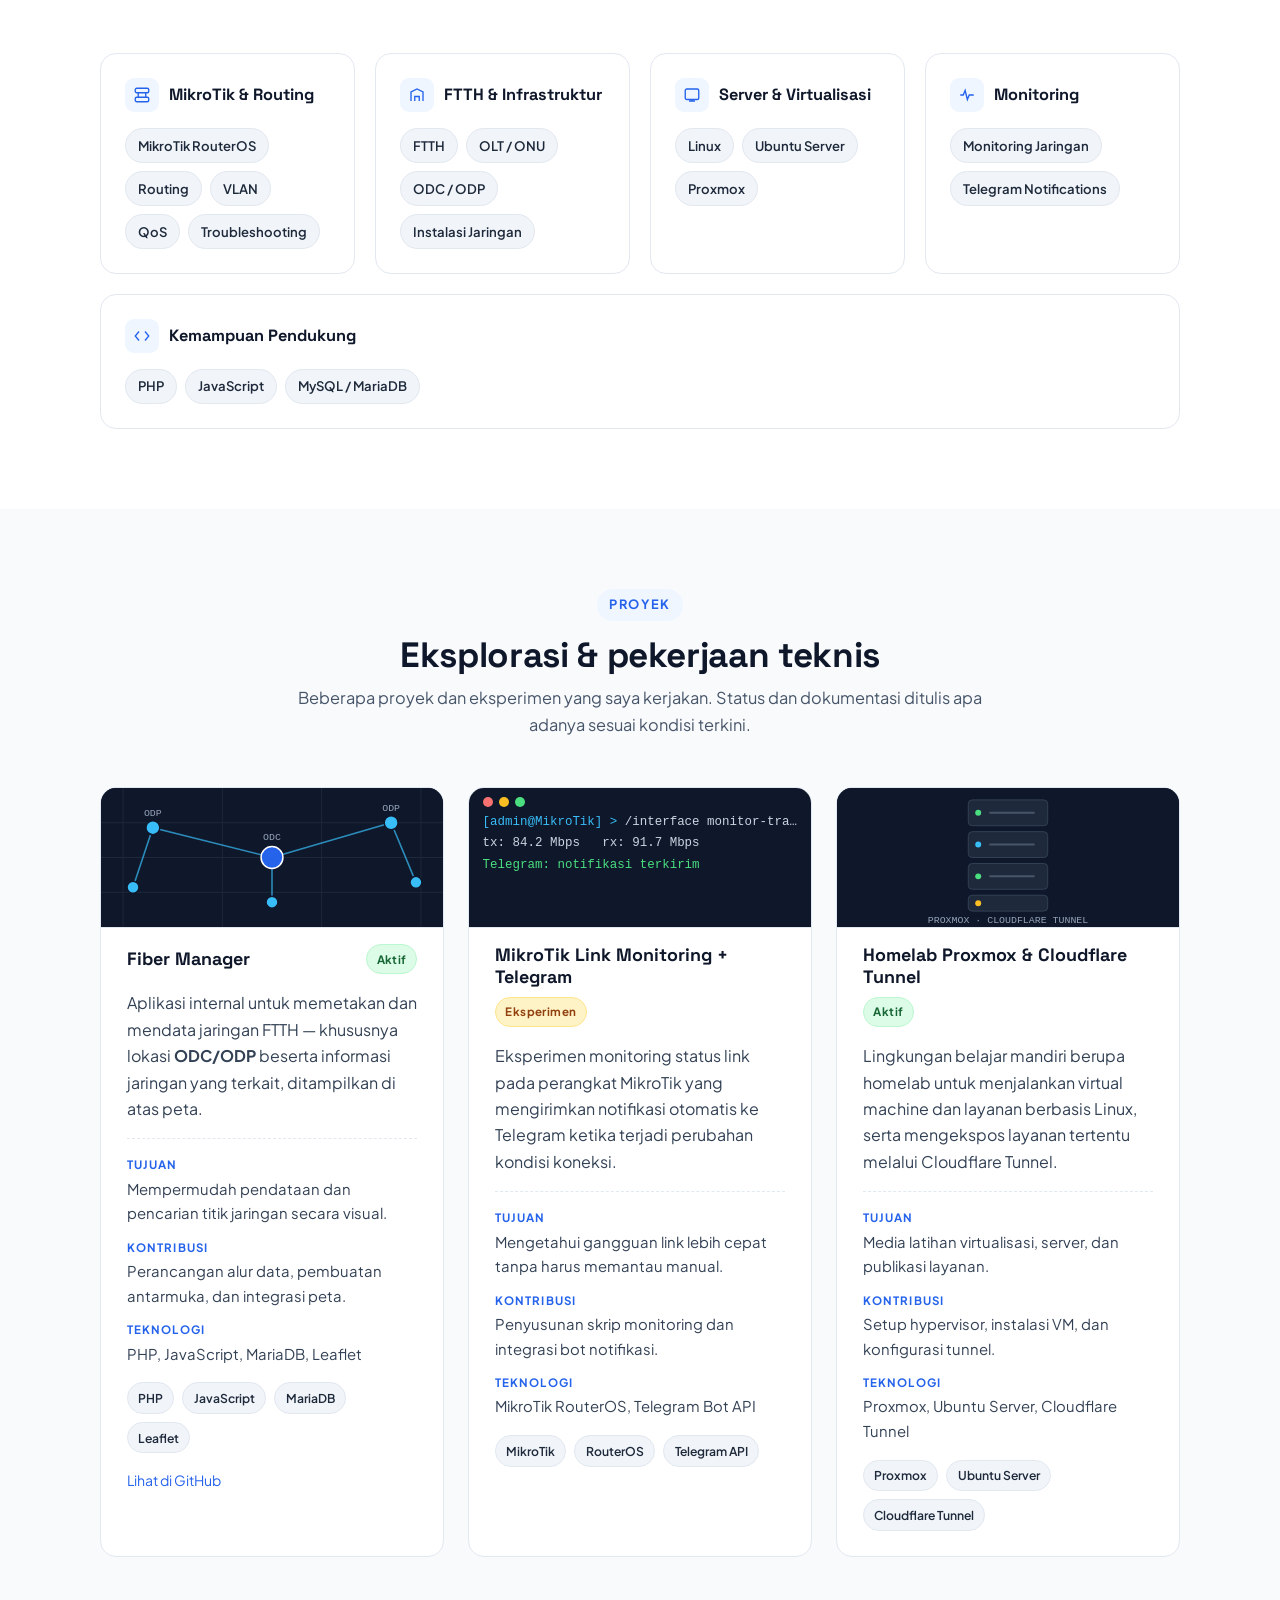
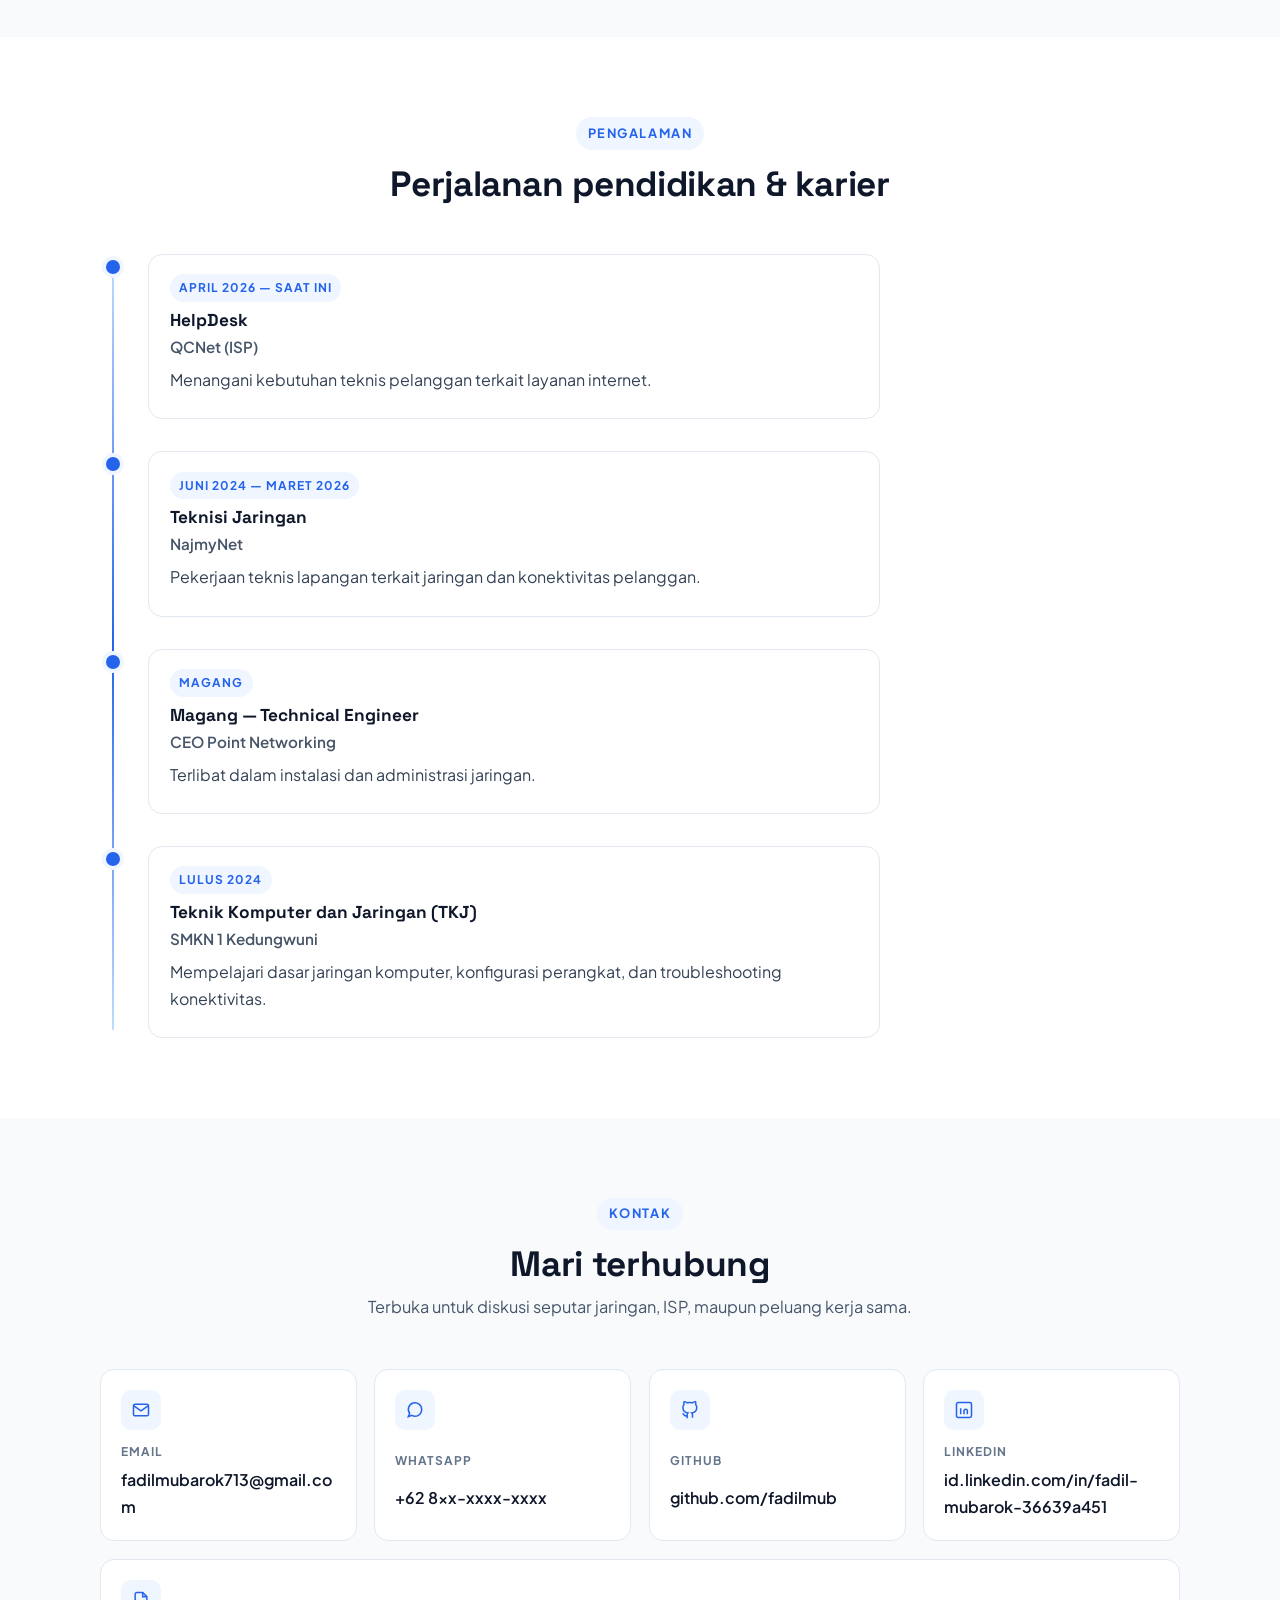
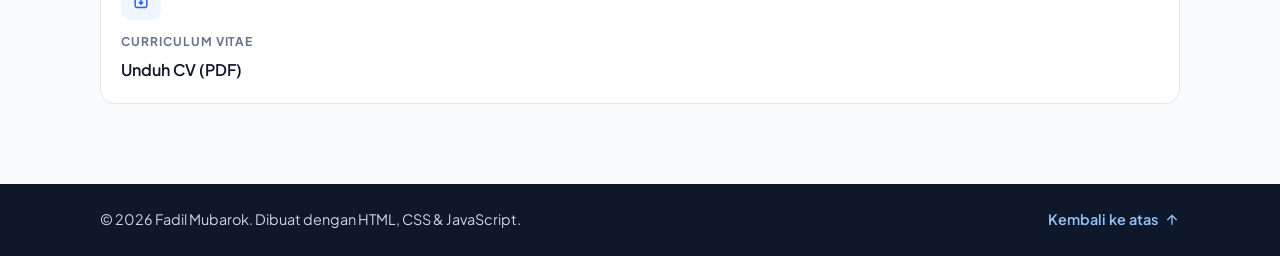
==== commit d93f3b77: "Perbarui riwayat kerja: NajmyNet Jun 2024-Mar 2026, QCNet sejak Apr 2026" ====
--- a/index.html
+++ b/index.html
@@ -232,10 +232,11 @@
               konfigurasi perangkat, hingga troubleshooting konektivitas.
             </p>
             <p>
-              Saat ini saya bekerja sebagai <strong>HelpDesk di ISP QCNet</strong>,
-              menangani kebutuhan teknis pelanggan terkait layanan internet.
-              Sebelumnya saya berpengalaman sebagai <strong>Teknisi Jaringan di NajmyNet</strong>
-              sejak Juni 2024, serta pernah menjalani magang sebagai
+              Saat ini saya bekerja sebagai <strong>HelpDesk di ISP QCNet</strong>
+              sejak April 2026, menangani kebutuhan teknis pelanggan terkait
+              layanan internet. Sebelumnya saya berpengalaman sebagai
+              <strong>Teknisi Jaringan di NajmyNet</strong>
+              (Juni 2024 — Maret 2026), serta pernah menjalani magang sebagai
               <strong>Technical Engineer di CEO Point Networking</strong> dengan fokus
               pada instalasi dan administrasi jaringan.
             </p>
@@ -564,7 +565,7 @@
           <li class="timeline__item reveal">
             <div class="timeline__dot" aria-hidden="true"></div>
             <div class="timeline__body">
-              <span class="timeline__period">Saat ini</span>
+              <span class="timeline__period">April 2026 — Saat ini</span>
               <h3 class="timeline__role">HelpDesk</h3>
               <p class="timeline__org">QCNet (ISP)</p>
               <p class="timeline__desc">
@@ -576,7 +577,7 @@
           <li class="timeline__item reveal">
             <div class="timeline__dot" aria-hidden="true"></div>
             <div class="timeline__body">
-              <span class="timeline__period">Sejak Juni 2024</span>
+              <span class="timeline__period">Juni 2024 — Maret 2026</span>
               <h3 class="timeline__role">Teknisi Jaringan</h3>
               <p class="timeline__org">NajmyNet</p>
               <p class="timeline__desc">
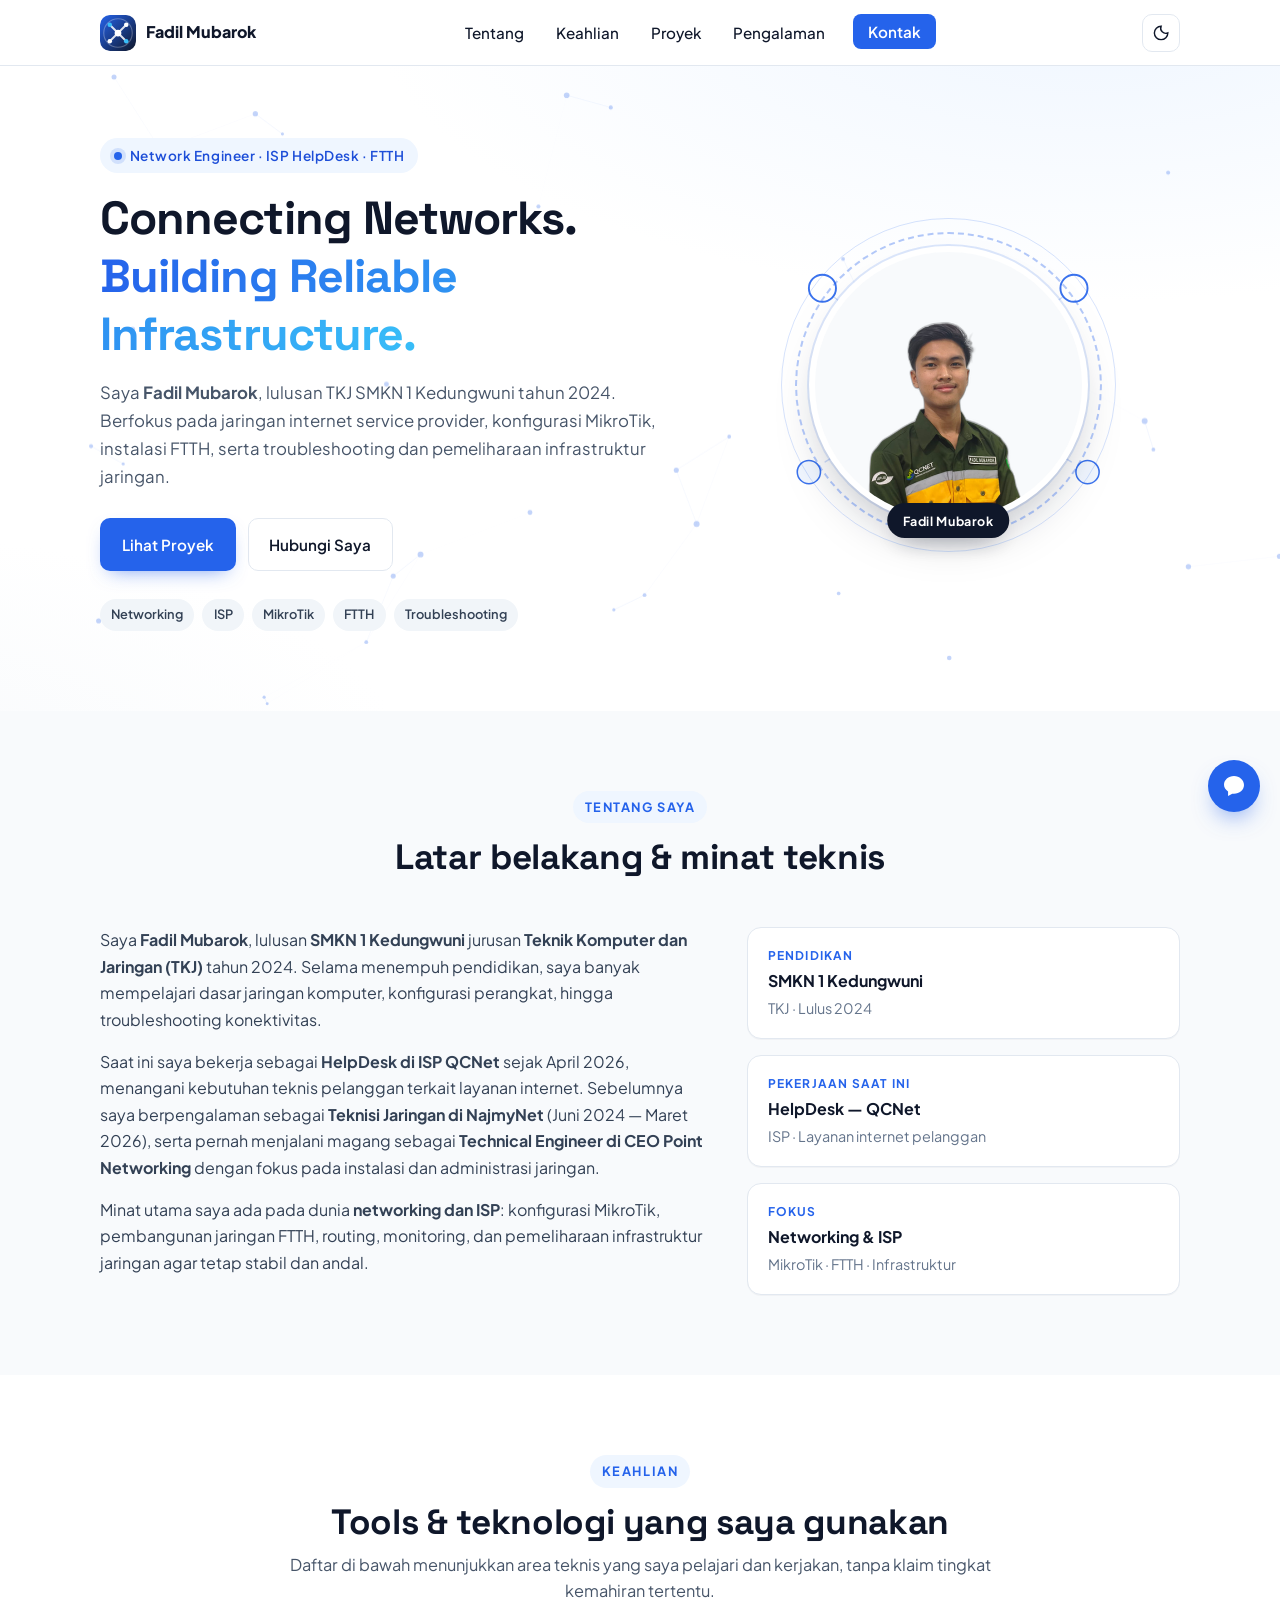
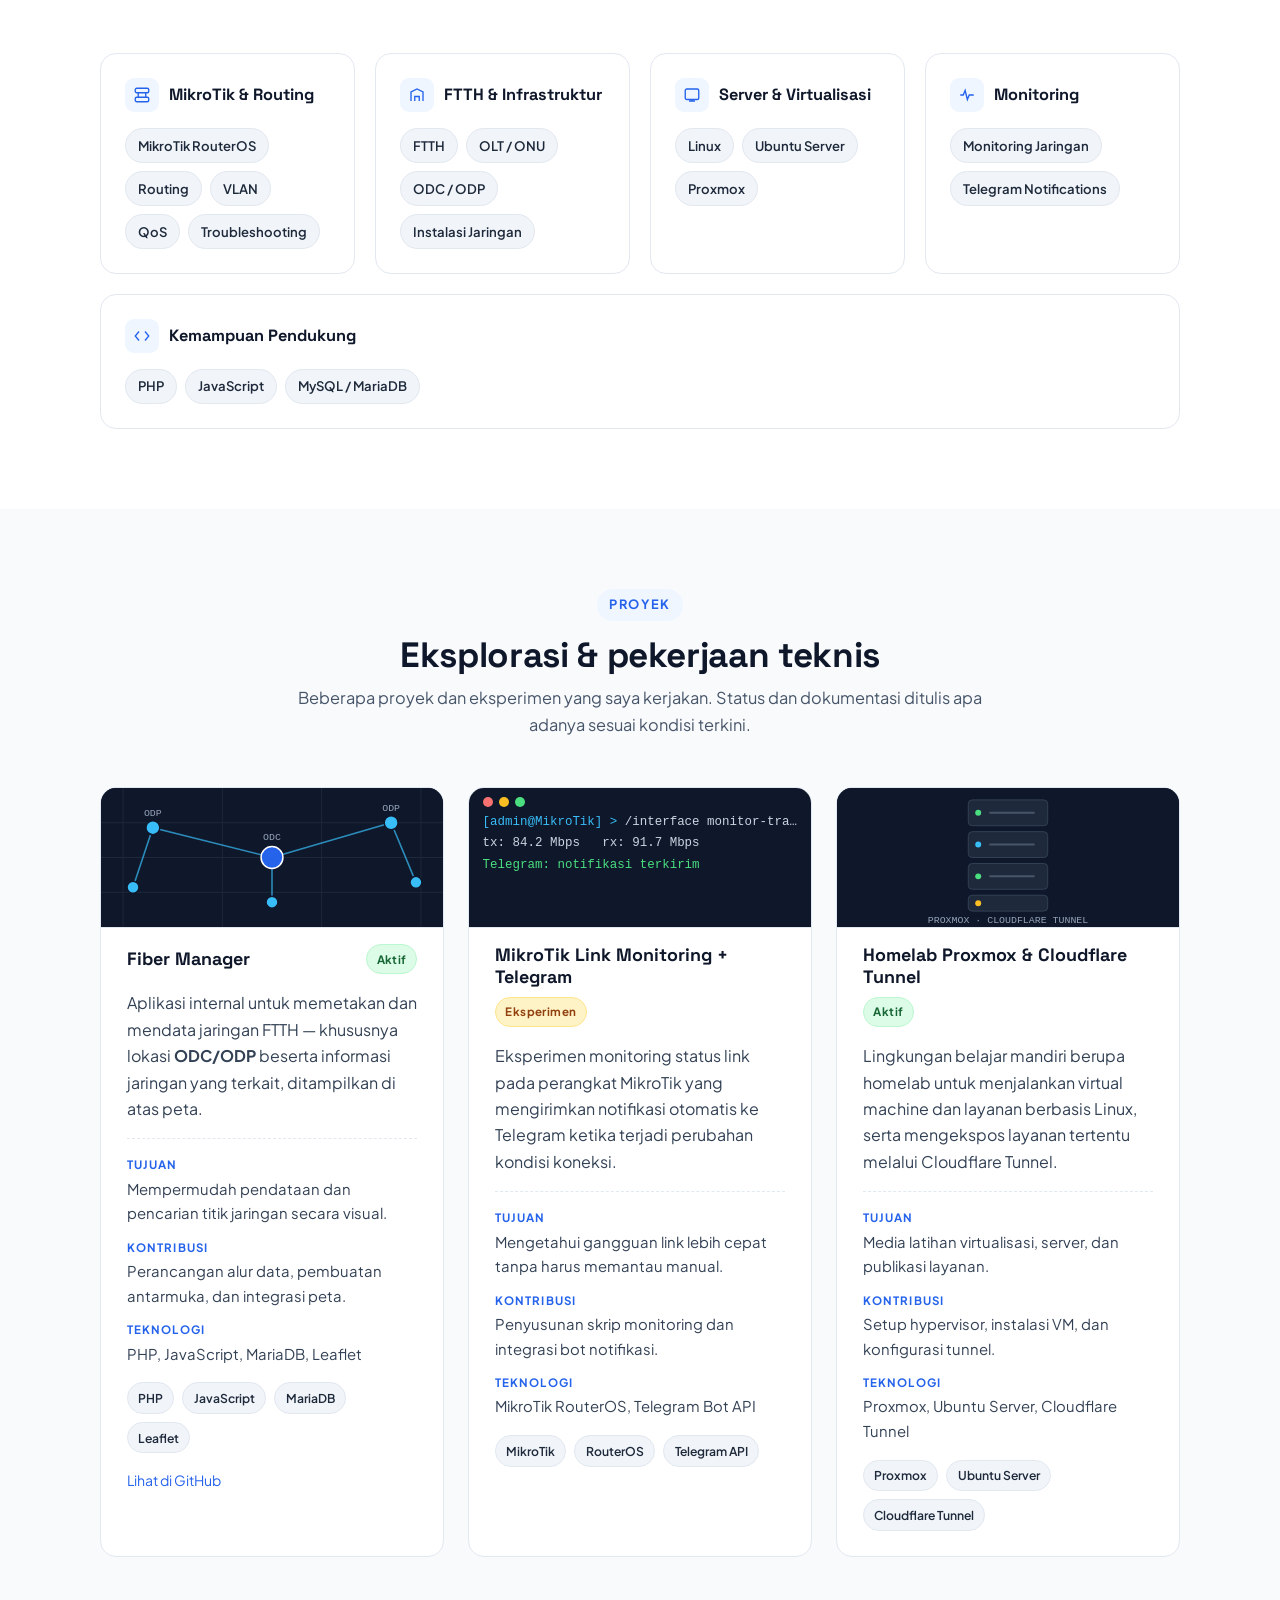
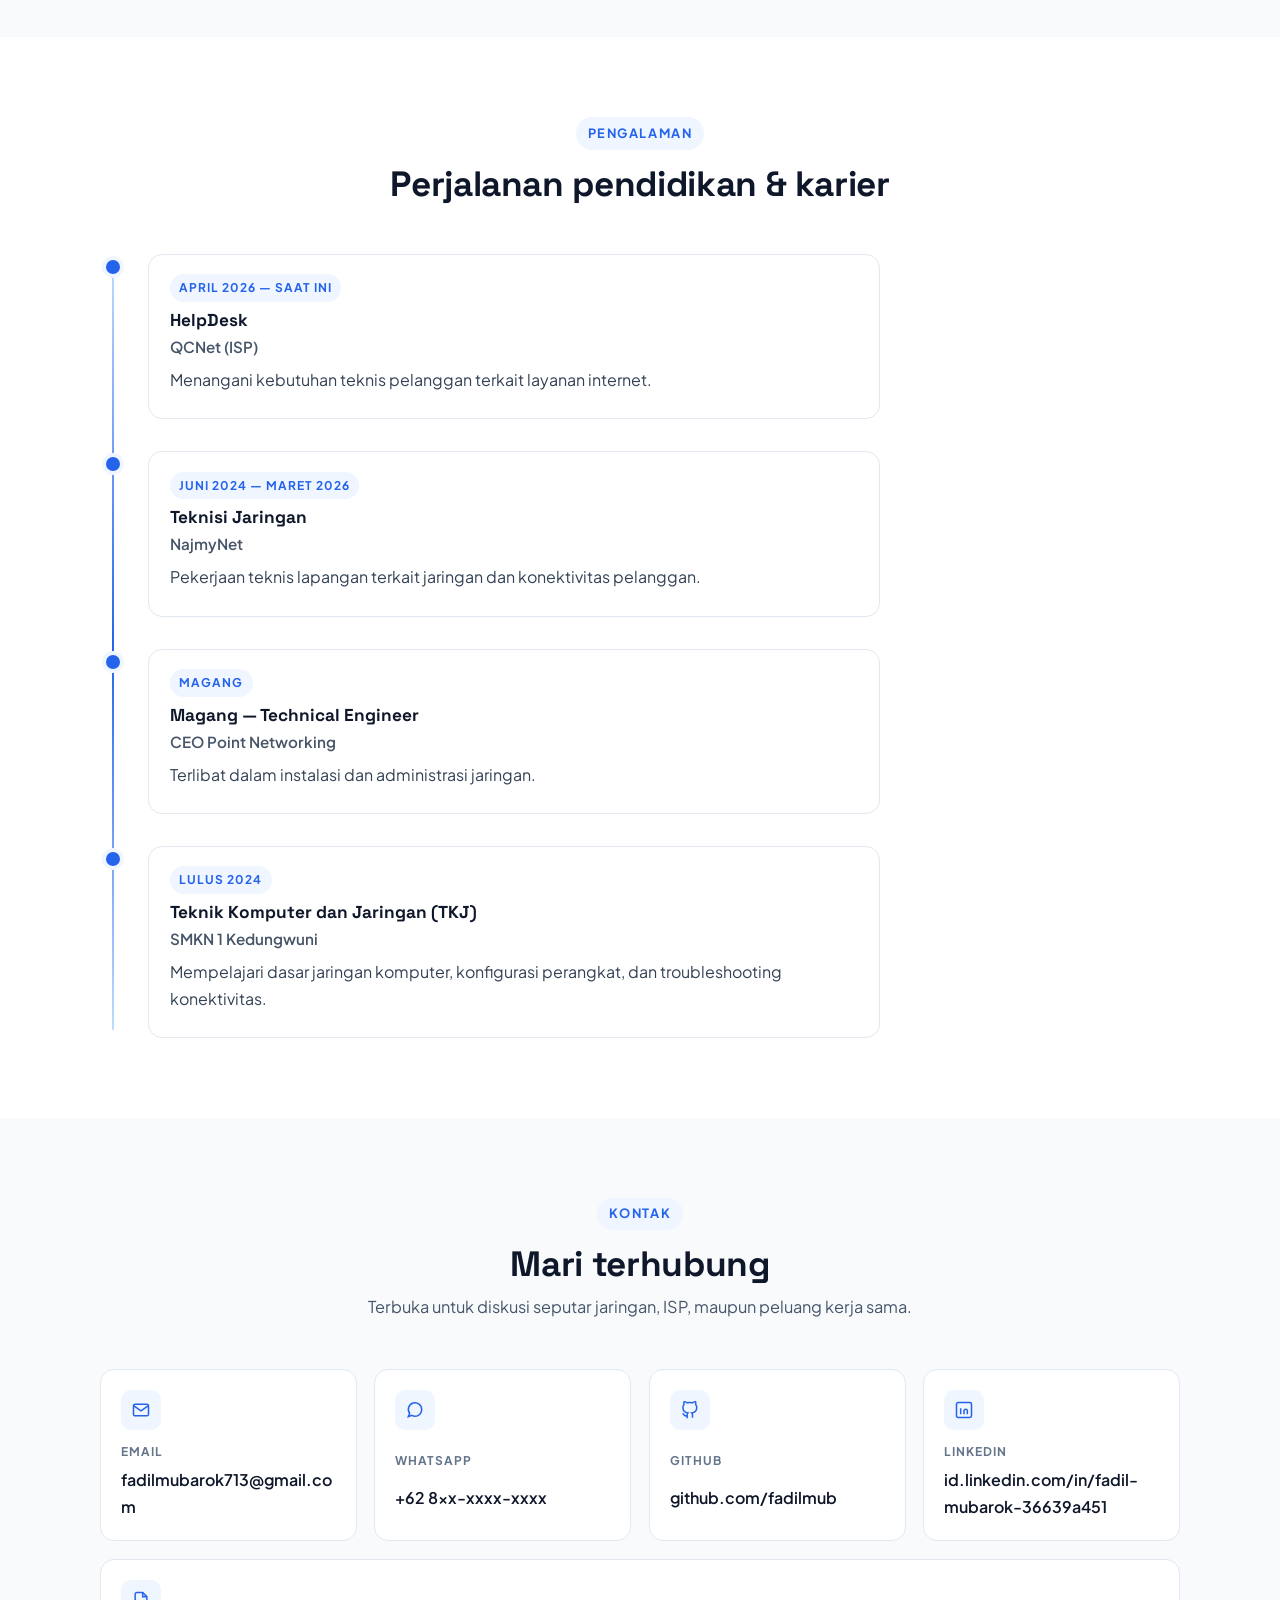
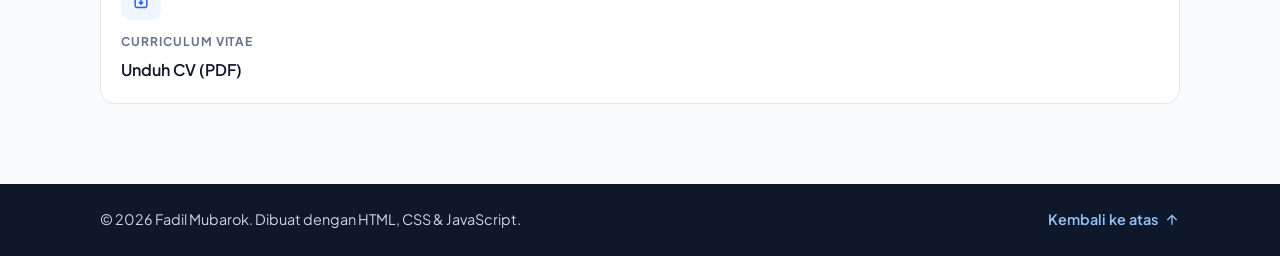
==== commit b544b49f: "Optimasi ringan: foto 337KB->234KB, font 8->6 weight, canvas jeda saat hero tak terlihat" ====
--- a/index.html
+++ b/index.html
@@ -30,7 +30,7 @@
   <!-- Font: Plus Jakarta Sans (isi) & Space Grotesk (judul) -->
   <link rel="preconnect" href="https://fonts.googleapis.com" />
   <link rel="preconnect" href="https://fonts.gstatic.com" crossorigin />
-  <link href="https://fonts.googleapis.com/css2?family=Plus+Jakarta+Sans:wght@400;500;600;700;800&family=Space+Grotesk:wght@500;600;700&display=swap" rel="stylesheet" />
+  <link href="https://fonts.googleapis.com/css2?family=Plus+Jakarta+Sans:wght@400;600;700;800&family=Space+Grotesk:wght@700;800&display=swap" rel="stylesheet" />
 
   <link rel="stylesheet" href="style.css" />
 </head>
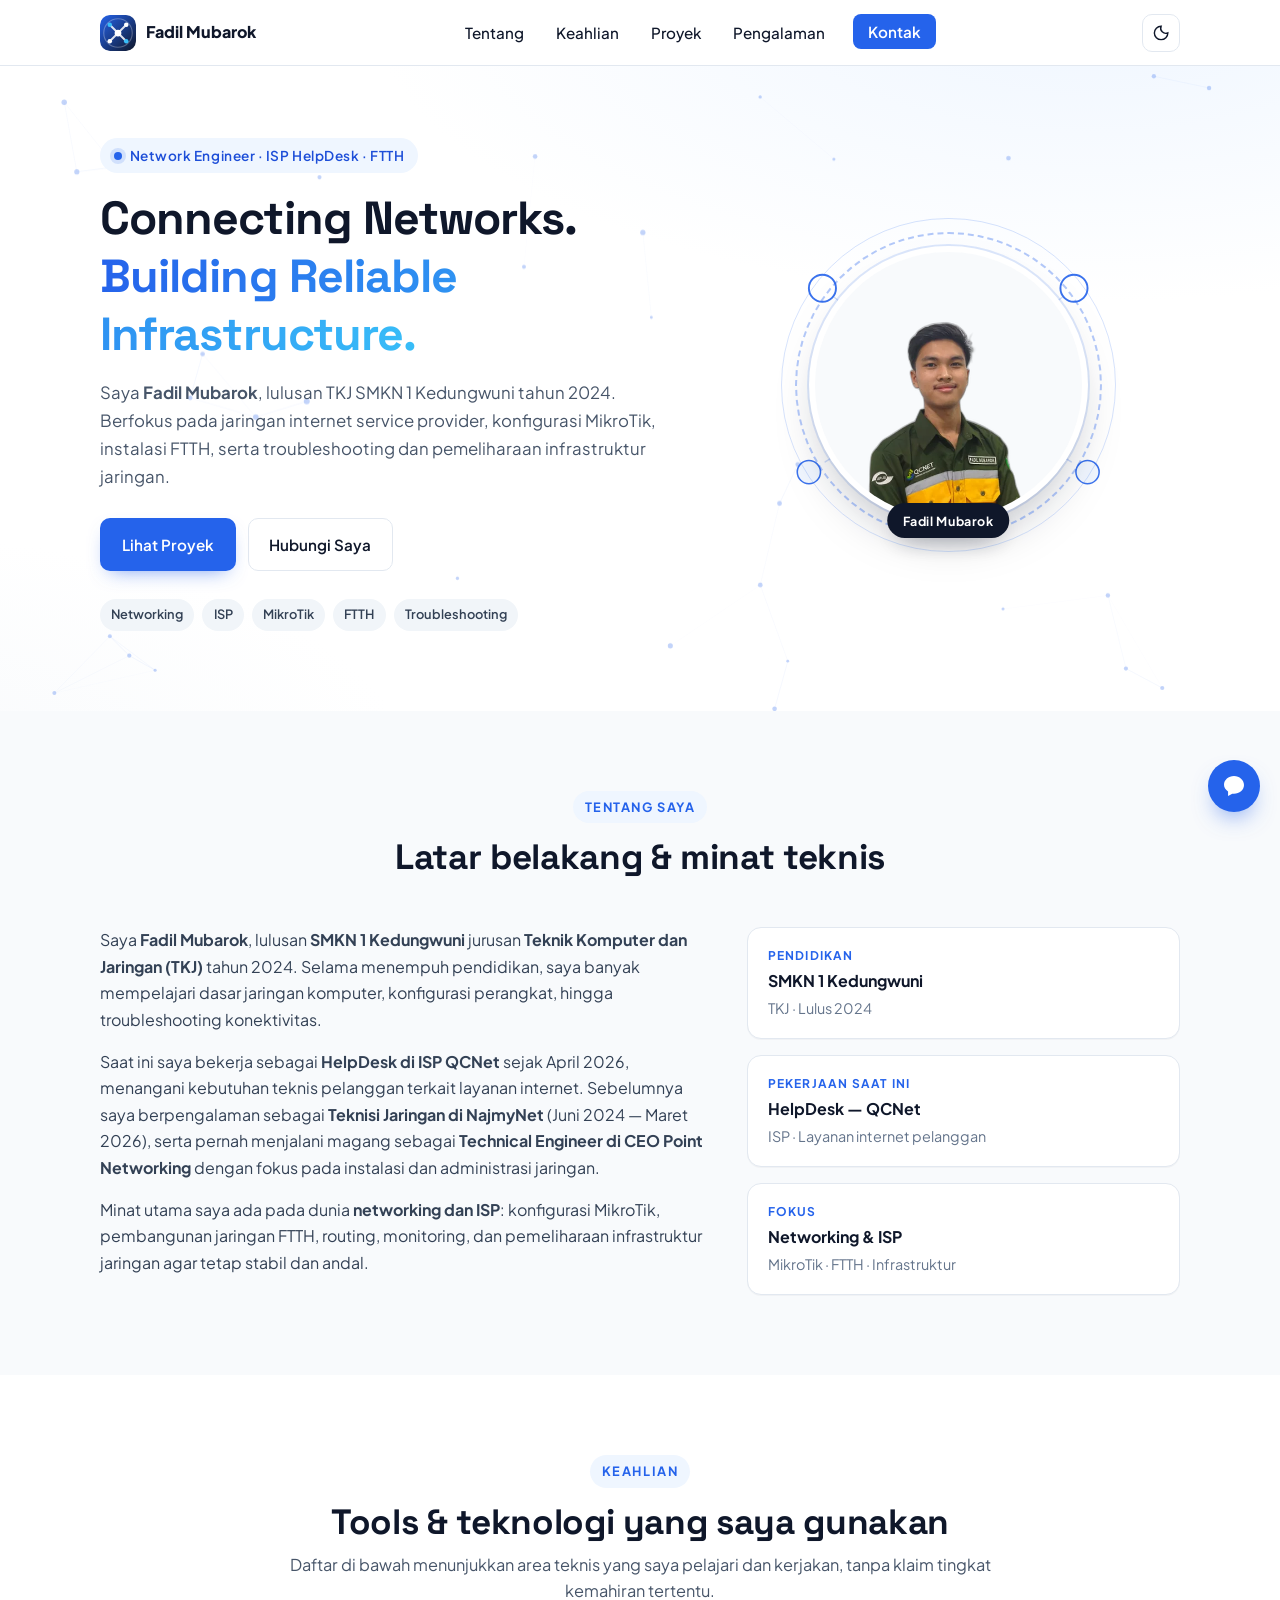
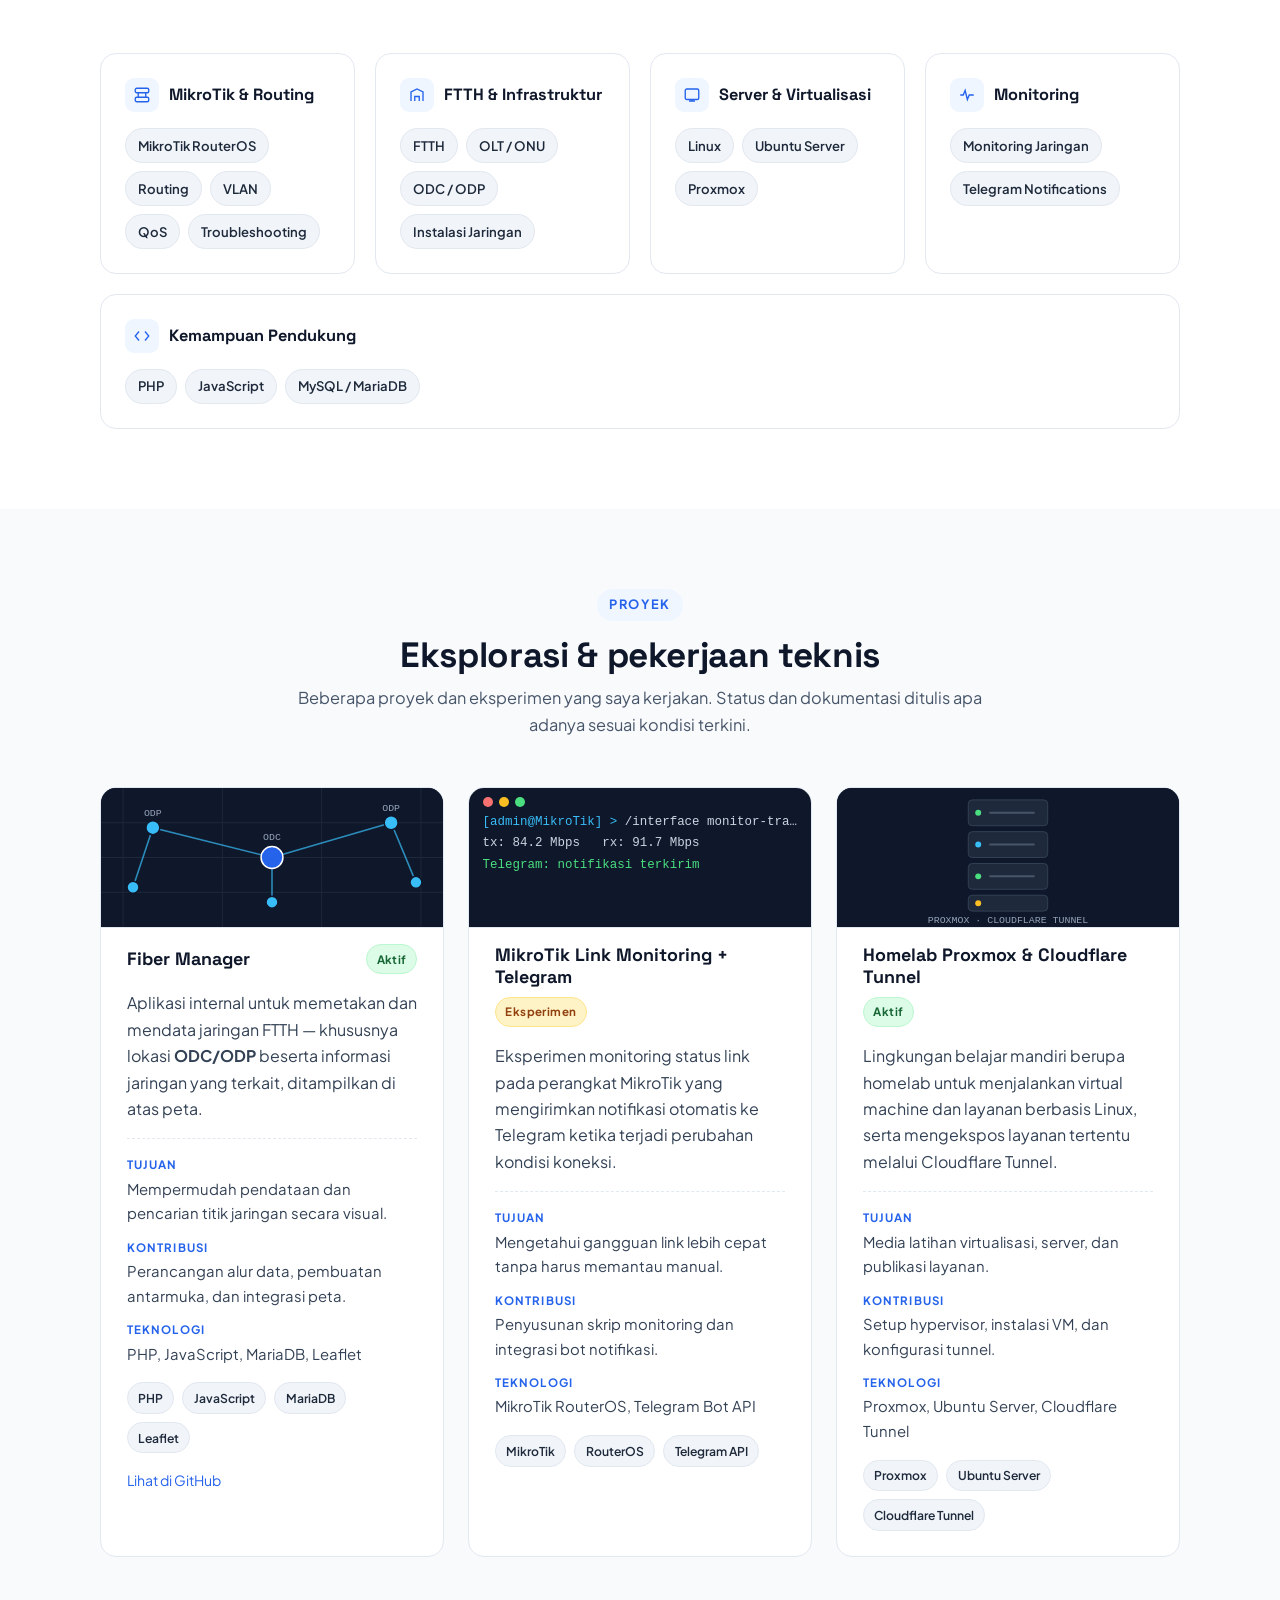
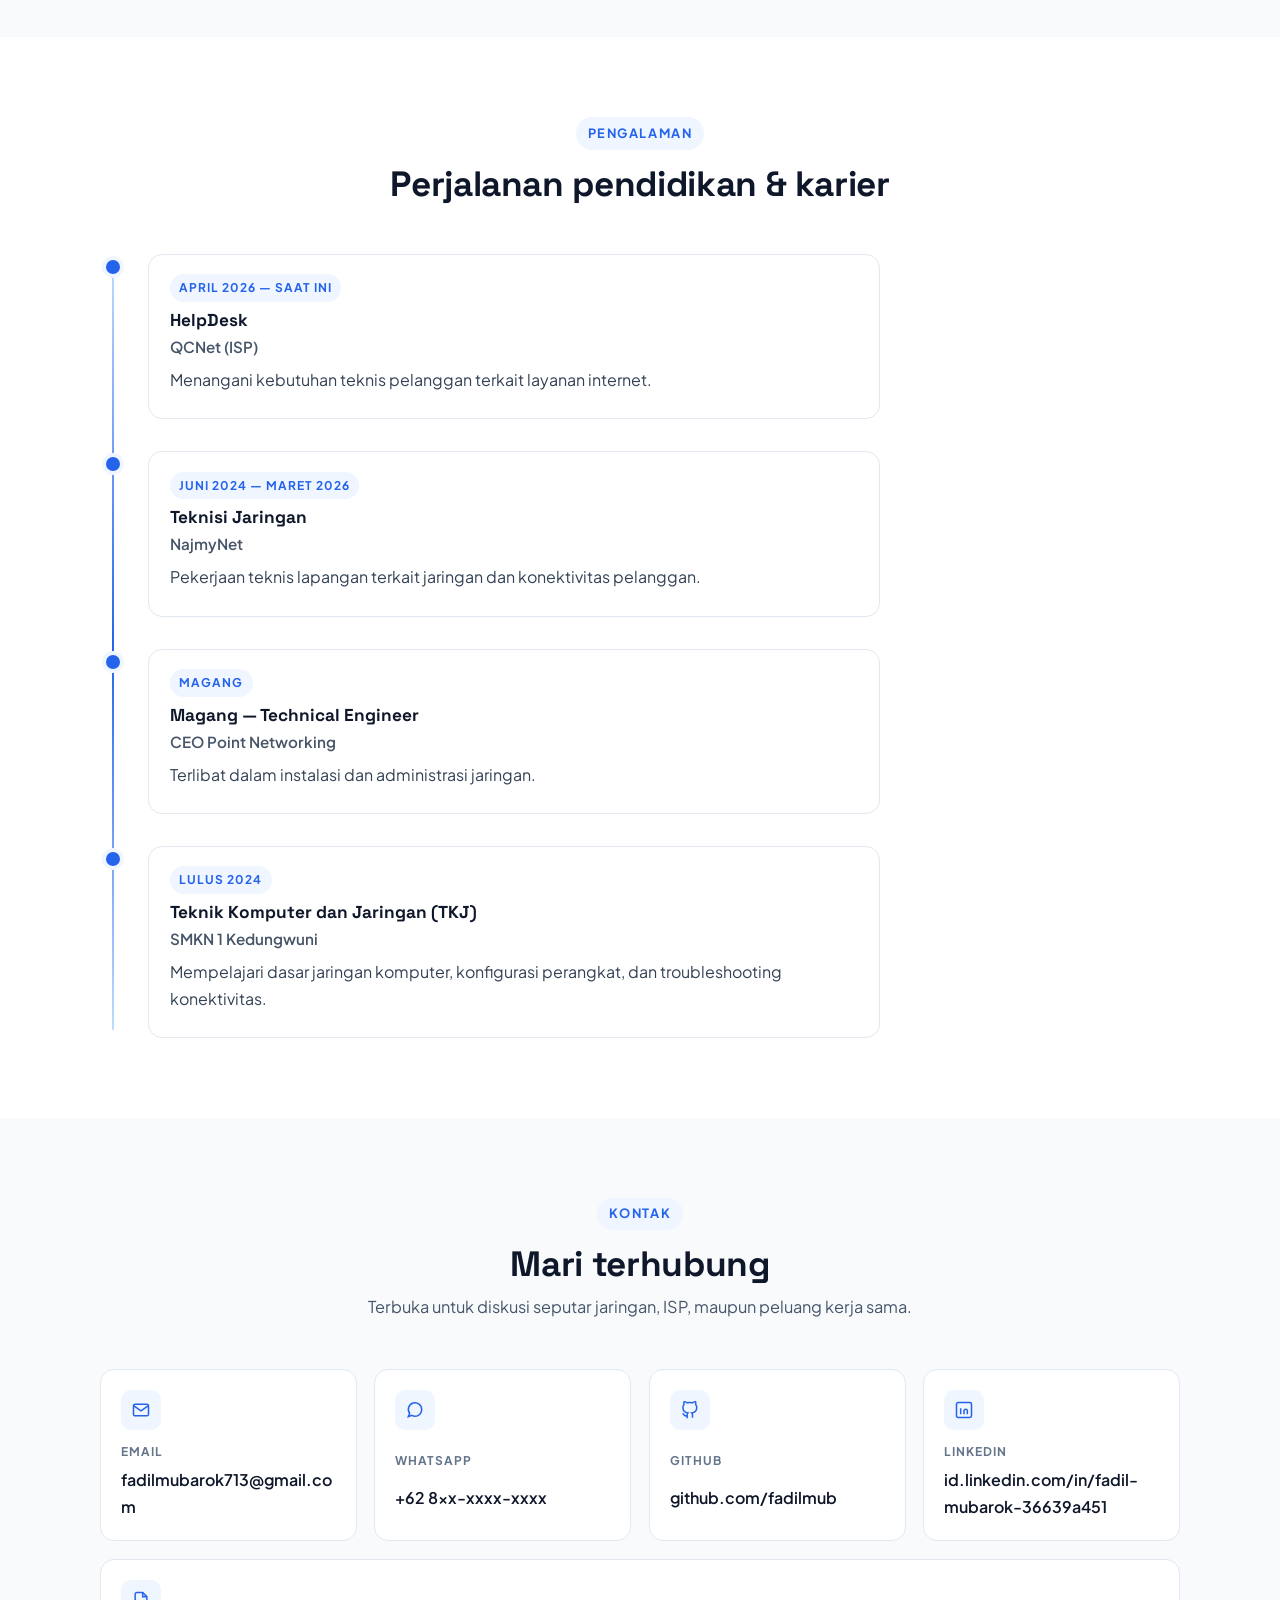
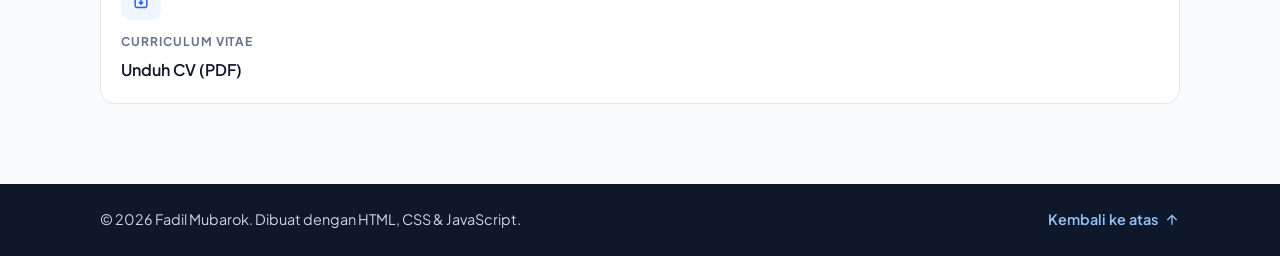
==== commit 30f2b256: "PageSpeed: font async, foto fetchpriority high, hapus reflow tiap frame/scroll" ====
--- a/index.html
+++ b/index.html
@@ -30,7 +30,9 @@
   <!-- Font: Plus Jakarta Sans (isi) & Space Grotesk (judul) -->
   <link rel="preconnect" href="https://fonts.googleapis.com" />
   <link rel="preconnect" href="https://fonts.gstatic.com" crossorigin />
-  <link href="https://fonts.googleapis.com/css2?family=Plus+Jakarta+Sans:wght@400;600;700;800&family=Space+Grotesk:wght@700;800&display=swap" rel="stylesheet" />
+  <!-- Font dimuat asinkron supaya tidak menahan render pertama (PageSpeed) -->
+  <link href="https://fonts.googleapis.com/css2?family=Plus+Jakarta+Sans:wght@400;600;700;800&family=Space+Grotesk:wght@700;800&display=swap" rel="stylesheet" media="print" onload="this.media='all'" />
+  <noscript><link href="https://fonts.googleapis.com/css2?family=Plus+Jakarta+Sans:wght@400;600;700;800&family=Space+Grotesk:wght@700;800&display=swap" rel="stylesheet" /></noscript>
 
   <link rel="stylesheet" href="style.css" />
 </head>
@@ -155,6 +157,7 @@
               <img
                 class="profile__img"
                 src="assets/fadil.svg"
+                fetchpriority="high"
                 alt="Foto profil Fadil Mubarok mengenakan seragam kerja QCNet"
                 width="360" height="360"
                 loading="eager"
